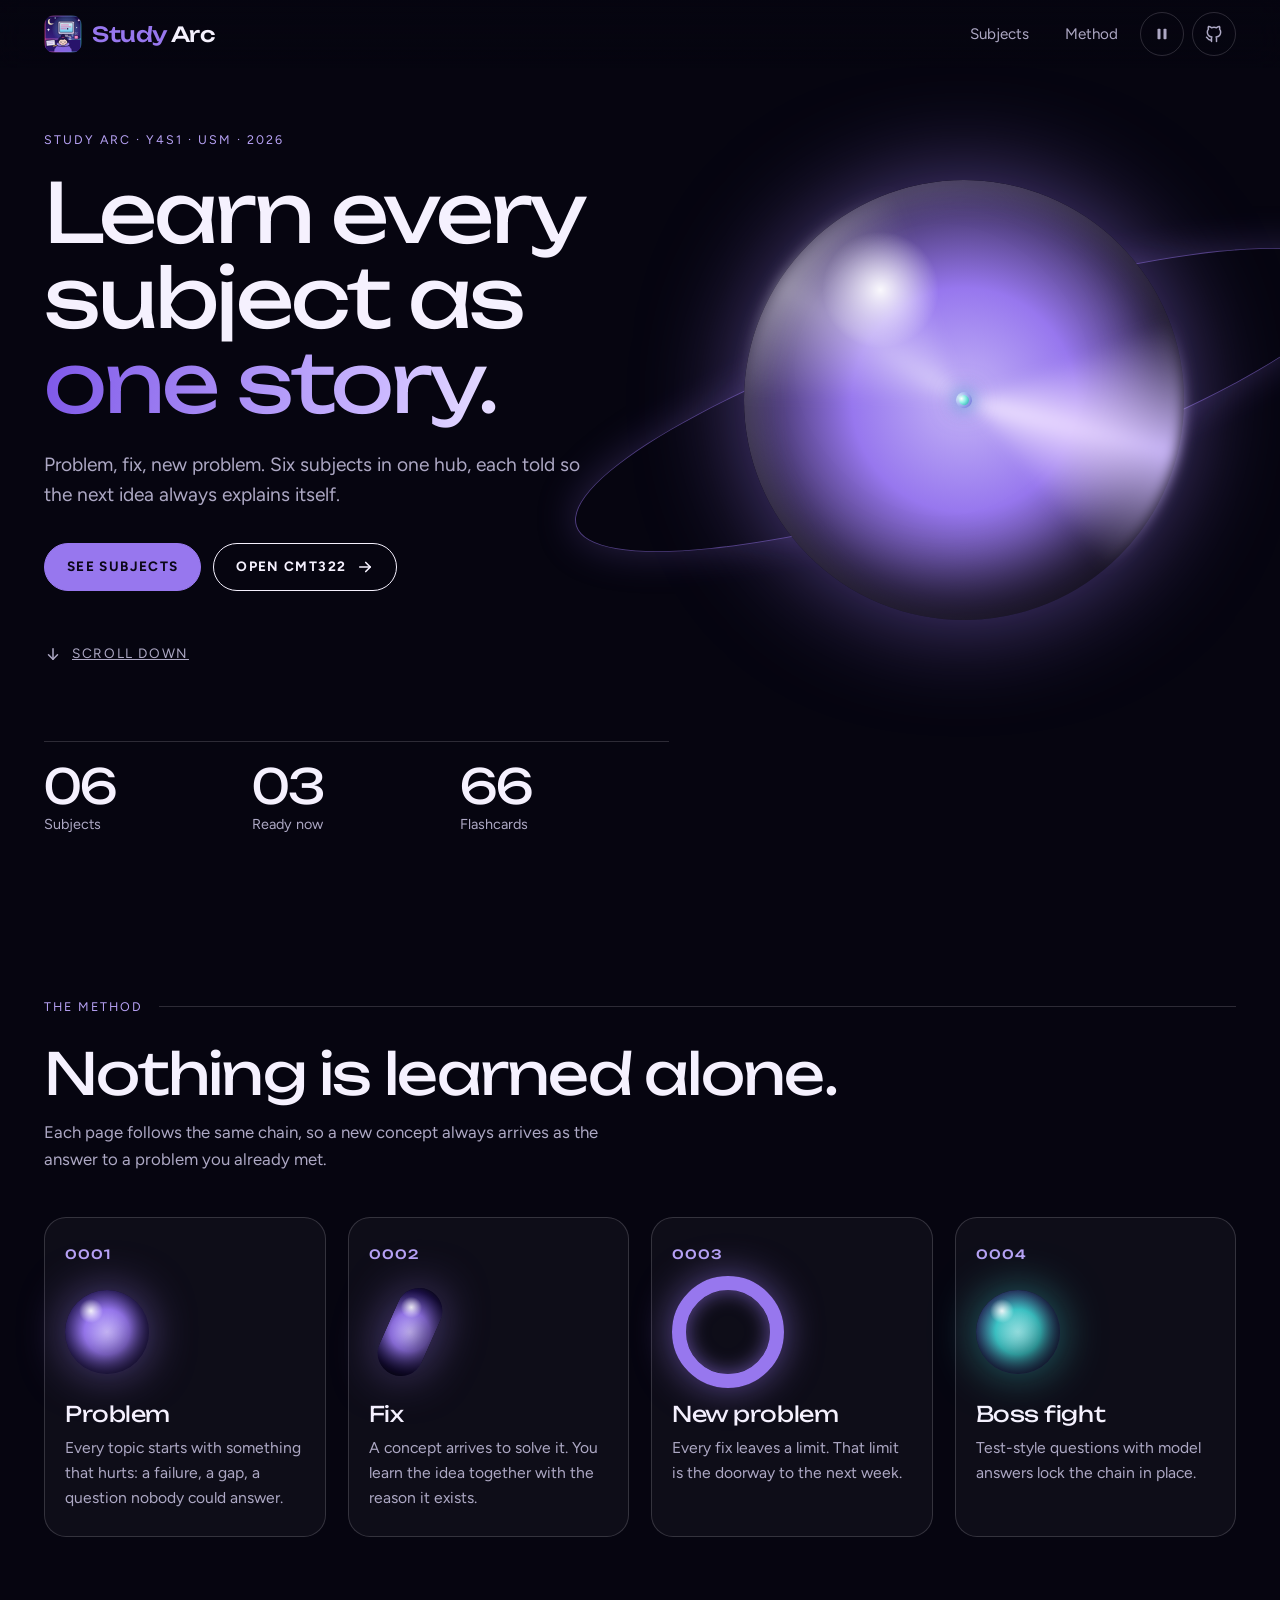
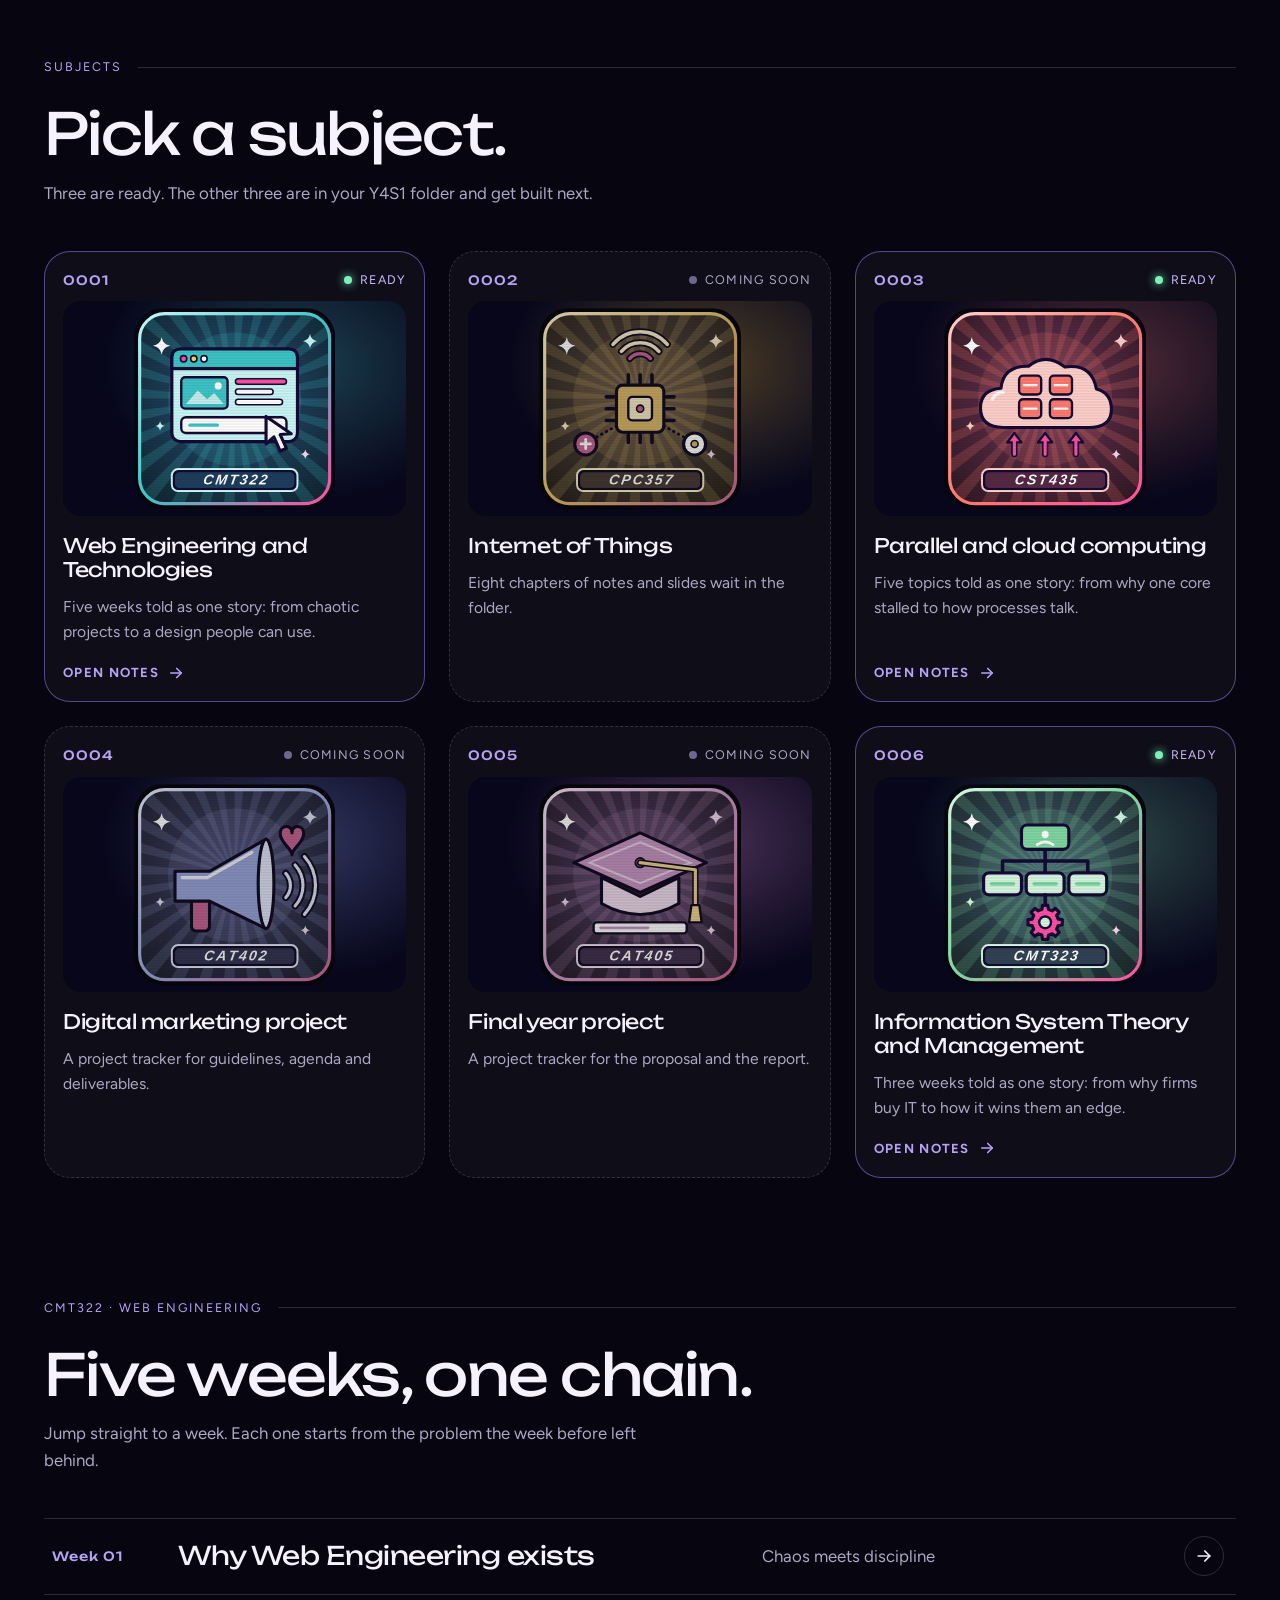
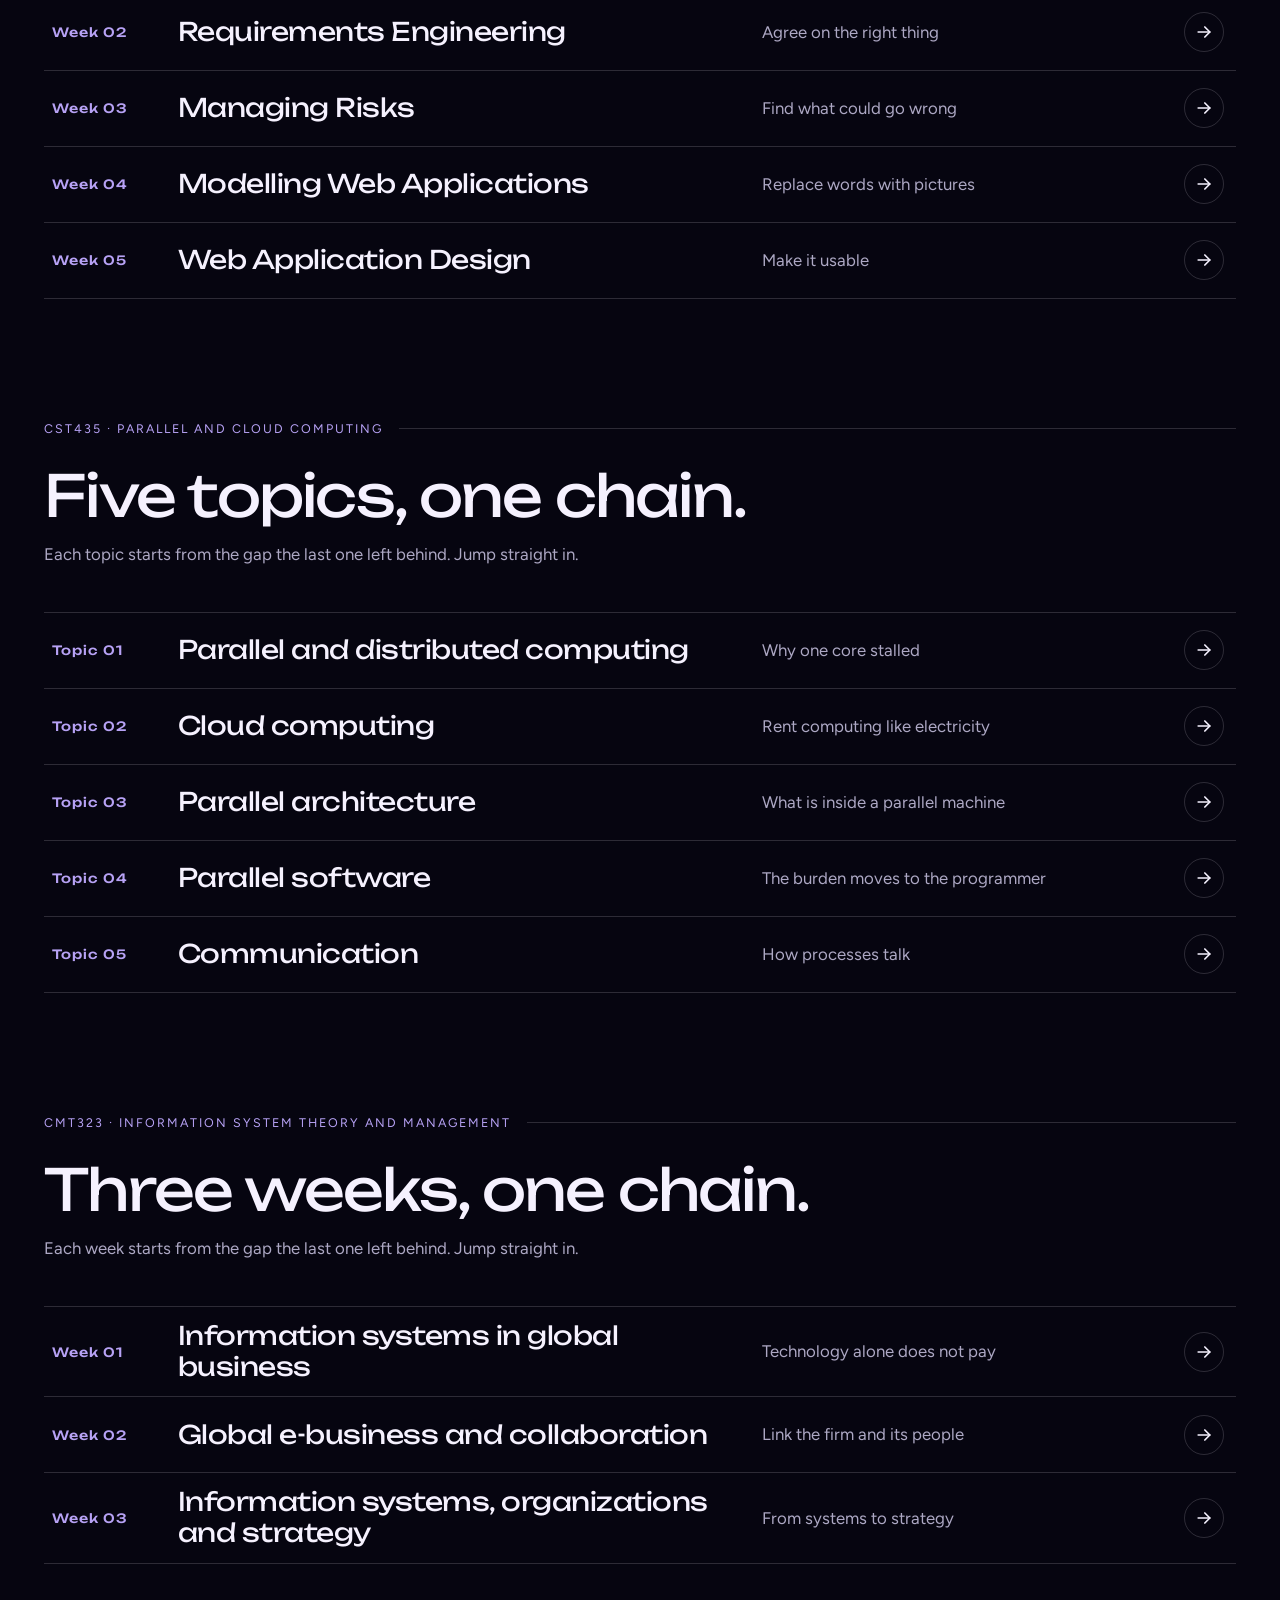
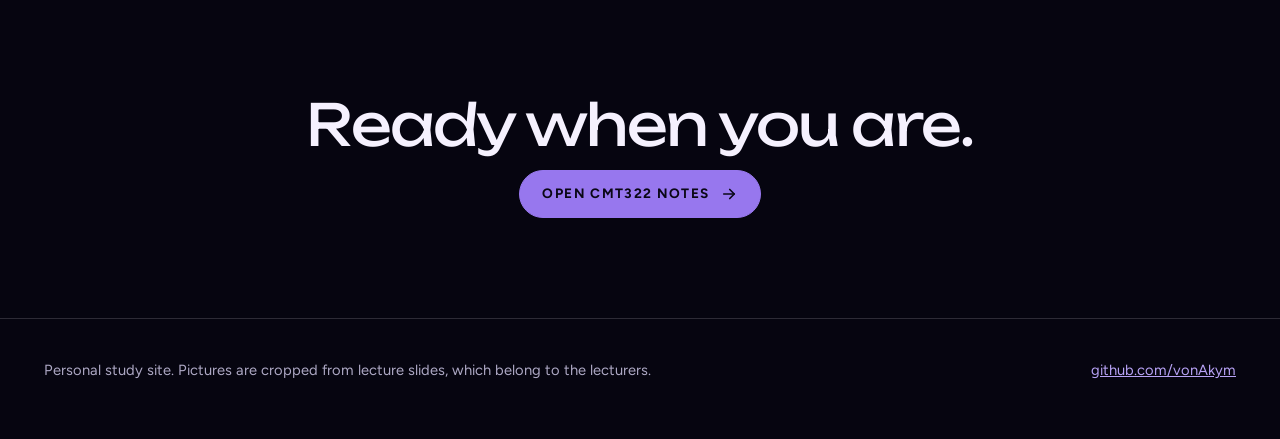
==== index.html @ d9f349c9 "Rename hub to Study Arc; add subject icons to hub cards and notes headers Six original subject icons" ====
<!DOCTYPE html>
<html lang="en">
<head>
<meta charset="utf-8">
<meta name="viewport" content="width=device-width, initial-scale=1, viewport-fit=cover">
<meta name="theme-color" content="#060510">
<title>Study Arc: Y4S1 notes told as one story</title>
<link rel="icon" href="favicon.svg" type="image/svg+xml">
<link rel="icon" href="favicon-32.png" type="image/png" sizes="32x32">
<link rel="apple-touch-icon" href="apple-touch-icon.png">
<link rel="preconnect" href="https://fonts.googleapis.com">
<link rel="preconnect" href="https://fonts.gstatic.com" crossorigin>
<link href="https://fonts.googleapis.com/css2?family=Figtree:wght@400;500;700&family=Unbounded:wght@300;400;500&display=swap" rel="stylesheet">
<style>
/* Look: dark cosmic. Near-black navy, off-white lavender text, one violet accent, glossy orbs,
   wide display type, numbered sections. Single dark theme by choice. */
:root {
  color-scheme: dark;
  --ease-out: cubic-bezier(0.23, 1, 0.32, 1); --ease-in-out: cubic-bezier(0.77, 0, 0.175, 1); --h: #9777EE; --bg: #060510; --bg2: #0D0B20; --ink: #F5F1FE; --muted: #ADA8C4; --violet: #9777EE; --violet-soft: #B7A2F5;
  --line: rgba(245, 241, 254, .16); --card: rgba(255, 255, 255, .035);
  --display: "Unbounded", "Arial Black", system-ui, sans-serif;
  --body: "Figtree", system-ui, -apple-system, "Segoe UI", Roboto, sans-serif;
}
* { box-sizing: border-box; }
html { scroll-behavior: smooth; background: var(--bg); overflow-x: clip; -webkit-tap-highlight-color: transparent; }
a, button { touch-action: manipulation; }
body { margin: 0; color: var(--ink); font: 400 1.05rem/1.6 var(--body); background: var(--bg); overflow-x: hidden; }
.stars.a { position: fixed; top: 0; left: 0; right: 0; height: calc(100% + 600px); z-index: -1; opacity: .7; pointer-events: none;
  background-image:
   radial-gradient(1.2px 1.2px at 8% 14%, #fff 50%, transparent 52%), radial-gradient(1px 1px at 22% 62%, #cfc6ff 50%, transparent 52%),
   radial-gradient(1.4px 1.4px at 37% 33%, #fff 50%, transparent 52%), radial-gradient(1px 1px at 51% 81%, #fff 50%, transparent 52%),
   radial-gradient(1.2px 1.2px at 66% 22%, #cfc6ff 50%, transparent 52%), radial-gradient(1px 1px at 79% 57%, #fff 50%, transparent 52%),
   radial-gradient(1.4px 1.4px at 91% 12%, #fff 50%, transparent 52%), radial-gradient(1px 1px at 94% 88%, #cfc6ff 50%, transparent 52%),
   radial-gradient(1px 1px at 14% 92%, #fff 50%, transparent 52%), radial-gradient(1.2px 1.2px at 58% 6%, #fff 50%, transparent 52%);
  background-size: 640px 640px; }
a { color: inherit; }
:focus-visible { outline: 3px solid var(--violet-soft); outline-offset: 4px; border-radius: 10px; }
.wrap { max-width: 1240px; margin-inline: auto; padding-left: max(24px, env(safe-area-inset-left, 0px)); padding-right: max(24px, env(safe-area-inset-right, 0px)); }
.ic { flex: none; }

/* top bar */
.bar { position: fixed; z-index: 20; inset: 0 0 auto 0; padding-top: env(safe-area-inset-top, 0px); backdrop-filter: blur(14px); -webkit-backdrop-filter: blur(14px); background: linear-gradient(180deg, rgba(6,5,16,.85), rgba(6,5,16,.35)); }
.bar .wrap { display: flex; align-items: center; justify-content: space-between; min-height: 68px; }
.logo { font: 500 1.3rem var(--display); text-decoration: none; letter-spacing: -.02em; }
.logo { display: inline-flex; align-items: center; gap: 10px; min-height: 44px; }
.logo img { display: block; border-radius: 11px; }
@media (max-width: 480px) { .logo span { position: absolute; width: 1px; height: 1px; overflow: hidden; clip-path: inset(50%); white-space: nowrap; } }
.logo b { color: var(--violet); font-weight: 500; }
.bar nav { display: flex; align-items: center; gap: 8px; }
.bar nav a { display: inline-flex; align-items: center; justify-content: center; min-height: 44px; min-width: 44px; padding: 0 14px; border-radius: 999px; text-decoration: none; font-size: .95rem; color: var(--muted); transition: color .2s, background-color .2s, scale .12s var(--ease-out); }
.bar nav a.icon { border: 1px solid var(--line); padding: 0; }

/* orbs and shapes */
.orb { position: relative; display: block; width: var(--s, 320px); aspect-ratio: 1; border-radius: 50%;
  background: radial-gradient(circle at 31% 25%, rgba(255,255,255,.95) 0, rgba(255,255,255,0) 13%),
              radial-gradient(circle at 50% 50%, color-mix(in srgb, var(--h) 55%, #fff) 0, var(--h) 36%, color-mix(in srgb, var(--h) 32%, #000) 72%, #04030c 100%);
  box-shadow: 0 0 110px -10px color-mix(in srgb, var(--h) 65%, transparent), inset -22px -30px 60px rgba(0,0,0,.6), inset 12px 12px 34px rgba(255,255,255,.2); }
.orb::after { content: ""; position: absolute; inset: 0; border-radius: 50%; mix-blend-mode: screen; filter: blur(7px);
  background: conic-gradient(from 205deg, transparent 0 18%, rgba(255,255,255,.4) 27%, transparent 38% 62%, color-mix(in srgb, var(--h) 60%, #fff) 72%, transparent 82%); }
.orb.big { --s: min(78vw, 440px); animation: float 9s ease-in-out infinite; }
.orb.sm { --s: 104px; animation: float 7s ease-in-out infinite; }
.halo { position: relative; display: grid; place-items: center; }
.halo::before { content: ""; position: absolute; width: 150%; height: 40%; border: 1.5px solid rgba(151,119,238,.5); border-radius: 50%; transform: rotate(-18deg); box-shadow: 0 0 40px rgba(151,119,238,.25); }
@keyframes float { 0%, 100% { transform: translateY(0); } 50% { transform: translateY(-14px); } }

/* hero */
.hero { position: relative; padding: 130px 0 70px; overflow-x: clip; }
.hero::before { content: ""; position: absolute; inset: -10% -10% auto 30%; height: 90%; z-index: -1; background: radial-gradient(50% 50% at 60% 40%, rgba(120,80,230,.35), transparent 70%); }
.hero .wrap { display: grid; grid-template-columns: minmax(0, 1.15fr) minmax(0, 1fr); align-items: center; gap: 24px; }
.eyebrow { margin: 0 0 20px; font-size: .78rem; letter-spacing: .16em; text-transform: uppercase; color: var(--violet-soft); }
h1 { margin: 0; font: 400 clamp(2.3rem, 6.4vw, 5.2rem)/1.04 var(--display); letter-spacing: -.035em; text-wrap: balance; }
h1 em { font-style: normal; color: var(--violet); }
.lead { max-width: 46ch; margin: 24px 0 32px; font-size: 1.2rem; color: var(--muted); }
.btns { display: flex; flex-wrap: wrap; gap: 12px; }
.btn { display: inline-flex; align-items: center; gap: 10px; min-height: 48px; padding: 0 22px; border: 1px solid var(--ink); border-radius: 999px; text-decoration: none; font-weight: 700; font-size: .85rem; letter-spacing: .1em; text-transform: uppercase; cursor: pointer; transition: background-color .2s, color .2s, border-color .2s, scale .12s var(--ease-out); }
.btn.solid { background: var(--violet); border-color: var(--violet); color: #0A0716; }
.scroll { display: inline-flex; align-items: center; gap: 10px; margin-top: 52px; color: var(--muted); font-size: .85rem; letter-spacing: .12em; text-transform: uppercase; }
.scroll .ic { animation: bob 2.4s ease-in-out infinite; }
@keyframes bob { 0%, 100% { transform: translateY(0); } 50% { transform: translateY(5px); } }
.stats { display: grid; grid-template-columns: repeat(3, 1fr); gap: 0; margin-top: 70px; border-top: 1px solid var(--line); }
.stats div { padding: 20px 0 0; }
.stats b { display: block; font: 400 clamp(1.8rem, 4vw, 3rem)/1 var(--display); letter-spacing: -.03em; }
.stats span { color: var(--muted); font-size: .9rem; }

/* sections */
section.s { padding: 90px 0 30px; }
.kicker { display: flex; align-items: center; gap: 16px; margin: 0 0 26px; font-size: .78rem; letter-spacing: .16em; text-transform: uppercase; color: var(--violet-soft); }
.kicker::after { content: ""; flex: 1; height: 1px; background: var(--line); }
h2 { margin: 0 0 14px; font: 400 clamp(1.9rem, 4.6vw, 3.6rem)/1.08 var(--display); letter-spacing: -.03em; text-wrap: balance; }
.sub { max-width: 54ch; margin: 0 0 44px; color: var(--muted); }
.num { font: 500 .8rem var(--display); letter-spacing: .08em; color: var(--violet-soft); }

/* method */
.pillars { list-style: none; margin: 0; padding: 0; display: grid; grid-template-columns: repeat(4, 1fr); gap: 22px; }
.pillars li { position: relative; padding: 22px 20px 26px; border: 1px solid var(--line); border-radius: 22px; background: var(--card); }
.pillars h3 { margin: 22px 0 8px; font: 400 1.35rem/1.15 var(--display); letter-spacing: -.02em; }
.pillars p { margin: 0; color: var(--muted); font-size: .98rem; }
.shape { display: block; height: 96px; margin-top: 18px; position: relative; }
.shape::before { content: ""; position: absolute; left: 0; top: 50%; transform: translateY(-50%); border-radius: 50%; width: 84px; height: 84px; --h: var(--violet);
  background: radial-gradient(circle at 31% 25%, rgba(255,255,255,.9) 0, rgba(255,255,255,0) 14%), radial-gradient(circle, color-mix(in srgb, var(--h) 55%, #fff) 0, var(--h) 38%, #1c1048 80%, #05040f 100%);
  box-shadow: 0 0 50px -6px rgba(151,119,238,.7), inset -10px -14px 26px rgba(0,0,0,.55); }
.shape.pill::before { width: 46px; height: 92px; border-radius: 999px; transform: translateY(-50%) rotate(24deg); left: 18px; }
.shape.ring::before { background: transparent; border: 14px solid var(--violet); box-shadow: 0 0 40px -4px rgba(151,119,238,.7), inset 0 0 20px rgba(151,119,238,.6); }
.shape.sphere2::before { --h: #3cc4c6; box-shadow: 0 0 50px -6px rgba(60,196,198,.7), inset -10px -14px 26px rgba(0,0,0,.55); }

/* subjects */
.projects { list-style: none; margin: 0; padding: 0; display: grid; grid-template-columns: repeat(3, 1fr); gap: 24px; }
.proj { display: flex; flex-direction: column; height: 100%; gap: 12px; padding: 18px; border: 1px solid var(--line); border-radius: 26px; background: var(--card); text-decoration: none; transition: border-color .2s, transform .15s var(--ease-out), translate .2s var(--ease-out), background-color .2s, scale .12s var(--ease-out); }
.proj.ready { cursor: pointer; border-color: rgba(151,119,238,.55); }
.proj.soon { border-style: dashed; cursor: not-allowed; }
.proj .row { display: flex; align-items: center; justify-content: space-between; }
.state { display: inline-flex; align-items: center; gap: 8px; font-size: .78rem; letter-spacing: .1em; text-transform: uppercase; color: var(--muted); }
.state i { width: 8px; height: 8px; border-radius: 50%; background: #6D6890; }
.state.on { color: #CBB9FA; } .state.on i { background: #7CF2B6; box-shadow: 0 0 10px #7CF2B6; }
.art { position: relative; display: grid; place-items: center; aspect-ratio: 16/10; overflow: hidden; border-radius: 18px;
  background: radial-gradient(80% 90% at 68% 30%, color-mix(in srgb, var(--h) 30%, #0b0a1e), #07061a 72%); }
.art .ico { position: absolute; left: 50%; top: 50%; translate: -50% -50%; display: block; height: 94%; width: auto; aspect-ratio: 1; max-width: 100%; }
.proj.soon .art .ico { filter: grayscale(.45) brightness(.85); }
.art .tag { position: absolute; left: 14px; bottom: 12px; font: 500 .72rem var(--display); letter-spacing: .1em; color: rgba(245,241,254,.85); }
.proj h3 { margin: 6px 0 0; font: 400 1.25rem/1.2 var(--display); letter-spacing: -.02em; }
.proj p { margin: 0; color: var(--muted); font-size: .98rem; }
.more { display: inline-flex; align-items: center; gap: 8px; margin-top: auto; padding-top: 6px; font-weight: 700; font-size: .82rem; letter-spacing: .1em; text-transform: uppercase; color: var(--violet-soft); }

/* weeks timeline */
.weeks { list-style: none; margin: 0; padding: 0; border-top: 1px solid var(--line); }
.weeks a { display: grid; grid-template-columns: 110px minmax(0, 1.4fr) minmax(0, 1fr) 44px; align-items: center; gap: 16px; min-height: 76px; padding: 14px 8px; border-bottom: 1px solid var(--line); text-decoration: none; transition: background-color .2s, scale .12s var(--ease-out); }
.wn { font: 500 .8rem var(--display); letter-spacing: .08em; color: var(--violet-soft); }
.wt { font: 400 clamp(1.05rem, 2.2vw, 1.6rem)/1.2 var(--display); letter-spacing: -.02em; }
.wd { color: var(--muted); }
.wa { display: grid; place-items: center; width: 40px; height: 40px; border: 1px solid var(--line); border-radius: 50%; }

/* closing */
.end { padding: 100px 0 40px; text-align: center; }
.end h2 { margin-inline: auto; max-width: 16ch; }
.end .btns { justify-content: center; }
.foot { padding: 40px 0 56px; margin-top: 60px; border-top: 1px solid var(--line); color: var(--muted); font-size: .92rem; }
.foot .wrap { display: flex; flex-wrap: wrap; justify-content: space-between; gap: 12px; }
.foot a { color: var(--violet-soft); }


/* ---- motion ---- */
.stars.b { position: fixed; top: 0; left: 0; right: 0; height: calc(100% + 600px); z-index: -1; pointer-events: none; background-size: 520px 520px; animation: twinkle 4.5s ease-in-out infinite alternate;
  background-image: radial-gradient(1.6px 1.6px at 18% 40%, #fff 50%, transparent 52%), radial-gradient(1.4px 1.4px at 44% 12%, #cfc6ff 50%, transparent 52%),
    radial-gradient(1.8px 1.8px at 73% 70%, #fff 50%, transparent 52%), radial-gradient(1.4px 1.4px at 88% 36%, #cfc6ff 50%, transparent 52%), radial-gradient(1.6px 1.6px at 30% 84%, #fff 50%, transparent 52%); }
@keyframes twinkle { from { opacity: .12; } to { opacity: .95; } }
.hero::before { animation: drift 14s ease-in-out infinite; }
@keyframes drift { 0%, 100% { transform: translate(0, 0) scale(1); } 50% { transform: translate(-40px, 30px) scale(1.12); } }
.cursor-glow { position: fixed; z-index: -1; top: 0; left: 0; width: 400px; height: 400px; border-radius: 50%; pointer-events: none; opacity: 0; transition: opacity .4s;
  background: radial-gradient(circle, rgba(151,119,238,.2), transparent 65%); }

/* satellites orbiting the hero orb */
.orbit { position: absolute; left: -25%; top: 30%; width: 150%; height: 40%; transform: rotate(-18deg); pointer-events: none; }
.sx, .sy { position: absolute; inset: 0; }
.sx { animation: ox 7s ease-in-out infinite alternate; }
.sy { animation: oy 7s ease-in-out infinite alternate; animation-delay: -3.5s; }
.orbit.two .sx { animation-duration: 11s; animation-delay: -4s; }
.orbit.two .sy { animation-duration: 11s; animation-delay: -9.5s; }
.dot { position: absolute; left: 50%; top: 50%; width: 16px; height: 16px; margin: -8px; border-radius: 50%;
  background: radial-gradient(circle at 30% 28%, #fff, #cbb8ff 40%, #6d4bd8); box-shadow: 0 0 22px 4px rgba(151,119,238,.8); }
.orbit.two .dot { width: 10px; height: 10px; margin: -5px; background: radial-gradient(circle at 30% 28%, #fff, #8ff0e6 40%, #1a9fa6); box-shadow: 0 0 18px 3px rgba(60,196,198,.8); }
@keyframes ox { from { transform: translateX(-50%); } to { transform: translateX(50%); } }
@keyframes oy { from { transform: translateY(-50%); } to { transform: translateY(50%); } }

/* hero entrance and headline shimmer */
@keyframes up { from { transform: translateY(22px); opacity: .2; } to { transform: none; opacity: 1; } }
.hero .eyebrow { animation: up .6s var(--ease-out) 0s both; }
.hero h1 { animation: up .6s var(--ease-out) .07s both; }
.hero .lead { animation: up .6s var(--ease-out) .14s both; }
.hero .btns { animation: up .6s var(--ease-out) .21s both; }
@supports ((-webkit-background-clip: text) or (background-clip: text)) {
  h1 em { background: linear-gradient(100deg, #7d56e8 0%, #c9b6ff 30%, #ffffff 50%, #c9b6ff 70%, #7d56e8 100%); background-size: 250% 100%; background-position: 0% 0;
    -webkit-background-clip: text; background-clip: text; -webkit-text-fill-color: transparent; animation: shine 2.4s var(--ease-in-out) .7s 1 both; }
}
@keyframes shine { from { background-position: 100% 0; } to { background-position: 0% 0; } }


/* method shapes and card orbs */
.shape.sphere::before, .shape.sphere2::before { animation: sbob 5s ease-in-out infinite; }
.shape.pill::before { animation: wob 6s ease-in-out infinite; }
.shape.ring::before { animation: ringp 4.5s ease-in-out infinite; }
@keyframes sbob { 0%, 100% { transform: translateY(-50%); } 50% { transform: translateY(calc(-50% - 10px)); } }
@keyframes wob { 0%, 100% { transform: translateY(-50%) rotate(24deg); } 50% { transform: translateY(-50%) rotate(-14deg); } }
@keyframes ringp { 0%, 100% { transform: translateY(-50%) scale(1); } 50% { transform: translateY(-50%) scale(1.12); } }
.projects li:nth-child(2) .orb { animation-delay: -1.5s; } .projects li:nth-child(3) .orb { animation-delay: -3s; }
.projects li:nth-child(4) .orb { animation-delay: -4.5s; } .projects li:nth-child(5) .orb { animation-delay: -6s; }
.wa { transition: transform .2s var(--ease-out), background-color .2s, border-color .2s; }
.wt, .wn { transition: translate .2s var(--ease-out); }

/* loops stop while off-screen */
[data-loop].off .orb, [data-loop].off .sx, [data-loop].off .sy, [data-loop].off .shape::before { animation-play-state: paused; }
/* user switch: stop all motion */
html[data-motion="off"] *, html[data-motion="off"] *::before, html[data-motion="off"] *::after { animation: none !important; }
html[data-motion="off"] .cursor-glow { display: none; }
.bar nav button.icon { display: inline-grid; place-items: center; width: 44px; height: 44px; padding: 0; border: 1px solid var(--line); border-radius: 50%; background: transparent; color: var(--muted); cursor: pointer; transition: color .2s, background-color .2s; }
.motion-btn .play { display: none; } .motion-btn[aria-pressed="true"] .play { display: block; } .motion-btn[aria-pressed="true"] .pause { display: none; }
.btn:active, .proj.ready:active, .weeks a:active, .bar nav a:active { scale: .97; }
@media (hover: hover) and (pointer: fine) {
  .bar nav a:hover, .bar nav button.icon:hover { color: var(--ink); background: rgba(255,255,255,.07); }
  .btn:hover { background: var(--ink); color: var(--bg); }
  .btn.solid:hover { background: var(--violet-soft); border-color: var(--violet-soft); }
  .proj.ready:hover { translate: 0 -4px; background: rgba(151,119,238,.09); border-color: var(--violet); }
  .weeks a:hover { background: rgba(151,119,238,.09); }
  .weeks a:hover .wt, .weeks a:hover .wn { translate: 10px 0; }
  .weeks a:hover .wa { background: var(--violet); border-color: var(--violet); color: #0A0716; transform: translateX(6px); }
}
/* long or unbreakable text must wrap, never push the page wider */
.proj h3, .proj p, .wt, .wd, .pillars h3, .pillars p { overflow-wrap: anywhere; }
.weeks a > * { min-width: 0; }
.stats b { font-variant-numeric: tabular-nums; }

/* rise in as they scroll into view; they start faded, never invisible */
@keyframes rise { from { opacity: .25; transform: translateY(46px); } to { opacity: 1; transform: none; } }
@supports (animation-timeline: view()) {
  .pillars li, .projects li, .weeks li, section.s h2, section.s .sub, .end h2, .stats > div { animation: rise linear both; animation-timeline: view(); animation-range: entry 0% entry 45%; }
}

@media (max-width: 1000px) {
  .pillars { grid-template-columns: repeat(2, 1fr); }
  .projects { grid-template-columns: repeat(2, 1fr); }
}
@media (max-width: 820px) {
  .hero { padding-top: 104px; }
  .hero .wrap { grid-template-columns: 1fr; }
  .halo { order: -1; margin-bottom: 20px; }
  .weeks a { grid-template-columns: 82px minmax(0, 1fr) 40px; }
  .wd { display: none; }
}
@media (max-width: 620px) {
  .wrap { padding-left: max(18px, env(safe-area-inset-left, 0px)); padding-right: max(18px, env(safe-area-inset-right, 0px)); }
  .pillars, .projects { grid-template-columns: 1fr; }
  .stats { margin-top: 44px; }
}
@media (prefers-reduced-motion: reduce) { html { scroll-behavior: auto; } *, *::before, *::after { animation: none !important; } .proj, .btn, .weeks a, .bar nav a { scale: none !important; } .proj.ready, .proj.ready:hover { transform: none !important; translate: none !important; } .weeks a:hover .wt, .weeks a:hover .wn { translate: none; } .weeks a:hover .wa { transform: none; } .cursor-glow, .bar nav button.motion-btn { display: none; } }
</style>
</head>
<body>
<div class="stars a" aria-hidden="true"></div><div class="stars b" aria-hidden="true"></div>
<header class="bar"><div class="wrap">
  <a class="logo" href="./" aria-label="Study Arc, home"><img src="favicon.svg" width="38" height="38" alt=""><span><b>Study</b> Arc</span></a>
  <nav aria-label="Main"><a href="#subjects">Subjects</a><a href="#method">Method</a>
  <button class="icon motion-btn" type="button" aria-pressed="false" aria-label="Pause animations"><svg class="ic pause" width="18" height="18" viewBox="0 0 24 24" fill="currentColor" aria-hidden="true"><rect x="6" y="5" width="4" height="14" rx="1"/><rect x="14" y="5" width="4" height="14" rx="1"/></svg><svg class="ic play" width="18" height="18" viewBox="0 0 24 24" fill="currentColor" aria-hidden="true"><path d="M7 5v14l12-7z"/></svg></button>
  <a class="icon" href="https://github.com/vonAkym" aria-label="GitHub profile"><svg class="ic" width="20" height="20" viewBox="0 0 24 24" fill="none" stroke="currentColor" stroke-width="1.8" stroke-linecap="round" stroke-linejoin="round" aria-hidden="true"><path d="M9 19c-4.3 1.4-4.3-2.5-6-3m12 5v-3.5c0-1 .1-1.4-.5-2 2.8-.3 5.5-1.4 5.5-6a4.6 4.6 0 0 0-1.3-3.2 4.2 4.2 0 0 0-.1-3.2s-1.1-.3-3.5 1.3a12.3 12.3 0 0 0-6.2 0C6.5 2.8 5.4 3.1 5.4 3.1a4.2 4.2 0 0 0-.1 3.2A4.6 4.6 0 0 0 4 9.5c0 4.6 2.700 5.700 5.500 6-.6.6-.6 1.200-.5 2V21"/></svg></a></nav>
</div></header>
<main>
<section class="hero"><div class="wrap">
  <div>
    <p class="eyebrow">Study Arc · Y4S1 · USM · 2026</p>
    <h1>Learn every subject as <em>one story.</em></h1>
    <p class="lead">Problem, fix, new problem. Six subjects in one hub, each told so the next idea always explains itself.</p>
    <div class="btns"><a class="btn solid" href="#subjects">See subjects</a><a class="btn" href="cmt322/">Open CMT322 <svg class="ic" width="18" height="18" viewBox="0 0 24 24" fill="none" stroke="currentColor" stroke-width="2.2" stroke-linecap="round" stroke-linejoin="round" aria-hidden="true"><path d="M5 12h14"/><path d="m13 6 6 6-6 6"/></svg></a></div>
    <a class="scroll" href="#method"><svg class="ic" width="18" height="18" viewBox="0 0 24 24" fill="none" stroke="currentColor" stroke-width="2" stroke-linecap="round" stroke-linejoin="round" aria-hidden="true"><path d="M12 5v14"/><path d="m6 13 6 6 6-6"/></svg> Scroll down</a>
  </div>
  <div class="halo" data-loop><span class="orb big" aria-hidden="true"></span><span class="orbit" aria-hidden="true"><span class="sx"><span class="sy"><i class="dot"></i></span></span></span><span class="orbit two" aria-hidden="true"><span class="sx"><span class="sy"><i class="dot"></i></span></span></span></div>
</div>
<div class="wrap"><div class="stats">
  <div><b>06</b><span>Subjects</span></div><div><b>03</b><span>Ready now</span></div><div><b>66</b><span>Flashcards</span></div>
</div></div></section>

<section class="s" id="method"><div class="wrap">
  <p class="kicker">The method</p>
  <h2>Nothing is learned alone.</h2>
  <p class="sub">Each page follows the same chain, so a new concept always arrives as the answer to a problem you already met.</p>
  <ul class="pillars"><li data-loop><span class="num" data-scramble>0001</span><span class="shape sphere" aria-hidden="true"></span><h3>Problem</h3><p>Every topic starts with something that hurts: a failure, a gap, a question nobody could answer.</p></li><li data-loop><span class="num" data-scramble>0002</span><span class="shape pill" aria-hidden="true"></span><h3>Fix</h3><p>A concept arrives to solve it. You learn the idea together with the reason it exists.</p></li><li data-loop><span class="num" data-scramble>0003</span><span class="shape ring" aria-hidden="true"></span><h3>New problem</h3><p>Every fix leaves a limit. That limit is the doorway to the next week.</p></li><li data-loop><span class="num" data-scramble>0004</span><span class="shape sphere2" aria-hidden="true"></span><h3>Boss fight</h3><p>Test-style questions with model answers lock the chain in place.</p></li></ul>
</div></section>

<section class="s" id="subjects"><div class="wrap">
  <p class="kicker">Subjects</p>
  <h2>Pick a subject.</h2>
  <p class="sub">Three are ready. The other three are in your Y4S1 folder and get built next.</p>
  <ul class="projects"><li data-loop><a class="proj ready" href="cmt322/"><div class="row"><span class="num" data-scramble>0001</span><span class="state on"><i></i>Ready</span></div><div class="art" style="--h:#3cc4c6"><img class="ico" src="assets/subjects/cmt322.svg" width="512" height="512" alt="" loading="lazy" decoding="async"></div><h3>Web Engineering and Technologies</h3><p>Five weeks told as one story: from chaotic projects to a design people can use.</p><span class="more">Open notes <svg class="ic" width="18" height="18" viewBox="0 0 24 24" fill="none" stroke="currentColor" stroke-width="2.2" stroke-linecap="round" stroke-linejoin="round" aria-hidden="true"><path d="M5 12h14"/><path d="m13 6 6 6-6 6"/></svg></span></a></li><li data-loop><div class="proj soon"><div class="row"><span class="num" data-scramble>0002</span><span class="state"><i></i>Coming soon</span></div><div class="art" style="--h:#f0b429"><img class="ico" src="assets/subjects/cpc357.svg" width="512" height="512" alt="" loading="lazy" decoding="async"></div><h3>Internet of Things</h3><p>Eight chapters of notes and slides wait in the folder.</p></div></li><li data-loop><a class="proj ready" href="cst435/"><div class="row"><span class="num" data-scramble>0003</span><span class="state on"><i></i>Ready</span></div><div class="art" style="--h:#ff7a6e"><img class="ico" src="assets/subjects/cst435.svg" width="512" height="512" alt="" loading="lazy" decoding="async"></div><h3>Parallel and cloud computing</h3><p>Five topics told as one story: from why one core stalled to how processes talk.</p><span class="more">Open notes <svg class="ic" width="18" height="18" viewBox="0 0 24 24" fill="none" stroke="currentColor" stroke-width="2.2" stroke-linecap="round" stroke-linejoin="round" aria-hidden="true"><path d="M5 12h14"/><path d="m13 6 6 6-6 6"/></svg></span></a></li><li data-loop><div class="proj soon"><div class="row"><span class="num" data-scramble>0004</span><span class="state"><i></i>Coming soon</span></div><div class="art" style="--h:#8da2ff"><img class="ico" src="assets/subjects/cat402.svg" width="512" height="512" alt="" loading="lazy" decoding="async"></div><h3>Digital marketing project</h3><p>A project tracker for guidelines, agenda and deliverables.</p></div></li><li data-loop><div class="proj soon"><div class="row"><span class="num" data-scramble>0005</span><span class="state"><i></i>Coming soon</span></div><div class="art" style="--h:#e08ada"><img class="ico" src="assets/subjects/cat405.svg" width="512" height="512" alt="" loading="lazy" decoding="async"></div><h3>Final year project</h3><p>A project tracker for the proposal and the report.</p></div></li><li data-loop><a class="proj ready" href="cmt323/"><div class="row"><span class="num" data-scramble>0006</span><span class="state on"><i></i>Ready</span></div><div class="art" style="--h:#7fd6a0"><img class="ico" src="assets/subjects/cmt323.svg" width="512" height="512" alt="" loading="lazy" decoding="async"></div><h3>Information System Theory and Management</h3><p>Three weeks told as one story: from why firms buy IT to how it wins them an edge.</p><span class="more">Open notes <svg class="ic" width="18" height="18" viewBox="0 0 24 24" fill="none" stroke="currentColor" stroke-width="2.2" stroke-linecap="round" stroke-linejoin="round" aria-hidden="true"><path d="M5 12h14"/><path d="m13 6 6 6-6 6"/></svg></span></a></li></ul>
</div></section>

<section class="s" id="weeks"><div class="wrap">
  <p class="kicker">CMT322 · Web Engineering</p>
  <h2>Five weeks, one chain.</h2>
  <p class="sub">Jump straight to a week. Each one starts from the problem the week before left behind.</p>
  <ul class="weeks"><li><a href="cmt322/#week-1"><span class="wn">Week 01</span><span class="wt">Why Web Engineering exists</span><span class="wd">Chaos meets discipline</span><span class="wa"><svg class="ic" width="20" height="20" viewBox="0 0 24 24" fill="none" stroke="currentColor" stroke-width="2" stroke-linecap="round" stroke-linejoin="round" aria-hidden="true"><path d="M5 12h14"/><path d="m13 6 6 6-6 6"/></svg></span></a></li><li><a href="cmt322/#week-2"><span class="wn">Week 02</span><span class="wt">Requirements Engineering</span><span class="wd">Agree on the right thing</span><span class="wa"><svg class="ic" width="20" height="20" viewBox="0 0 24 24" fill="none" stroke="currentColor" stroke-width="2" stroke-linecap="round" stroke-linejoin="round" aria-hidden="true"><path d="M5 12h14"/><path d="m13 6 6 6-6 6"/></svg></span></a></li><li><a href="cmt322/#week-3"><span class="wn">Week 03</span><span class="wt">Managing Risks</span><span class="wd">Find what could go wrong</span><span class="wa"><svg class="ic" width="20" height="20" viewBox="0 0 24 24" fill="none" stroke="currentColor" stroke-width="2" stroke-linecap="round" stroke-linejoin="round" aria-hidden="true"><path d="M5 12h14"/><path d="m13 6 6 6-6 6"/></svg></span></a></li><li><a href="cmt322/#week-4"><span class="wn">Week 04</span><span class="wt">Modelling Web Applications</span><span class="wd">Replace words with pictures</span><span class="wa"><svg class="ic" width="20" height="20" viewBox="0 0 24 24" fill="none" stroke="currentColor" stroke-width="2" stroke-linecap="round" stroke-linejoin="round" aria-hidden="true"><path d="M5 12h14"/><path d="m13 6 6 6-6 6"/></svg></span></a></li><li><a href="cmt322/#week-5"><span class="wn">Week 05</span><span class="wt">Web Application Design</span><span class="wd">Make it usable</span><span class="wa"><svg class="ic" width="20" height="20" viewBox="0 0 24 24" fill="none" stroke="currentColor" stroke-width="2" stroke-linecap="round" stroke-linejoin="round" aria-hidden="true"><path d="M5 12h14"/><path d="m13 6 6 6-6 6"/></svg></span></a></li></ul>
</div></section>

<section class="s" id="topics-cst435"><div class="wrap">
  <p class="kicker">CST435 · Parallel and cloud computing</p>
  <h2>Five topics, one chain.</h2>
  <p class="sub">Each topic starts from the gap the last one left behind. Jump straight in.</p>
  <ul class="weeks"><li><a href="cst435/#week-1"><span class="wn">Topic 01</span><span class="wt">Parallel and distributed computing</span><span class="wd">Why one core stalled</span><span class="wa"><svg class="ic" width="20" height="20" viewBox="0 0 24 24" fill="none" stroke="currentColor" stroke-width="2" stroke-linecap="round" stroke-linejoin="round" aria-hidden="true"><path d="M5 12h14"/><path d="m13 6 6 6-6 6"/></svg></span></a></li><li><a href="cst435/#week-2"><span class="wn">Topic 02</span><span class="wt">Cloud computing</span><span class="wd">Rent computing like electricity</span><span class="wa"><svg class="ic" width="20" height="20" viewBox="0 0 24 24" fill="none" stroke="currentColor" stroke-width="2" stroke-linecap="round" stroke-linejoin="round" aria-hidden="true"><path d="M5 12h14"/><path d="m13 6 6 6-6 6"/></svg></span></a></li><li><a href="cst435/#week-3"><span class="wn">Topic 03</span><span class="wt">Parallel architecture</span><span class="wd">What is inside a parallel machine</span><span class="wa"><svg class="ic" width="20" height="20" viewBox="0 0 24 24" fill="none" stroke="currentColor" stroke-width="2" stroke-linecap="round" stroke-linejoin="round" aria-hidden="true"><path d="M5 12h14"/><path d="m13 6 6 6-6 6"/></svg></span></a></li><li><a href="cst435/#week-4"><span class="wn">Topic 04</span><span class="wt">Parallel software</span><span class="wd">The burden moves to the programmer</span><span class="wa"><svg class="ic" width="20" height="20" viewBox="0 0 24 24" fill="none" stroke="currentColor" stroke-width="2" stroke-linecap="round" stroke-linejoin="round" aria-hidden="true"><path d="M5 12h14"/><path d="m13 6 6 6-6 6"/></svg></span></a></li><li><a href="cst435/#week-5"><span class="wn">Topic 05</span><span class="wt">Communication</span><span class="wd">How processes talk</span><span class="wa"><svg class="ic" width="20" height="20" viewBox="0 0 24 24" fill="none" stroke="currentColor" stroke-width="2" stroke-linecap="round" stroke-linejoin="round" aria-hidden="true"><path d="M5 12h14"/><path d="m13 6 6 6-6 6"/></svg></span></a></li></ul>
</div></section>

<section class="s" id="topics-cmt323"><div class="wrap">
  <p class="kicker">CMT323 · Information System Theory and Management</p>
  <h2>Three weeks, one chain.</h2>
  <p class="sub">Each week starts from the gap the last one left behind. Jump straight in.</p>
  <ul class="weeks"><li><a href="cmt323/#week-1"><span class="wn">Week 01</span><span class="wt">Information systems in global business</span><span class="wd">Technology alone does not pay</span><span class="wa"><svg class="ic" width="20" height="20" viewBox="0 0 24 24" fill="none" stroke="currentColor" stroke-width="2" stroke-linecap="round" stroke-linejoin="round" aria-hidden="true"><path d="M5 12h14"/><path d="m13 6 6 6-6 6"/></svg></span></a></li><li><a href="cmt323/#week-2"><span class="wn">Week 02</span><span class="wt">Global e-business and collaboration</span><span class="wd">Link the firm and its people</span><span class="wa"><svg class="ic" width="20" height="20" viewBox="0 0 24 24" fill="none" stroke="currentColor" stroke-width="2" stroke-linecap="round" stroke-linejoin="round" aria-hidden="true"><path d="M5 12h14"/><path d="m13 6 6 6-6 6"/></svg></span></a></li><li><a href="cmt323/#week-3"><span class="wn">Week 03</span><span class="wt">Information systems, organizations and strategy</span><span class="wd">From systems to strategy</span><span class="wa"><svg class="ic" width="20" height="20" viewBox="0 0 24 24" fill="none" stroke="currentColor" stroke-width="2" stroke-linecap="round" stroke-linejoin="round" aria-hidden="true"><path d="M5 12h14"/><path d="m13 6 6 6-6 6"/></svg></span></a></li></ul>
</div></section>

<section class="end"><div class="wrap">
  <h2>Ready when you are.</h2>
  <div class="btns"><a class="btn solid" href="cmt322/">Open CMT322 notes <svg class="ic" width="18" height="18" viewBox="0 0 24 24" fill="none" stroke="currentColor" stroke-width="2.2" stroke-linecap="round" stroke-linejoin="round" aria-hidden="true"><path d="M5 12h14"/><path d="m13 6 6 6-6 6"/></svg></a></div>
</div></section>
</main>
<footer class="foot"><div class="wrap"><span>Personal study site. Pictures are cropped from lecture slides, which belong to the lecturers.</span><a href="https://github.com/vonAkym">github.com/vonAkym</a></div></footer>
<div class="cursor-glow" aria-hidden="true"></div>
<script>
(function () {
  var root = document.documentElement;
  try {
    var btn = document.querySelector('.motion-btn');
    function setOff(off) {
      if (off) { root.setAttribute('data-motion', 'off'); } else { root.removeAttribute('data-motion'); }
      if (off) { var o = document.querySelector('.orb.big'); if (o) { o.style.translate = ''; } var c = document.querySelector('.proj.ready'); if (c) { c.style.transform = ''; } }
      if (btn) { btn.setAttribute('aria-pressed', off ? 'true' : 'false'); btn.setAttribute('aria-label', off ? 'Play animations' : 'Pause animations'); }
    }
    var saved = null; try { saved = localStorage.getItem('hub-motion'); } catch (e) {}
    if (saved === 'off') { setOff(true); }
    if (btn) { btn.addEventListener('click', function () { var off = root.getAttribute('data-motion') !== 'off'; setOff(off); try { localStorage.setItem('hub-motion', off ? 'off' : 'on'); } catch (e) {} }); }
  } catch (e) {}
  try {
    if (window.matchMedia('(prefers-reduced-motion: reduce)').matches) { return; }
    var chars = '0123456789#%&';
    [].forEach.call(document.querySelectorAll('[data-scramble]'), function (el) {
      var final = el.textContent, t0 = null, dur = 700;
      function step(t) {
        if (t0 === null) { t0 = t; }
        var p = Math.min(1, (t - t0) / dur), out = '';
        for (var i = 0; i < final.length; i++) { out += (i < Math.floor(p * final.length)) ? final[i] : chars[Math.floor(Math.random() * chars.length)]; }
        el.textContent = out;
        if (p < 1) { requestAnimationFrame(step); } else { el.textContent = final; }
      }
      requestAnimationFrame(step);
    });
    if ('IntersectionObserver' in window) {
      var io = new IntersectionObserver(function (entries) {
        entries.forEach(function (en) { en.target.classList.toggle('off', !en.isIntersecting); });
      }, { rootMargin: '120px' });
      [].forEach.call(document.querySelectorAll('[data-loop]'), function (el) { io.observe(el); });
    }
    var a = document.querySelector('.stars.a'), b = document.querySelector('.stars.b'), ticking = false;
    window.addEventListener('scroll', function () {
      if (ticking) { return; }
      ticking = true;
      requestAnimationFrame(function () {
        var y = window.scrollY;
        if (root.getAttribute('data-motion') !== 'off') {
          a.style.transform = 'translate3d(0,' + (-y * 0.05) + 'px,0)'; b.style.transform = 'translate3d(0,' + (-y * 0.1) + 'px,0)';
        }
        ticking = false;
      });
    }, { passive: true });
    if (window.matchMedia('(hover: hover) and (pointer: fine)').matches) {
      var orb = document.querySelector('.orb.big'), glow = document.querySelector('.cursor-glow');
      var tx = 0, ty = 0, cx = 0, cy = 0, tgx = -400, tgy = -400, gx = -400, gy = -400, raf = 0;
      function loop() {
        if (root.getAttribute('data-motion') === 'off') { raf = 0; return; }
        cx += (tx - cx) * 0.12; cy += (ty - cy) * 0.12; gx += (tgx - gx) * 0.18; gy += (tgy - gy) * 0.18;
        if (orb) { orb.style.translate = (cx * 22) + 'px ' + (cy * 16) + 'px'; }
        if (glow) { glow.style.transform = 'translate(' + (gx - 200) + 'px,' + (gy - 200) + 'px)'; }
        var moving = Math.abs(tx - cx) > 0.001 || Math.abs(ty - cy) > 0.001 || Math.abs(tgx - gx) > 0.5 || Math.abs(tgy - gy) > 0.5;
        raf = moving ? requestAnimationFrame(loop) : 0;
      }
      window.addEventListener('pointermove', function (e) {
        if (root.getAttribute('data-motion') === 'off') { return; }
        tgx = e.clientX; tgy = e.clientY; tx = (e.clientX / window.innerWidth - 0.5) * 2; ty = (e.clientY / window.innerHeight - 0.5) * 2;
        if (glow) { glow.style.opacity = '1'; }
        if (!raf) { raf = requestAnimationFrame(loop); }
      }, { passive: true });
      [].forEach.call(document.querySelectorAll('.proj.ready'), function (c) {
        c.addEventListener('pointermove', function (e) {
          if (root.getAttribute('data-motion') === 'off') { return; }
          var r = c.getBoundingClientRect(), px = (e.clientX - r.left) / r.width - 0.5, py = (e.clientY - r.top) / r.height - 0.5;
          c.style.transform = 'perspective(900px) rotateX(' + (-py * 10) + 'deg) rotateY(' + (px * 10) + 'deg)';
        });
        c.addEventListener('pointerleave', function () { c.style.transform = ''; });
      });
    }
  } catch (e) {}
})();
</script>
</body>
</html>
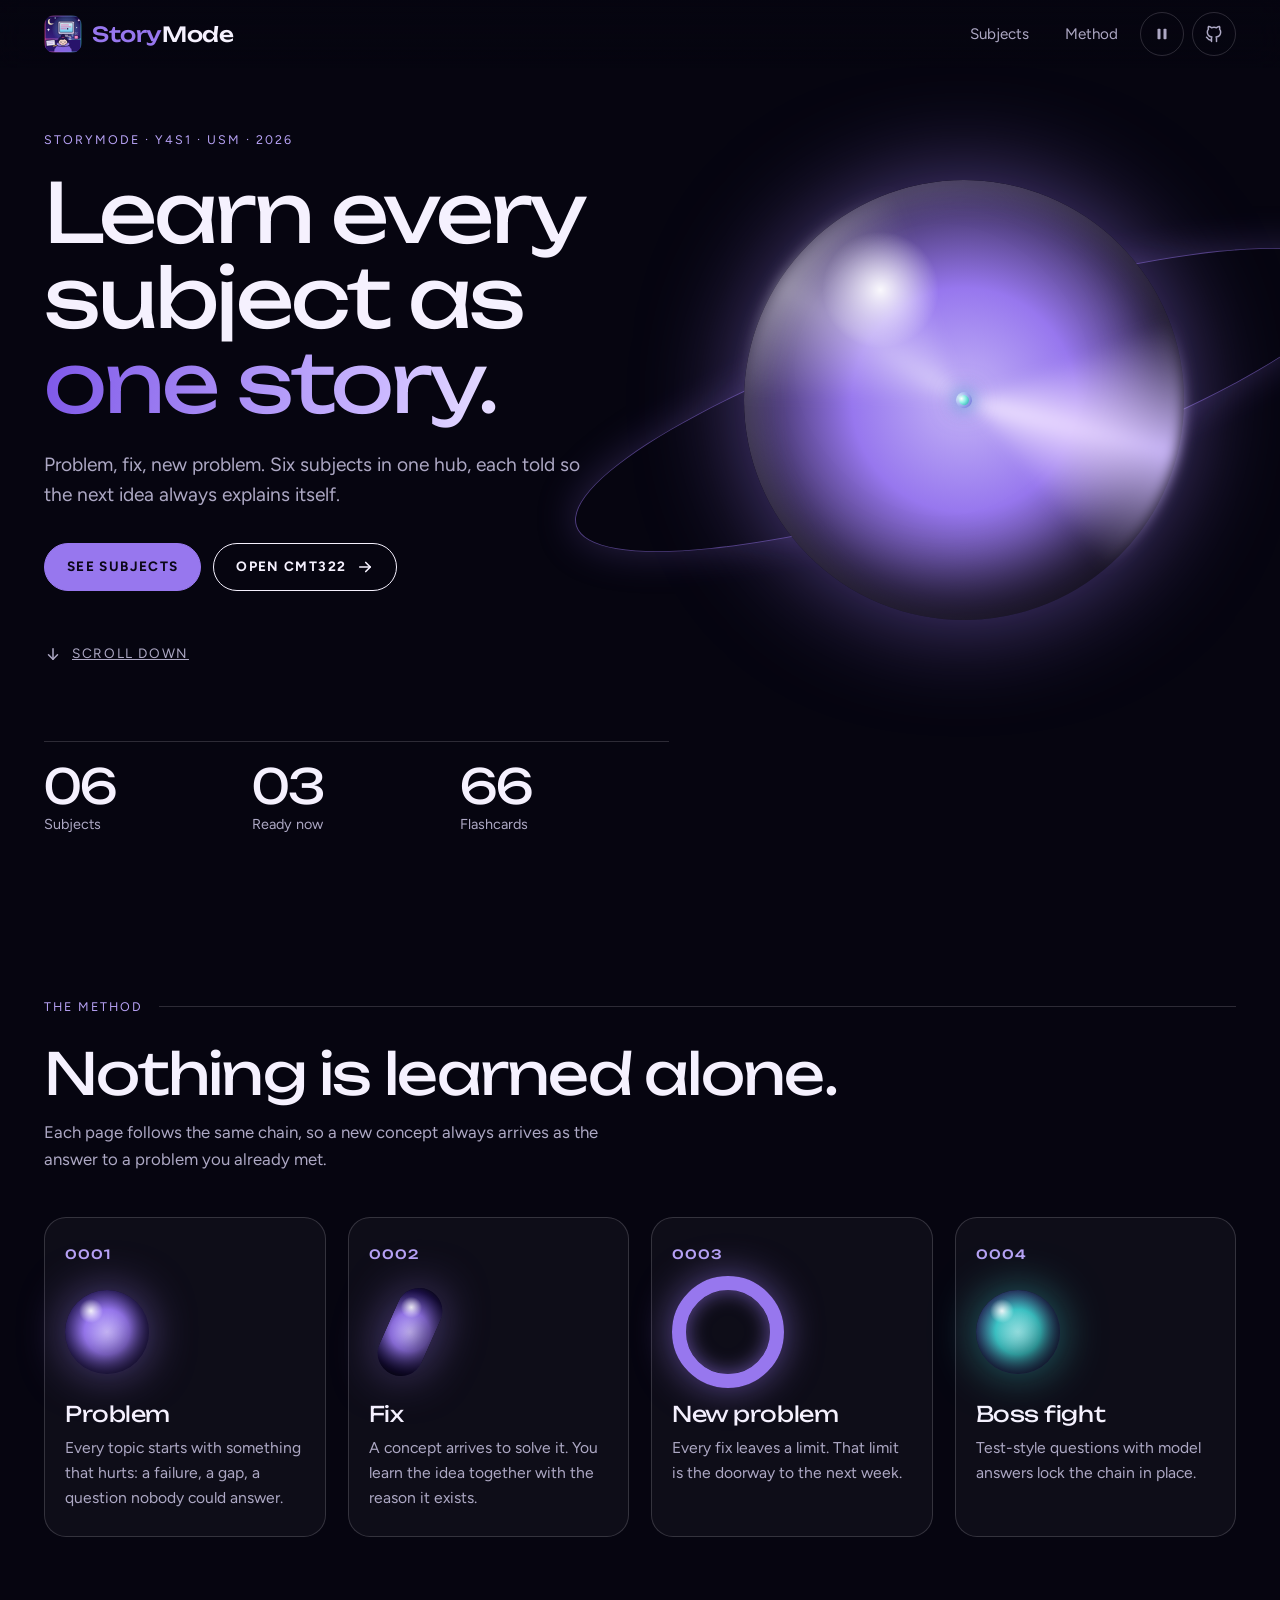
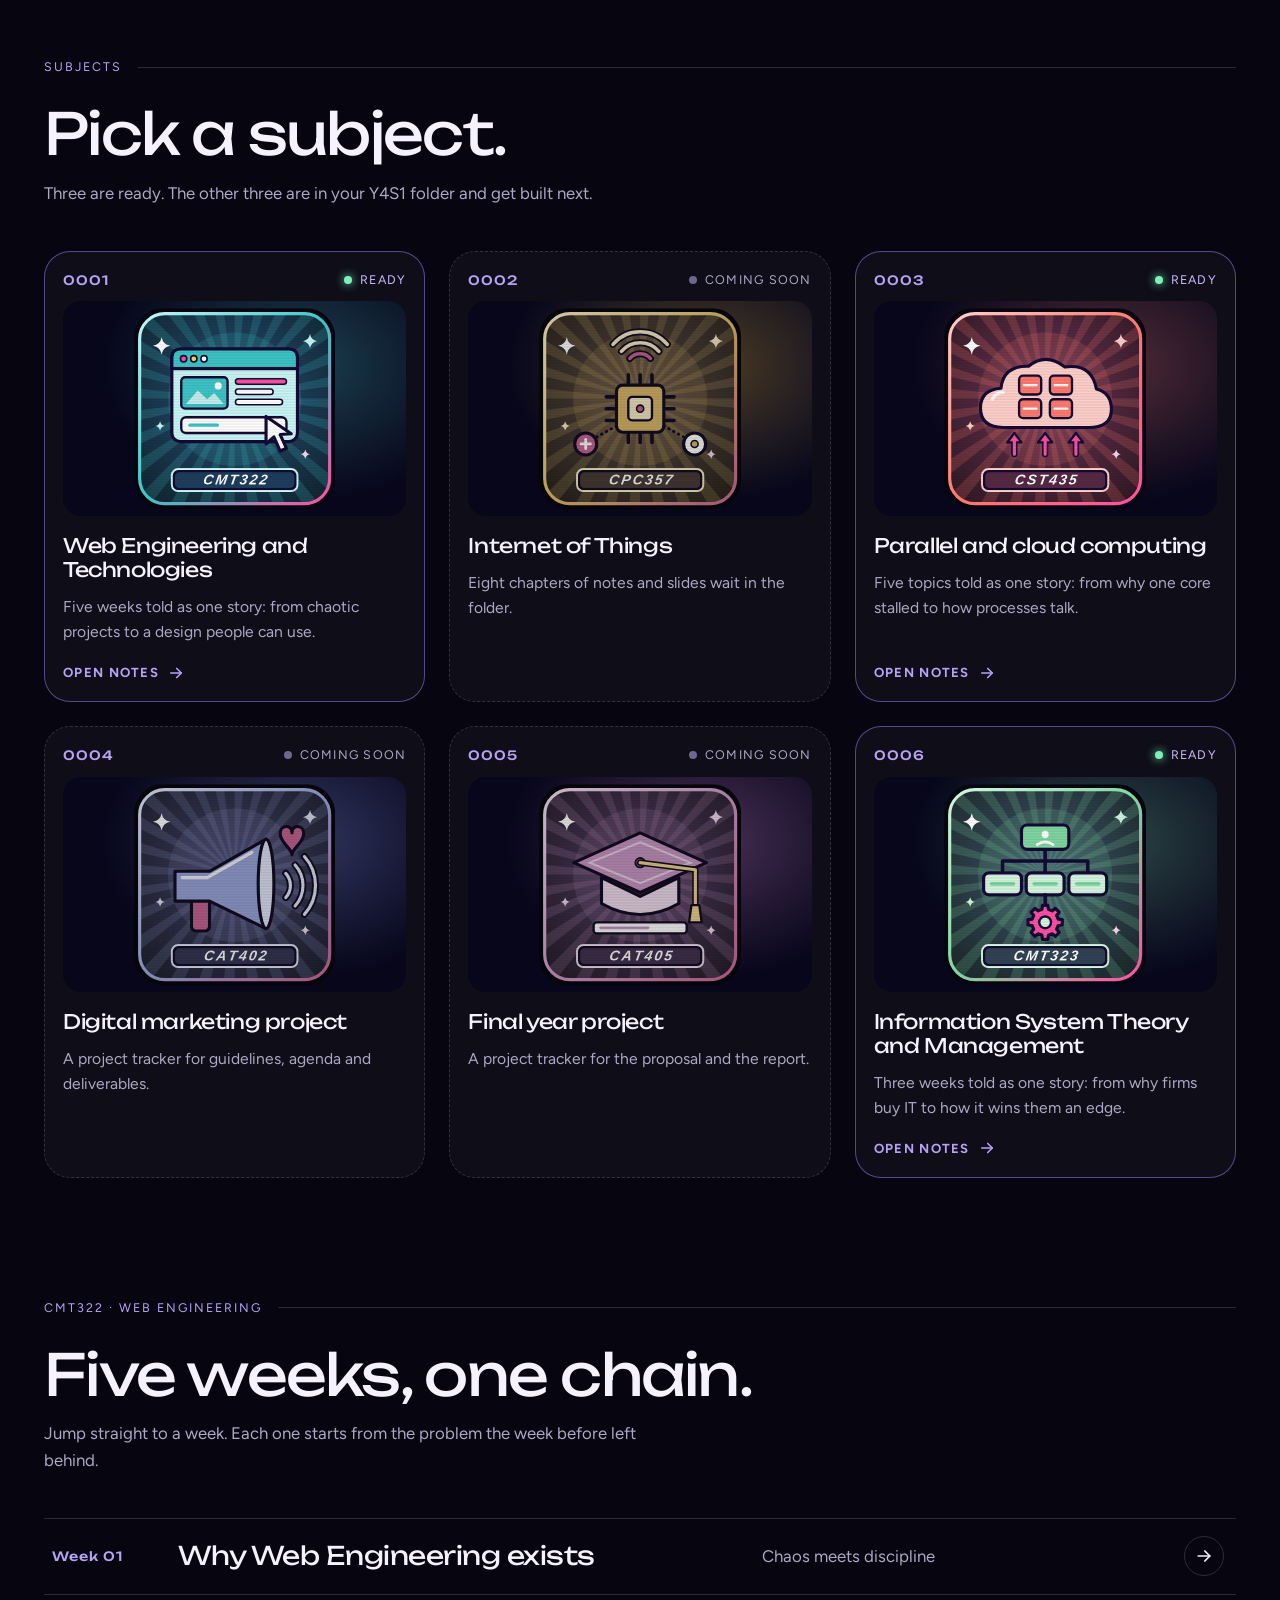
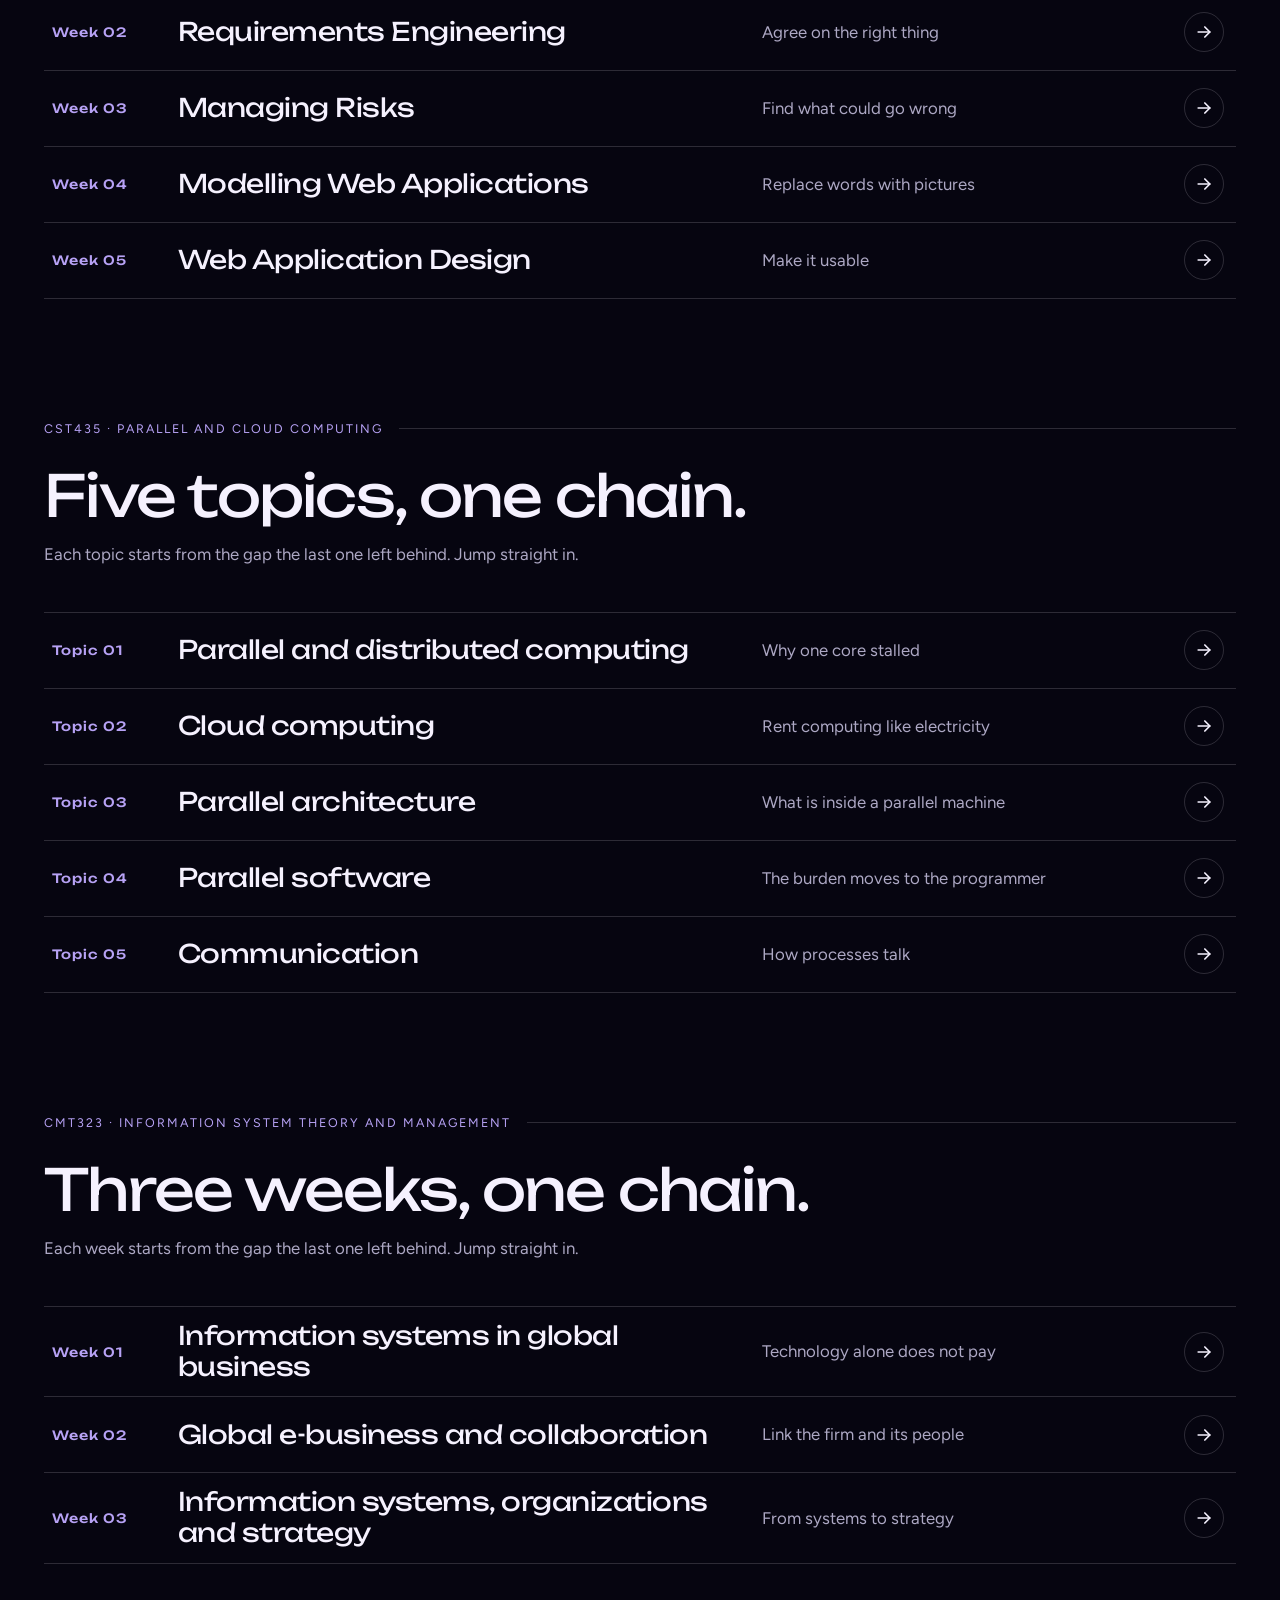
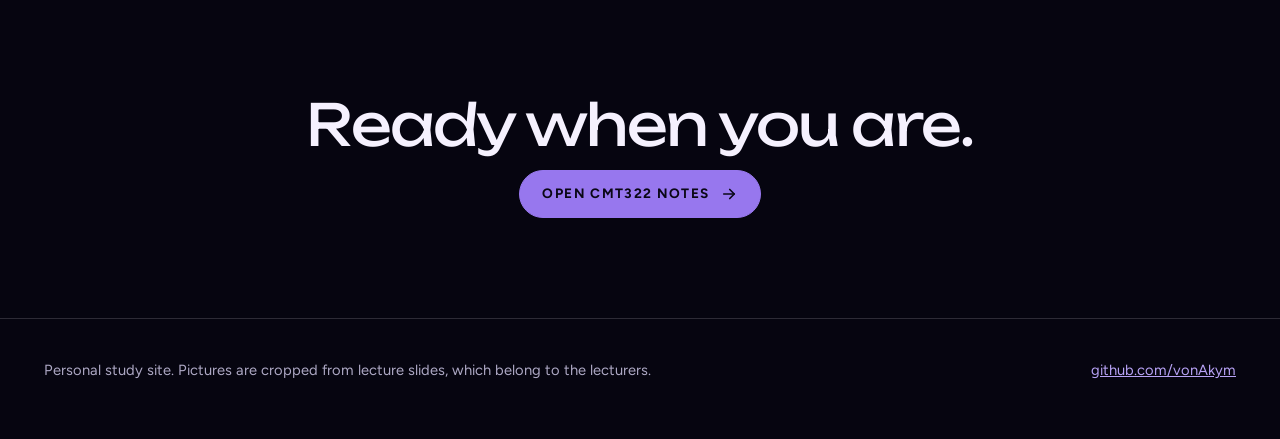
==== commit 29c811e3: "Rename hub to StoryMode Co-Authored-By: Claude Sonnet 5.5 <noreply@anthropic.com> Claude-Session: ht" ====
--- a/index.html
+++ b/index.html
@@ -4,7 +4,7 @@
 <meta charset="utf-8">
 <meta name="viewport" content="width=device-width, initial-scale=1, viewport-fit=cover">
 <meta name="theme-color" content="#060510">
-<title>Study Arc: Y4S1 notes told as one story</title>
+<title>StoryMode: Y4S1 notes told as one story</title>
 <link rel="icon" href="favicon.svg" type="image/svg+xml">
 <link rel="icon" href="favicon-32.png" type="image/png" sizes="32x32">
 <link rel="apple-touch-icon" href="apple-touch-icon.png">
@@ -236,7 +236,7 @@
 <body>
 <div class="stars a" aria-hidden="true"></div><div class="stars b" aria-hidden="true"></div>
 <header class="bar"><div class="wrap">
-  <a class="logo" href="./" aria-label="Study Arc, home"><img src="favicon.svg" width="38" height="38" alt=""><span><b>Study</b> Arc</span></a>
+  <a class="logo" href="./" aria-label="StoryMode, home"><img src="favicon.svg" width="38" height="38" alt=""><span><b>Story</b>Mode</span></a>
   <nav aria-label="Main"><a href="#subjects">Subjects</a><a href="#method">Method</a>
   <button class="icon motion-btn" type="button" aria-pressed="false" aria-label="Pause animations"><svg class="ic pause" width="18" height="18" viewBox="0 0 24 24" fill="currentColor" aria-hidden="true"><rect x="6" y="5" width="4" height="14" rx="1"/><rect x="14" y="5" width="4" height="14" rx="1"/></svg><svg class="ic play" width="18" height="18" viewBox="0 0 24 24" fill="currentColor" aria-hidden="true"><path d="M7 5v14l12-7z"/></svg></button>
   <a class="icon" href="https://github.com/vonAkym" aria-label="GitHub profile"><svg class="ic" width="20" height="20" viewBox="0 0 24 24" fill="none" stroke="currentColor" stroke-width="1.8" stroke-linecap="round" stroke-linejoin="round" aria-hidden="true"><path d="M9 19c-4.3 1.4-4.3-2.5-6-3m12 5v-3.5c0-1 .1-1.4-.5-2 2.8-.3 5.5-1.4 5.5-6a4.6 4.6 0 0 0-1.3-3.2 4.2 4.2 0 0 0-.1-3.2s-1.1-.3-3.5 1.3a12.3 12.3 0 0 0-6.2 0C6.5 2.8 5.4 3.1 5.4 3.1a4.2 4.2 0 0 0-.1 3.2A4.6 4.6 0 0 0 4 9.5c0 4.6 2.700 5.700 5.500 6-.6.6-.6 1.200-.5 2V21"/></svg></a></nav>
@@ -244,7 +244,7 @@
 <main>
 <section class="hero"><div class="wrap">
   <div>
-    <p class="eyebrow">Study Arc · Y4S1 · USM · 2026</p>
+    <p class="eyebrow">StoryMode · Y4S1 · USM · 2026</p>
     <h1>Learn every subject as <em>one story.</em></h1>
     <p class="lead">Problem, fix, new problem. Six subjects in one hub, each told so the next idea always explains itself.</p>
     <div class="btns"><a class="btn solid" href="#subjects">See subjects</a><a class="btn" href="cmt322/">Open CMT322 <svg class="ic" width="18" height="18" viewBox="0 0 24 24" fill="none" stroke="currentColor" stroke-width="2.2" stroke-linecap="round" stroke-linejoin="round" aria-hidden="true"><path d="M5 12h14"/><path d="m13 6 6 6-6 6"/></svg></a></div>
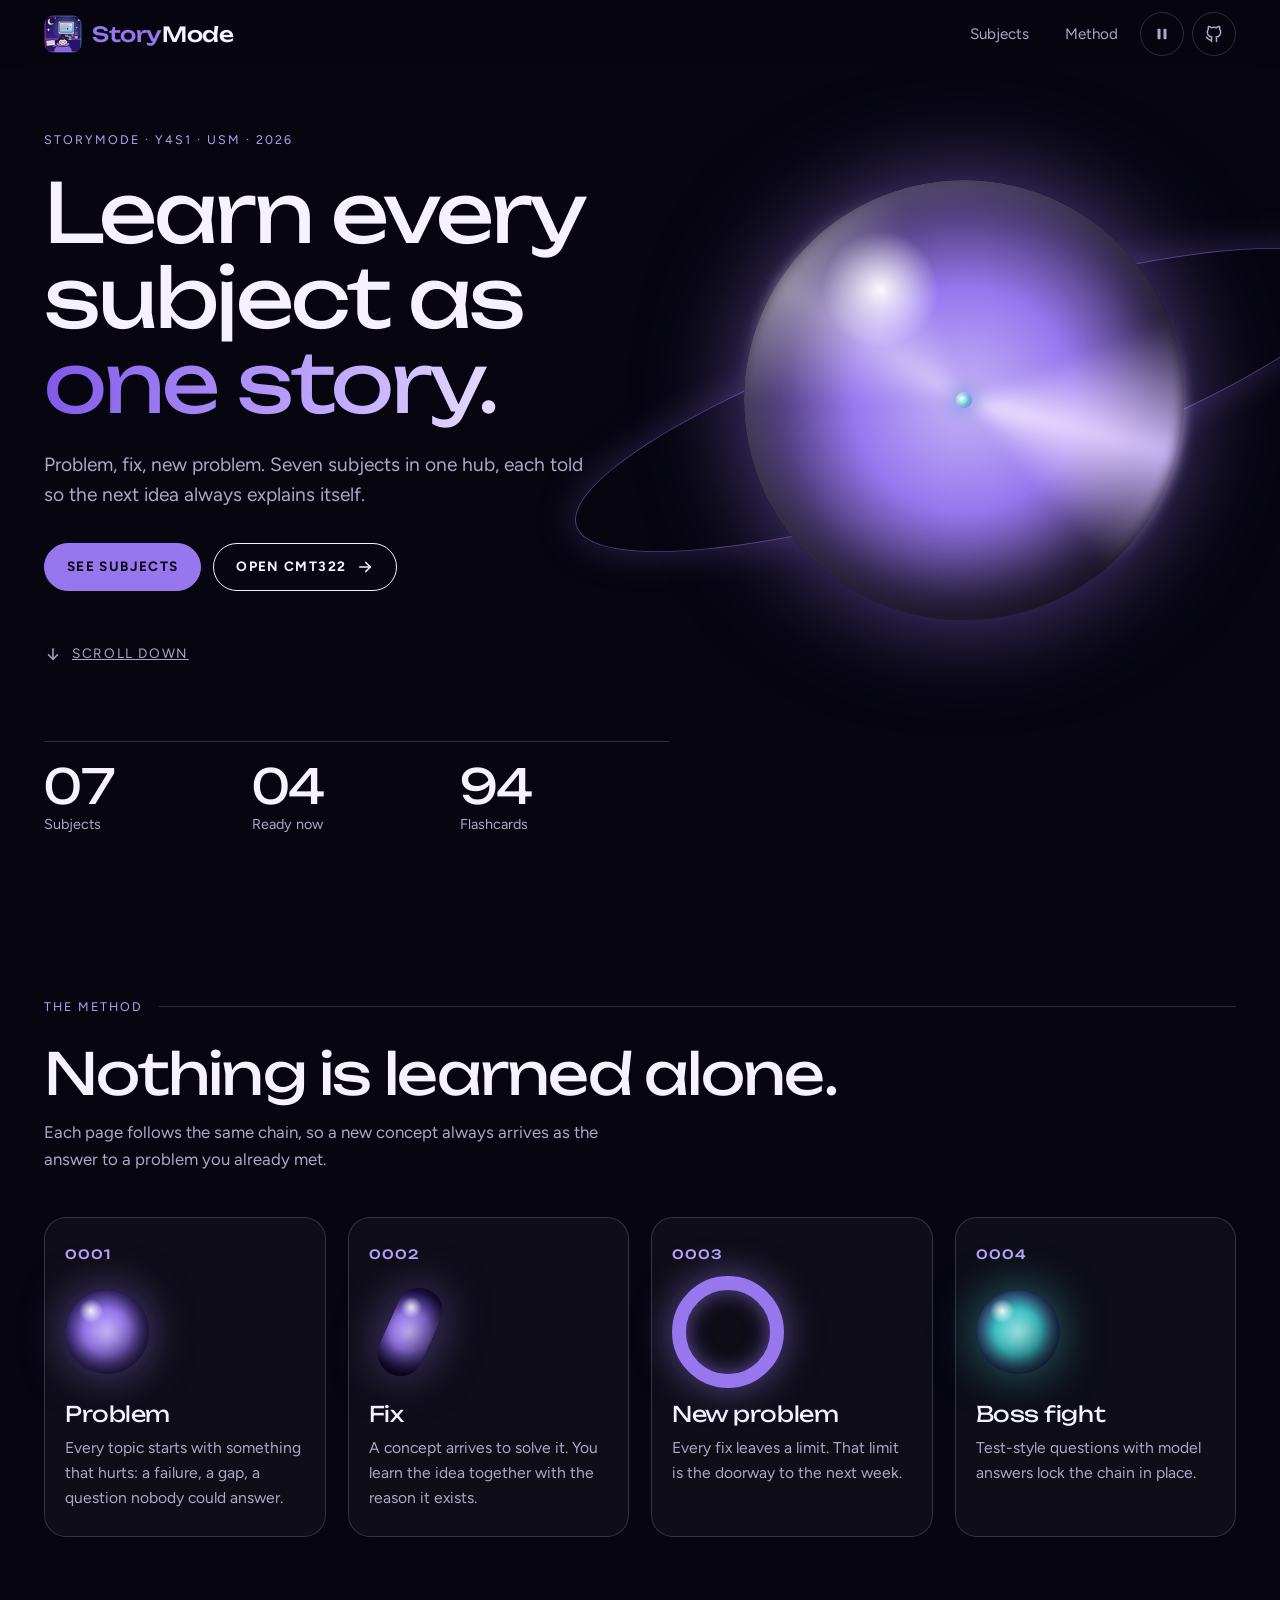
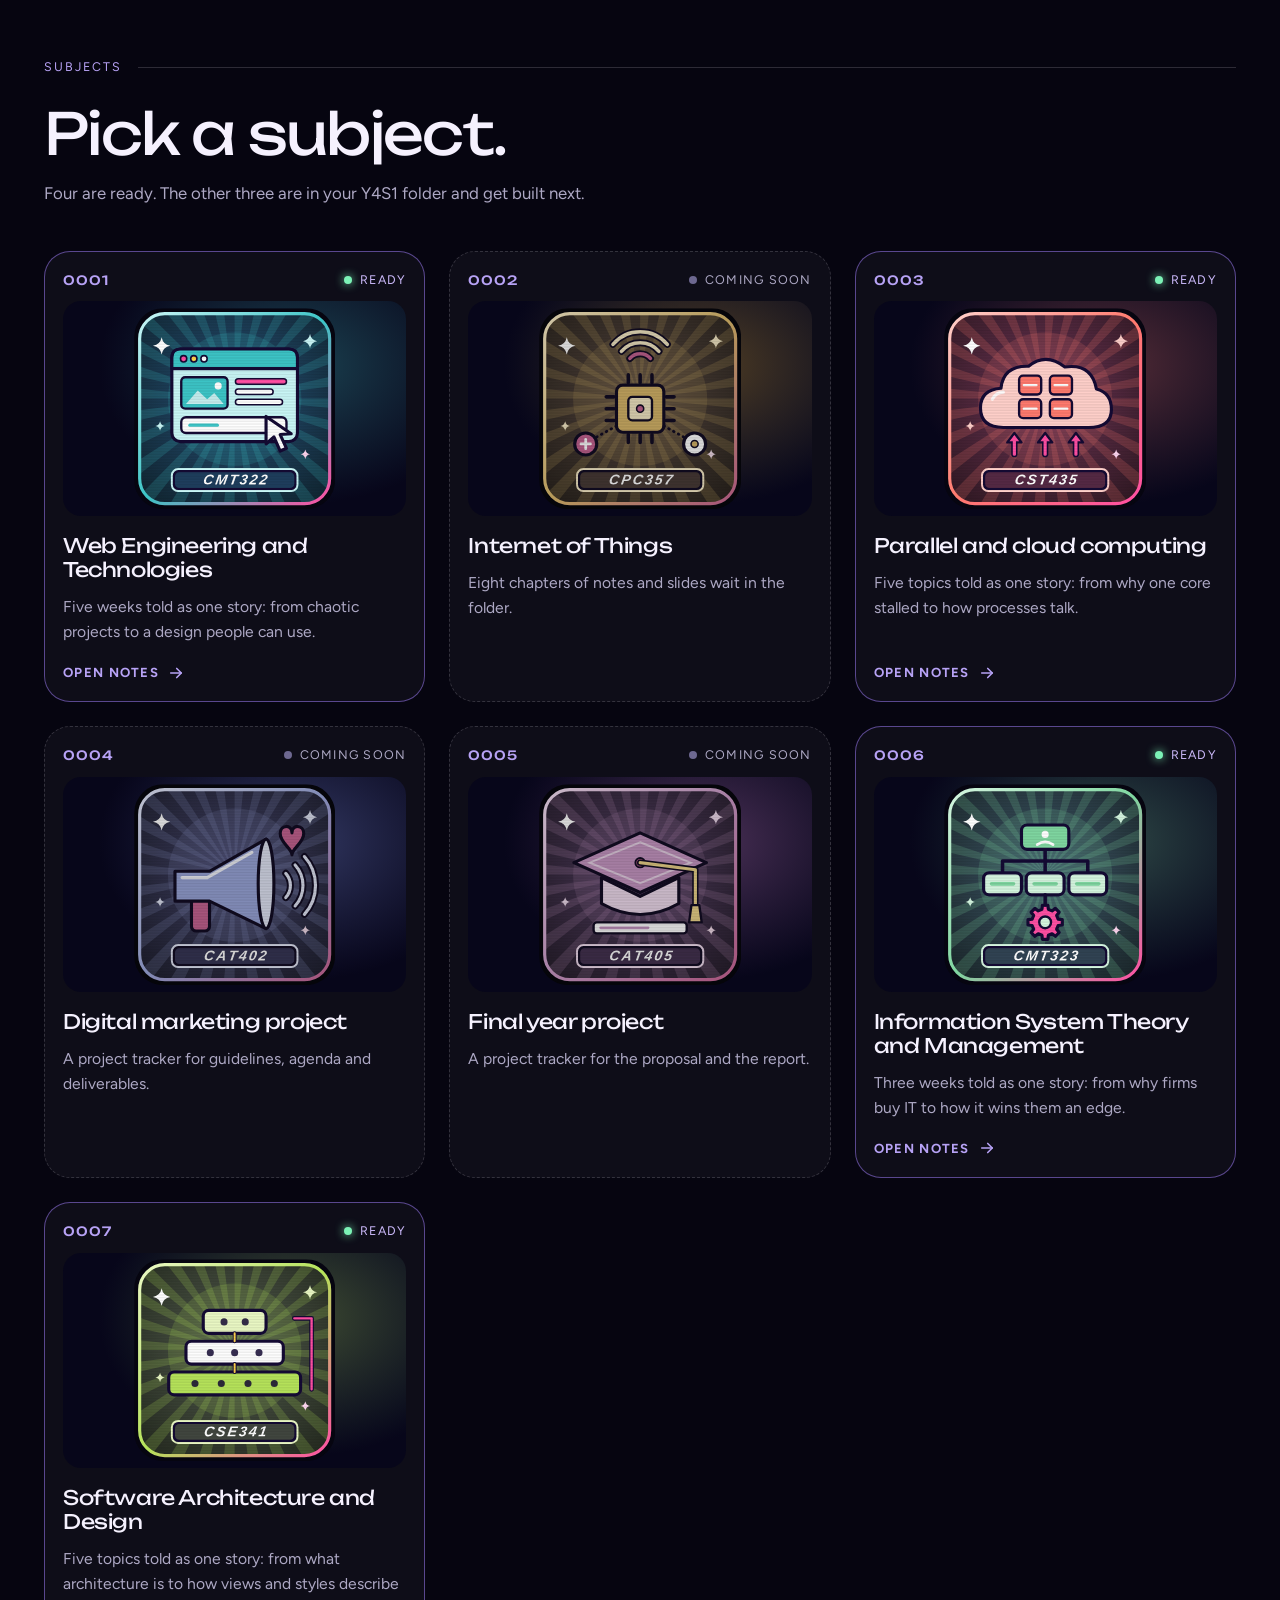
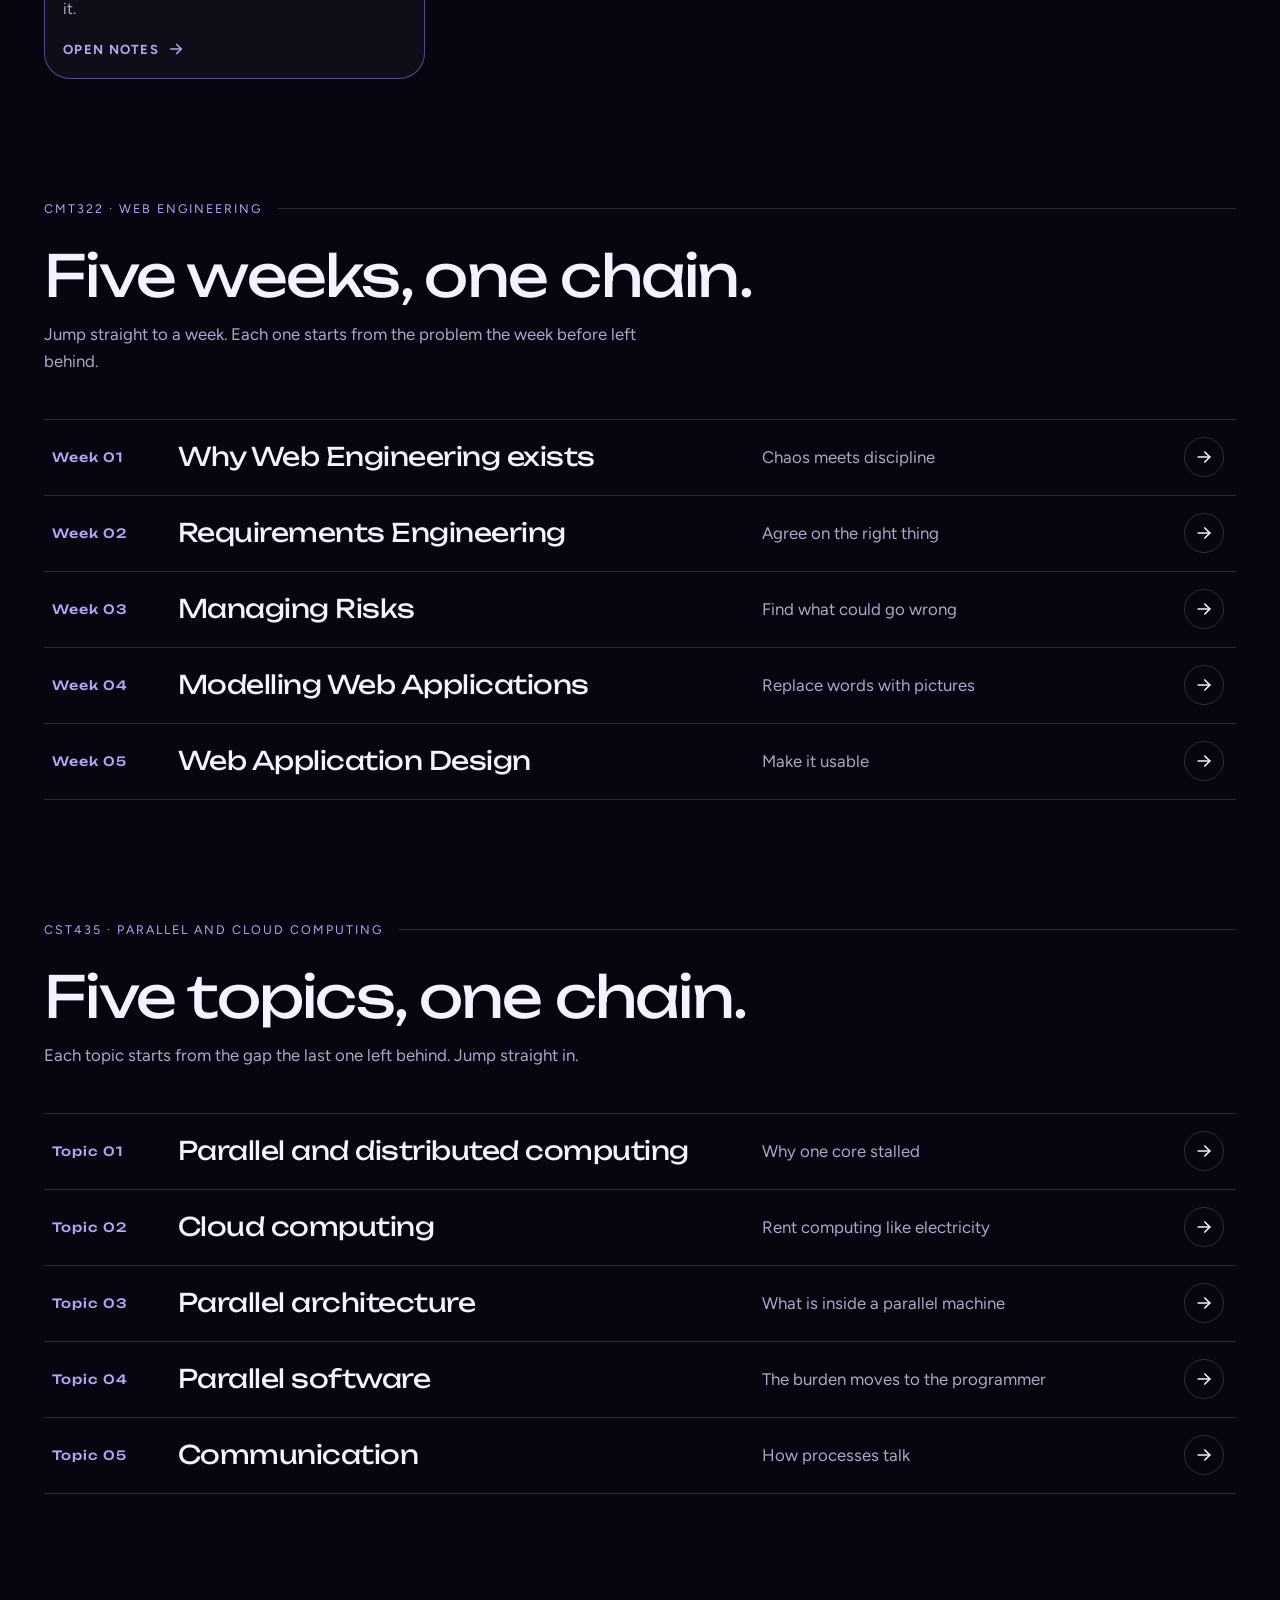
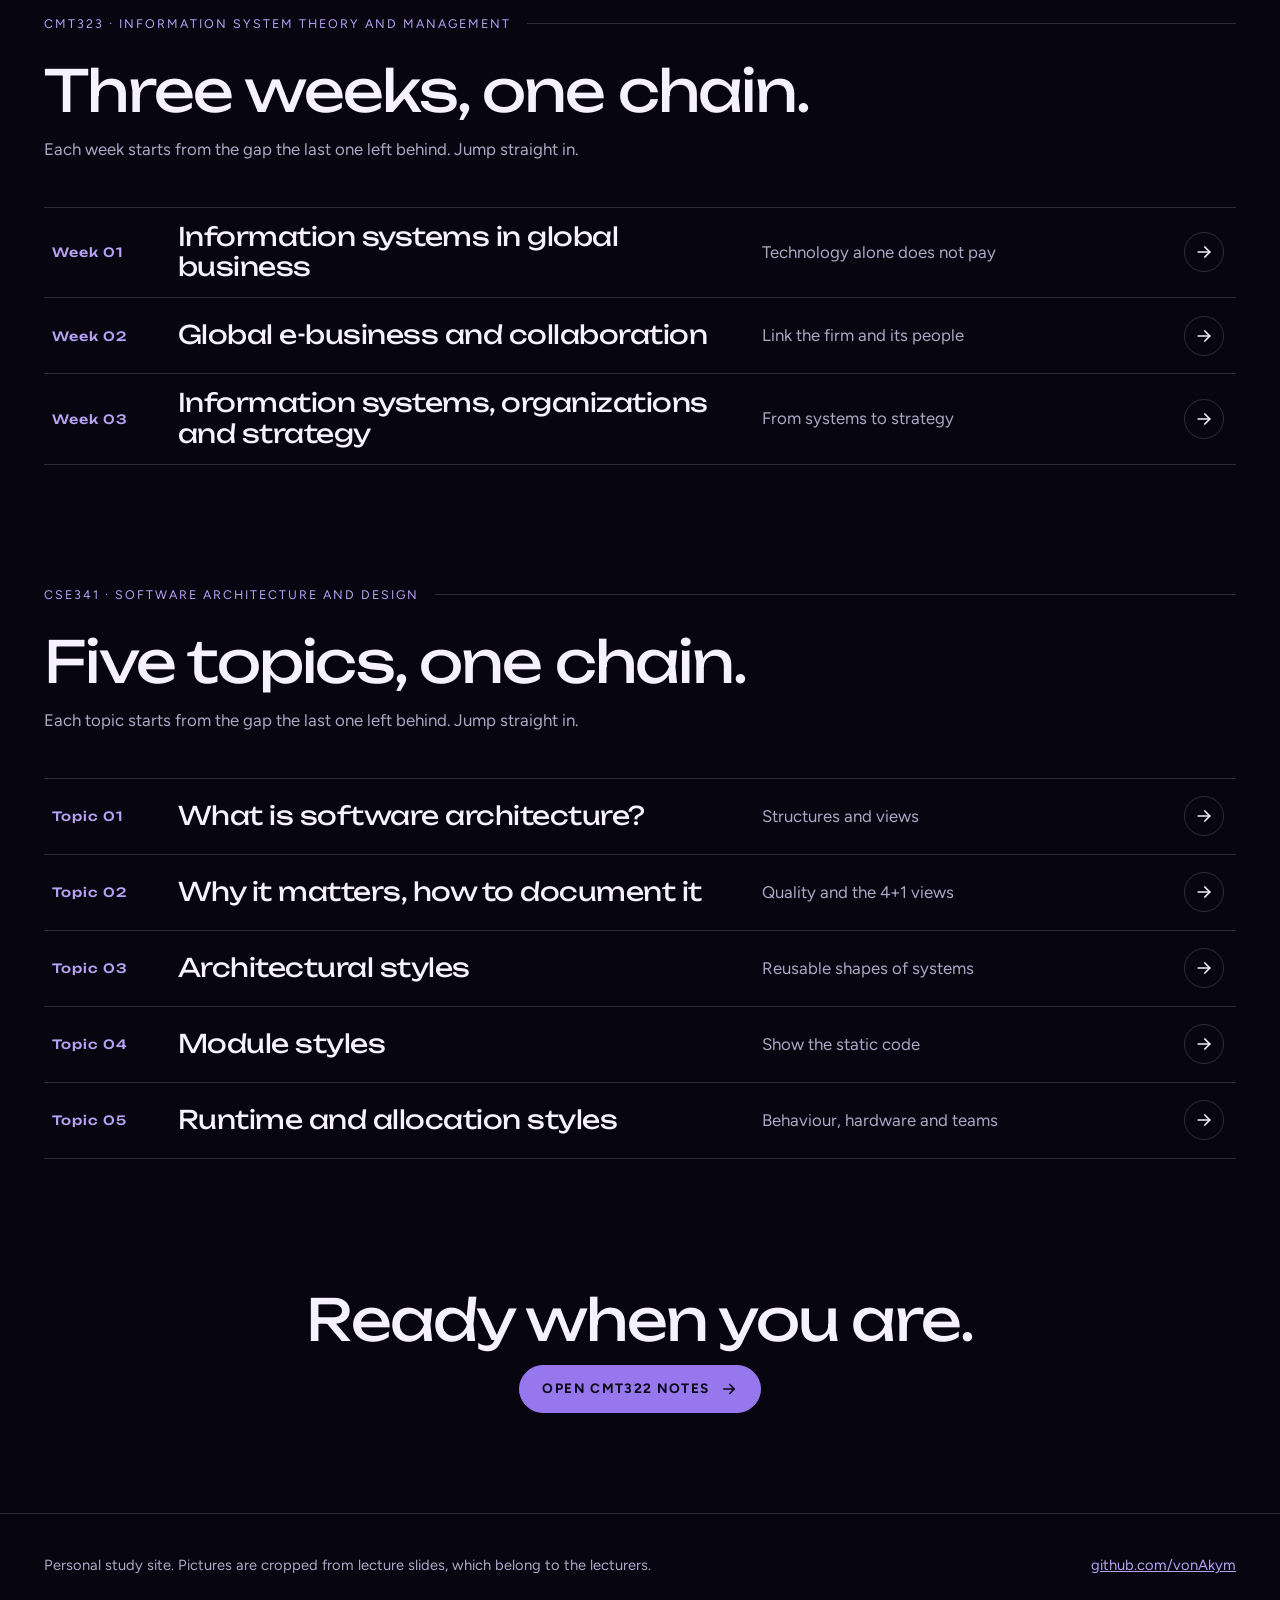
==== commit 1da2d09c: "Add CSE341 Software Architecture and Design notes page Five topics (Lectures 1 to 6 plus the supplem" ====
--- a/index.html
+++ b/index.html
@@ -246,14 +246,14 @@
   <div>
     <p class="eyebrow">StoryMode · Y4S1 · USM · 2026</p>
     <h1>Learn every subject as <em>one story.</em></h1>
-    <p class="lead">Problem, fix, new problem. Six subjects in one hub, each told so the next idea always explains itself.</p>
+    <p class="lead">Problem, fix, new problem. Seven subjects in one hub, each told so the next idea always explains itself.</p>
     <div class="btns"><a class="btn solid" href="#subjects">See subjects</a><a class="btn" href="cmt322/">Open CMT322 <svg class="ic" width="18" height="18" viewBox="0 0 24 24" fill="none" stroke="currentColor" stroke-width="2.2" stroke-linecap="round" stroke-linejoin="round" aria-hidden="true"><path d="M5 12h14"/><path d="m13 6 6 6-6 6"/></svg></a></div>
     <a class="scroll" href="#method"><svg class="ic" width="18" height="18" viewBox="0 0 24 24" fill="none" stroke="currentColor" stroke-width="2" stroke-linecap="round" stroke-linejoin="round" aria-hidden="true"><path d="M12 5v14"/><path d="m6 13 6 6 6-6"/></svg> Scroll down</a>
   </div>
   <div class="halo" data-loop><span class="orb big" aria-hidden="true"></span><span class="orbit" aria-hidden="true"><span class="sx"><span class="sy"><i class="dot"></i></span></span></span><span class="orbit two" aria-hidden="true"><span class="sx"><span class="sy"><i class="dot"></i></span></span></span></div>
 </div>
 <div class="wrap"><div class="stats">
-  <div><b>06</b><span>Subjects</span></div><div><b>03</b><span>Ready now</span></div><div><b>66</b><span>Flashcards</span></div>
+  <div><b>07</b><span>Subjects</span></div><div><b>04</b><span>Ready now</span></div><div><b>94</b><span>Flashcards</span></div>
 </div></div></section>
 
 <section class="s" id="method"><div class="wrap">
@@ -266,8 +266,8 @@
 <section class="s" id="subjects"><div class="wrap">
   <p class="kicker">Subjects</p>
   <h2>Pick a subject.</h2>
-  <p class="sub">Three are ready. The other three are in your Y4S1 folder and get built next.</p>
-  <ul class="projects"><li data-loop><a class="proj ready" href="cmt322/"><div class="row"><span class="num" data-scramble>0001</span><span class="state on"><i></i>Ready</span></div><div class="art" style="--h:#3cc4c6"><img class="ico" src="assets/subjects/cmt322.svg" width="512" height="512" alt="" loading="lazy" decoding="async"></div><h3>Web Engineering and Technologies</h3><p>Five weeks told as one story: from chaotic projects to a design people can use.</p><span class="more">Open notes <svg class="ic" width="18" height="18" viewBox="0 0 24 24" fill="none" stroke="currentColor" stroke-width="2.2" stroke-linecap="round" stroke-linejoin="round" aria-hidden="true"><path d="M5 12h14"/><path d="m13 6 6 6-6 6"/></svg></span></a></li><li data-loop><div class="proj soon"><div class="row"><span class="num" data-scramble>0002</span><span class="state"><i></i>Coming soon</span></div><div class="art" style="--h:#f0b429"><img class="ico" src="assets/subjects/cpc357.svg" width="512" height="512" alt="" loading="lazy" decoding="async"></div><h3>Internet of Things</h3><p>Eight chapters of notes and slides wait in the folder.</p></div></li><li data-loop><a class="proj ready" href="cst435/"><div class="row"><span class="num" data-scramble>0003</span><span class="state on"><i></i>Ready</span></div><div class="art" style="--h:#ff7a6e"><img class="ico" src="assets/subjects/cst435.svg" width="512" height="512" alt="" loading="lazy" decoding="async"></div><h3>Parallel and cloud computing</h3><p>Five topics told as one story: from why one core stalled to how processes talk.</p><span class="more">Open notes <svg class="ic" width="18" height="18" viewBox="0 0 24 24" fill="none" stroke="currentColor" stroke-width="2.2" stroke-linecap="round" stroke-linejoin="round" aria-hidden="true"><path d="M5 12h14"/><path d="m13 6 6 6-6 6"/></svg></span></a></li><li data-loop><div class="proj soon"><div class="row"><span class="num" data-scramble>0004</span><span class="state"><i></i>Coming soon</span></div><div class="art" style="--h:#8da2ff"><img class="ico" src="assets/subjects/cat402.svg" width="512" height="512" alt="" loading="lazy" decoding="async"></div><h3>Digital marketing project</h3><p>A project tracker for guidelines, agenda and deliverables.</p></div></li><li data-loop><div class="proj soon"><div class="row"><span class="num" data-scramble>0005</span><span class="state"><i></i>Coming soon</span></div><div class="art" style="--h:#e08ada"><img class="ico" src="assets/subjects/cat405.svg" width="512" height="512" alt="" loading="lazy" decoding="async"></div><h3>Final year project</h3><p>A project tracker for the proposal and the report.</p></div></li><li data-loop><a class="proj ready" href="cmt323/"><div class="row"><span class="num" data-scramble>0006</span><span class="state on"><i></i>Ready</span></div><div class="art" style="--h:#7fd6a0"><img class="ico" src="assets/subjects/cmt323.svg" width="512" height="512" alt="" loading="lazy" decoding="async"></div><h3>Information System Theory and Management</h3><p>Three weeks told as one story: from why firms buy IT to how it wins them an edge.</p><span class="more">Open notes <svg class="ic" width="18" height="18" viewBox="0 0 24 24" fill="none" stroke="currentColor" stroke-width="2.2" stroke-linecap="round" stroke-linejoin="round" aria-hidden="true"><path d="M5 12h14"/><path d="m13 6 6 6-6 6"/></svg></span></a></li></ul>
+  <p class="sub">Four are ready. The other three are in your Y4S1 folder and get built next.</p>
+  <ul class="projects"><li data-loop><a class="proj ready" href="cmt322/"><div class="row"><span class="num" data-scramble>0001</span><span class="state on"><i></i>Ready</span></div><div class="art" style="--h:#3cc4c6"><img class="ico" src="assets/subjects/cmt322.svg" width="512" height="512" alt="" loading="lazy" decoding="async"></div><h3>Web Engineering and Technologies</h3><p>Five weeks told as one story: from chaotic projects to a design people can use.</p><span class="more">Open notes <svg class="ic" width="18" height="18" viewBox="0 0 24 24" fill="none" stroke="currentColor" stroke-width="2.2" stroke-linecap="round" stroke-linejoin="round" aria-hidden="true"><path d="M5 12h14"/><path d="m13 6 6 6-6 6"/></svg></span></a></li><li data-loop><div class="proj soon"><div class="row"><span class="num" data-scramble>0002</span><span class="state"><i></i>Coming soon</span></div><div class="art" style="--h:#f0b429"><img class="ico" src="assets/subjects/cpc357.svg" width="512" height="512" alt="" loading="lazy" decoding="async"></div><h3>Internet of Things</h3><p>Eight chapters of notes and slides wait in the folder.</p></div></li><li data-loop><a class="proj ready" href="cst435/"><div class="row"><span class="num" data-scramble>0003</span><span class="state on"><i></i>Ready</span></div><div class="art" style="--h:#ff7a6e"><img class="ico" src="assets/subjects/cst435.svg" width="512" height="512" alt="" loading="lazy" decoding="async"></div><h3>Parallel and cloud computing</h3><p>Five topics told as one story: from why one core stalled to how processes talk.</p><span class="more">Open notes <svg class="ic" width="18" height="18" viewBox="0 0 24 24" fill="none" stroke="currentColor" stroke-width="2.2" stroke-linecap="round" stroke-linejoin="round" aria-hidden="true"><path d="M5 12h14"/><path d="m13 6 6 6-6 6"/></svg></span></a></li><li data-loop><div class="proj soon"><div class="row"><span class="num" data-scramble>0004</span><span class="state"><i></i>Coming soon</span></div><div class="art" style="--h:#8da2ff"><img class="ico" src="assets/subjects/cat402.svg" width="512" height="512" alt="" loading="lazy" decoding="async"></div><h3>Digital marketing project</h3><p>A project tracker for guidelines, agenda and deliverables.</p></div></li><li data-loop><div class="proj soon"><div class="row"><span class="num" data-scramble>0005</span><span class="state"><i></i>Coming soon</span></div><div class="art" style="--h:#e08ada"><img class="ico" src="assets/subjects/cat405.svg" width="512" height="512" alt="" loading="lazy" decoding="async"></div><h3>Final year project</h3><p>A project tracker for the proposal and the report.</p></div></li><li data-loop><a class="proj ready" href="cmt323/"><div class="row"><span class="num" data-scramble>0006</span><span class="state on"><i></i>Ready</span></div><div class="art" style="--h:#7fd6a0"><img class="ico" src="assets/subjects/cmt323.svg" width="512" height="512" alt="" loading="lazy" decoding="async"></div><h3>Information System Theory and Management</h3><p>Three weeks told as one story: from why firms buy IT to how it wins them an edge.</p><span class="more">Open notes <svg class="ic" width="18" height="18" viewBox="0 0 24 24" fill="none" stroke="currentColor" stroke-width="2.2" stroke-linecap="round" stroke-linejoin="round" aria-hidden="true"><path d="M5 12h14"/><path d="m13 6 6 6-6 6"/></svg></span></a></li><li data-loop><a class="proj ready" href="cse341/"><div class="row"><span class="num" data-scramble>0007</span><span class="state on"><i></i>Ready</span></div><div class="art" style="--h:#b6e35a"><img class="ico" src="assets/subjects/cse341.svg" width="512" height="512" alt="" loading="lazy" decoding="async"></div><h3>Software Architecture and Design</h3><p>Five topics told as one story: from what architecture is to how views and styles describe it.</p><span class="more">Open notes <svg class="ic" width="18" height="18" viewBox="0 0 24 24" fill="none" stroke="currentColor" stroke-width="2.2" stroke-linecap="round" stroke-linejoin="round" aria-hidden="true"><path d="M5 12h14"/><path d="m13 6 6 6-6 6"/></svg></span></a></li></ul>
 </div></section>
 
 <section class="s" id="weeks"><div class="wrap">
@@ -289,6 +289,13 @@
   <h2>Three weeks, one chain.</h2>
   <p class="sub">Each week starts from the gap the last one left behind. Jump straight in.</p>
   <ul class="weeks"><li><a href="cmt323/#week-1"><span class="wn">Week 01</span><span class="wt">Information systems in global business</span><span class="wd">Technology alone does not pay</span><span class="wa"><svg class="ic" width="20" height="20" viewBox="0 0 24 24" fill="none" stroke="currentColor" stroke-width="2" stroke-linecap="round" stroke-linejoin="round" aria-hidden="true"><path d="M5 12h14"/><path d="m13 6 6 6-6 6"/></svg></span></a></li><li><a href="cmt323/#week-2"><span class="wn">Week 02</span><span class="wt">Global e-business and collaboration</span><span class="wd">Link the firm and its people</span><span class="wa"><svg class="ic" width="20" height="20" viewBox="0 0 24 24" fill="none" stroke="currentColor" stroke-width="2" stroke-linecap="round" stroke-linejoin="round" aria-hidden="true"><path d="M5 12h14"/><path d="m13 6 6 6-6 6"/></svg></span></a></li><li><a href="cmt323/#week-3"><span class="wn">Week 03</span><span class="wt">Information systems, organizations and strategy</span><span class="wd">From systems to strategy</span><span class="wa"><svg class="ic" width="20" height="20" viewBox="0 0 24 24" fill="none" stroke="currentColor" stroke-width="2" stroke-linecap="round" stroke-linejoin="round" aria-hidden="true"><path d="M5 12h14"/><path d="m13 6 6 6-6 6"/></svg></span></a></li></ul>
+</div></section>
+
+<section class="s" id="topics-cse341"><div class="wrap">
+  <p class="kicker">CSE341 · Software Architecture and Design</p>
+  <h2>Five topics, one chain.</h2>
+  <p class="sub">Each topic starts from the gap the last one left behind. Jump straight in.</p>
+  <ul class="weeks"><li><a href="cse341/#week-1"><span class="wn">Topic 01</span><span class="wt">What is software architecture?</span><span class="wd">Structures and views</span><span class="wa"><svg class="ic" width="20" height="20" viewBox="0 0 24 24" fill="none" stroke="currentColor" stroke-width="2" stroke-linecap="round" stroke-linejoin="round" aria-hidden="true"><path d="M5 12h14"/><path d="m13 6 6 6-6 6"/></svg></span></a></li><li><a href="cse341/#week-2"><span class="wn">Topic 02</span><span class="wt">Why it matters, how to document it</span><span class="wd">Quality and the 4+1 views</span><span class="wa"><svg class="ic" width="20" height="20" viewBox="0 0 24 24" fill="none" stroke="currentColor" stroke-width="2" stroke-linecap="round" stroke-linejoin="round" aria-hidden="true"><path d="M5 12h14"/><path d="m13 6 6 6-6 6"/></svg></span></a></li><li><a href="cse341/#week-3"><span class="wn">Topic 03</span><span class="wt">Architectural styles</span><span class="wd">Reusable shapes of systems</span><span class="wa"><svg class="ic" width="20" height="20" viewBox="0 0 24 24" fill="none" stroke="currentColor" stroke-width="2" stroke-linecap="round" stroke-linejoin="round" aria-hidden="true"><path d="M5 12h14"/><path d="m13 6 6 6-6 6"/></svg></span></a></li><li><a href="cse341/#week-4"><span class="wn">Topic 04</span><span class="wt">Module styles</span><span class="wd">Show the static code</span><span class="wa"><svg class="ic" width="20" height="20" viewBox="0 0 24 24" fill="none" stroke="currentColor" stroke-width="2" stroke-linecap="round" stroke-linejoin="round" aria-hidden="true"><path d="M5 12h14"/><path d="m13 6 6 6-6 6"/></svg></span></a></li><li><a href="cse341/#week-5"><span class="wn">Topic 05</span><span class="wt">Runtime and allocation styles</span><span class="wd">Behaviour, hardware and teams</span><span class="wa"><svg class="ic" width="20" height="20" viewBox="0 0 24 24" fill="none" stroke="currentColor" stroke-width="2" stroke-linecap="round" stroke-linejoin="round" aria-hidden="true"><path d="M5 12h14"/><path d="m13 6 6 6-6 6"/></svg></span></a></li></ul>
 </div></section>
 
 <section class="end"><div class="wrap">
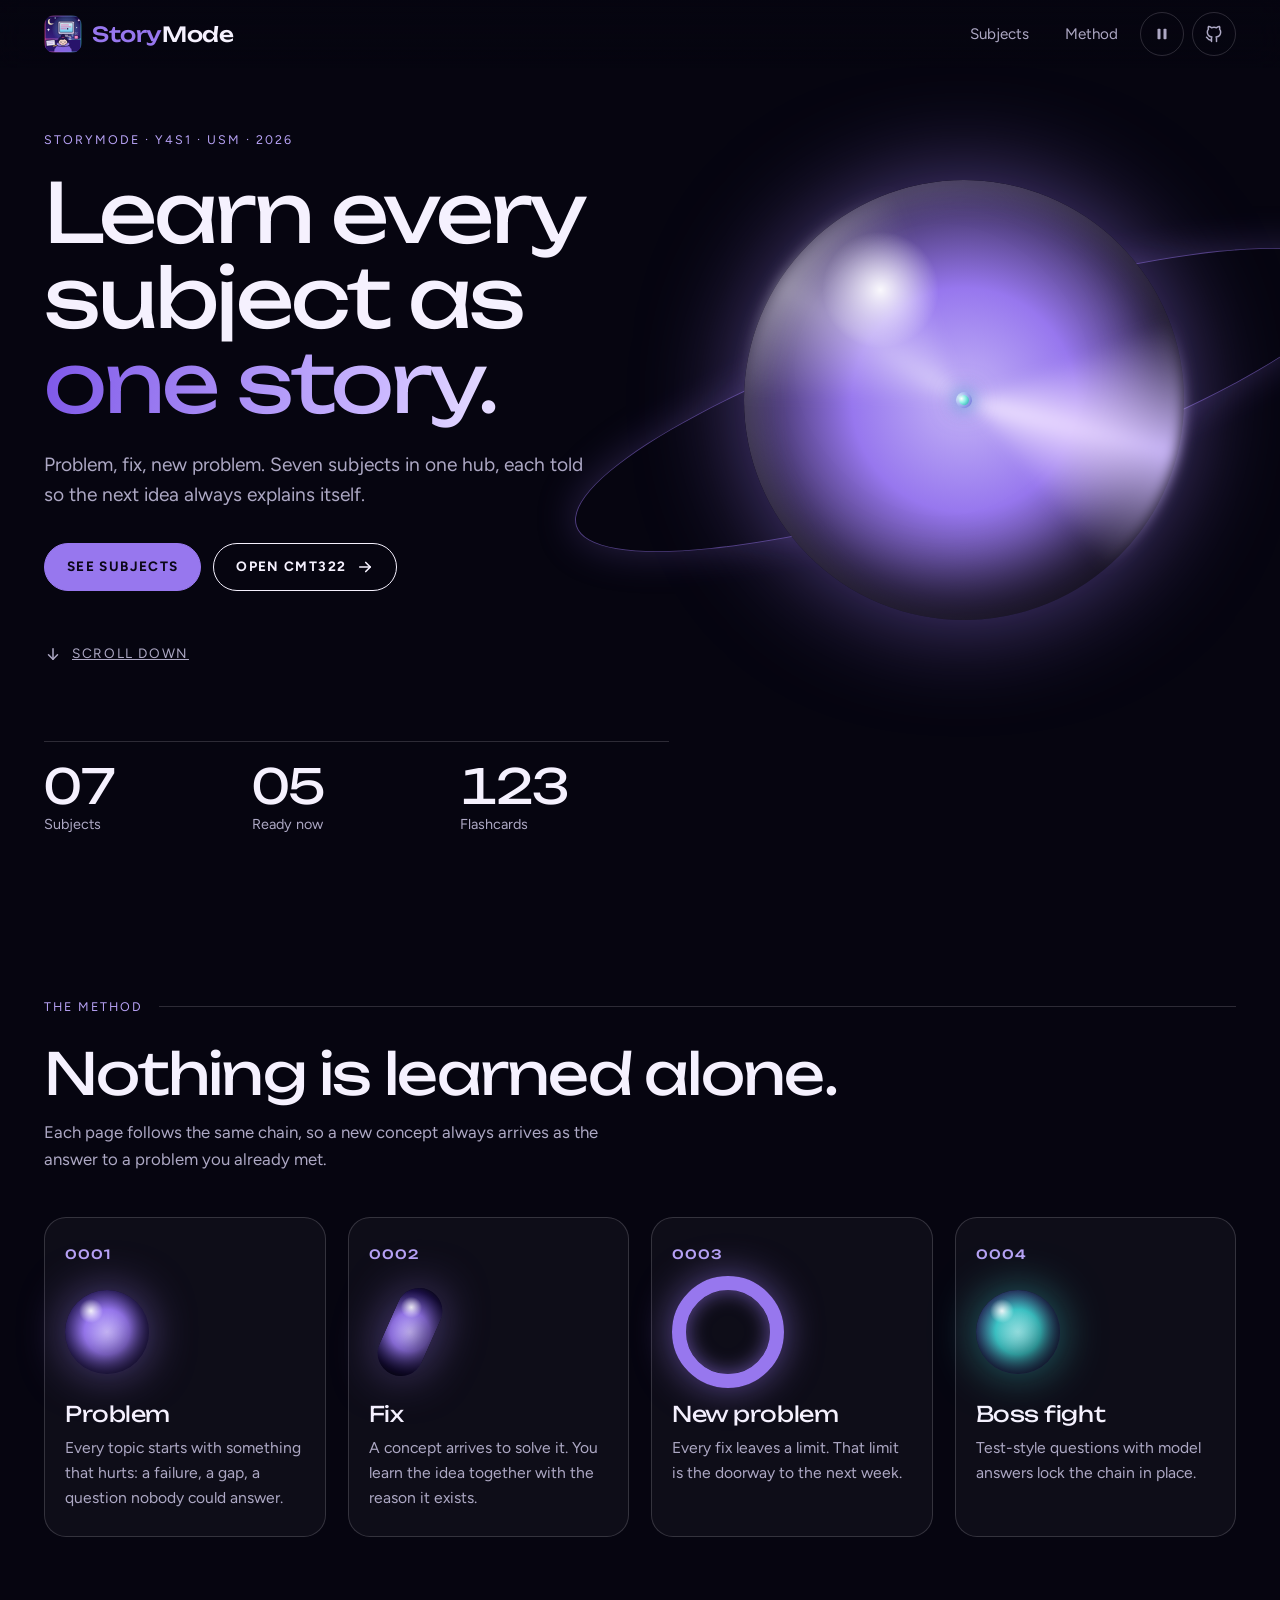
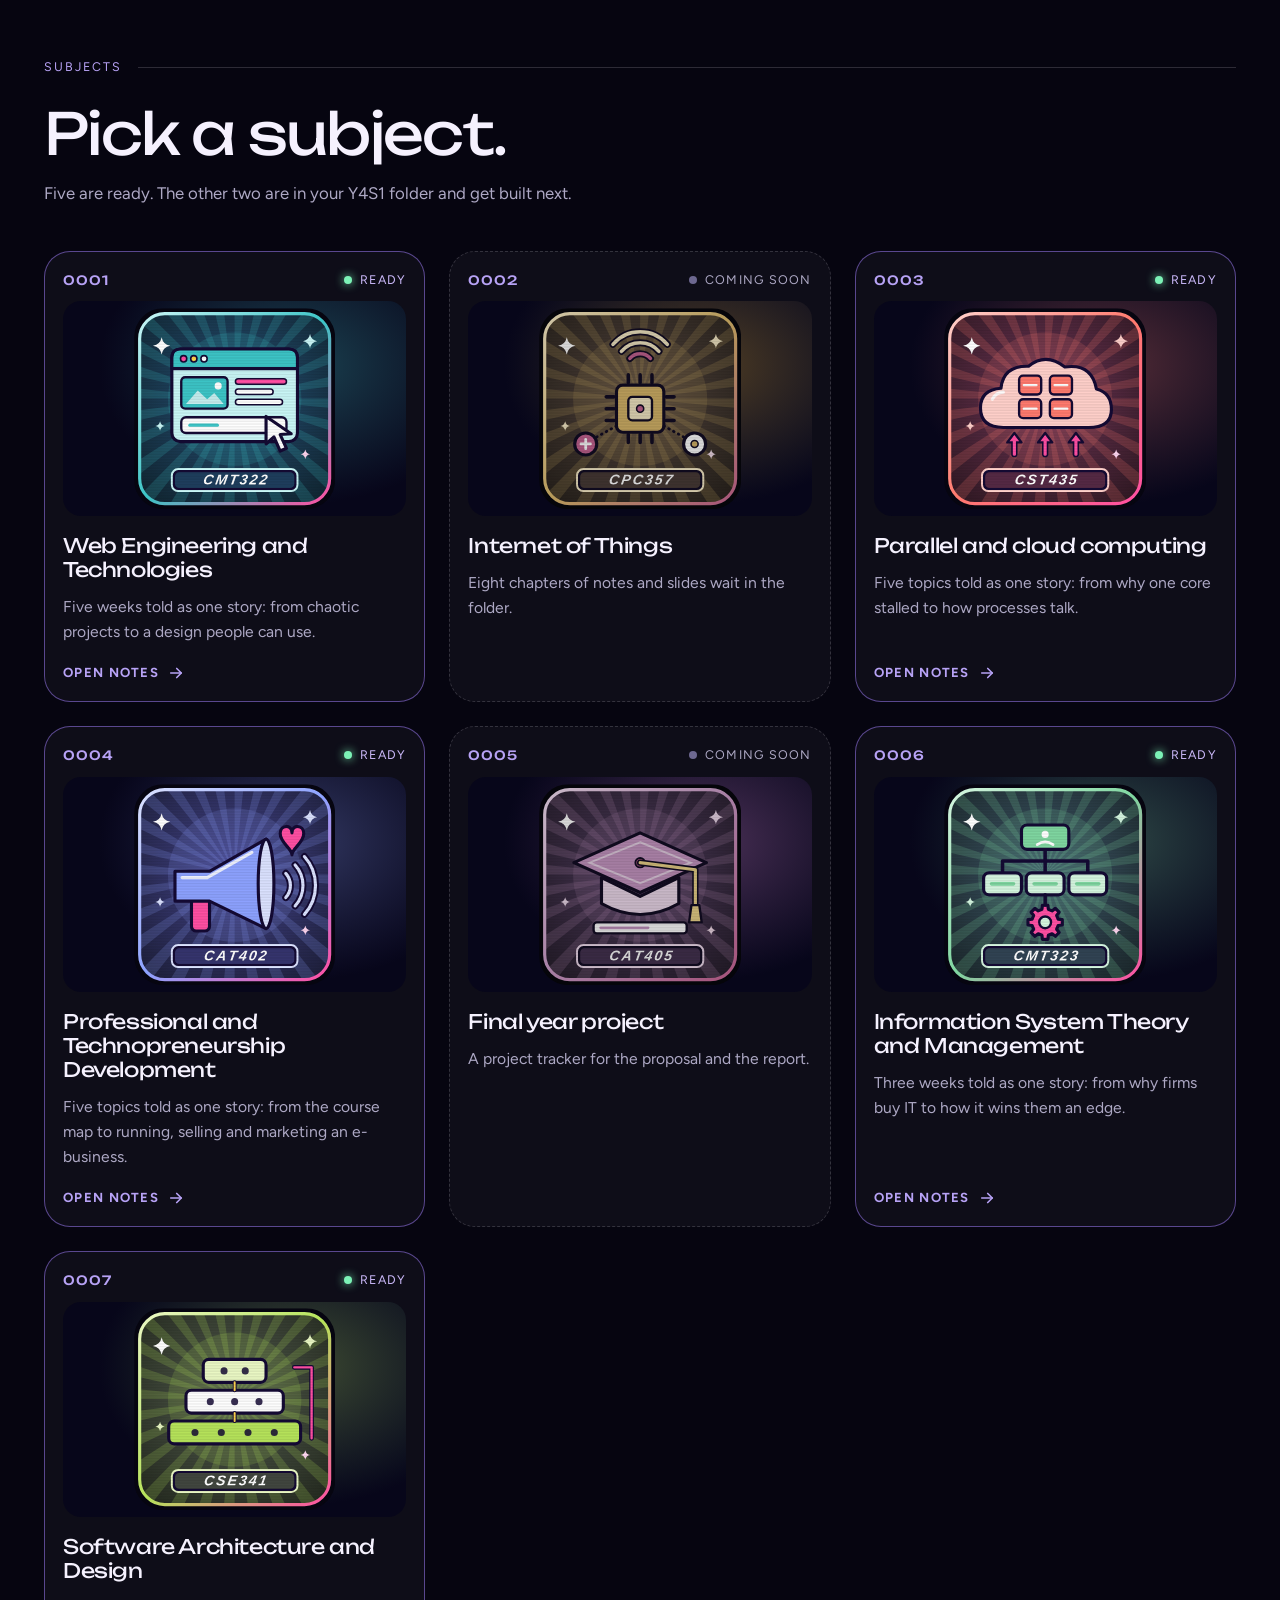
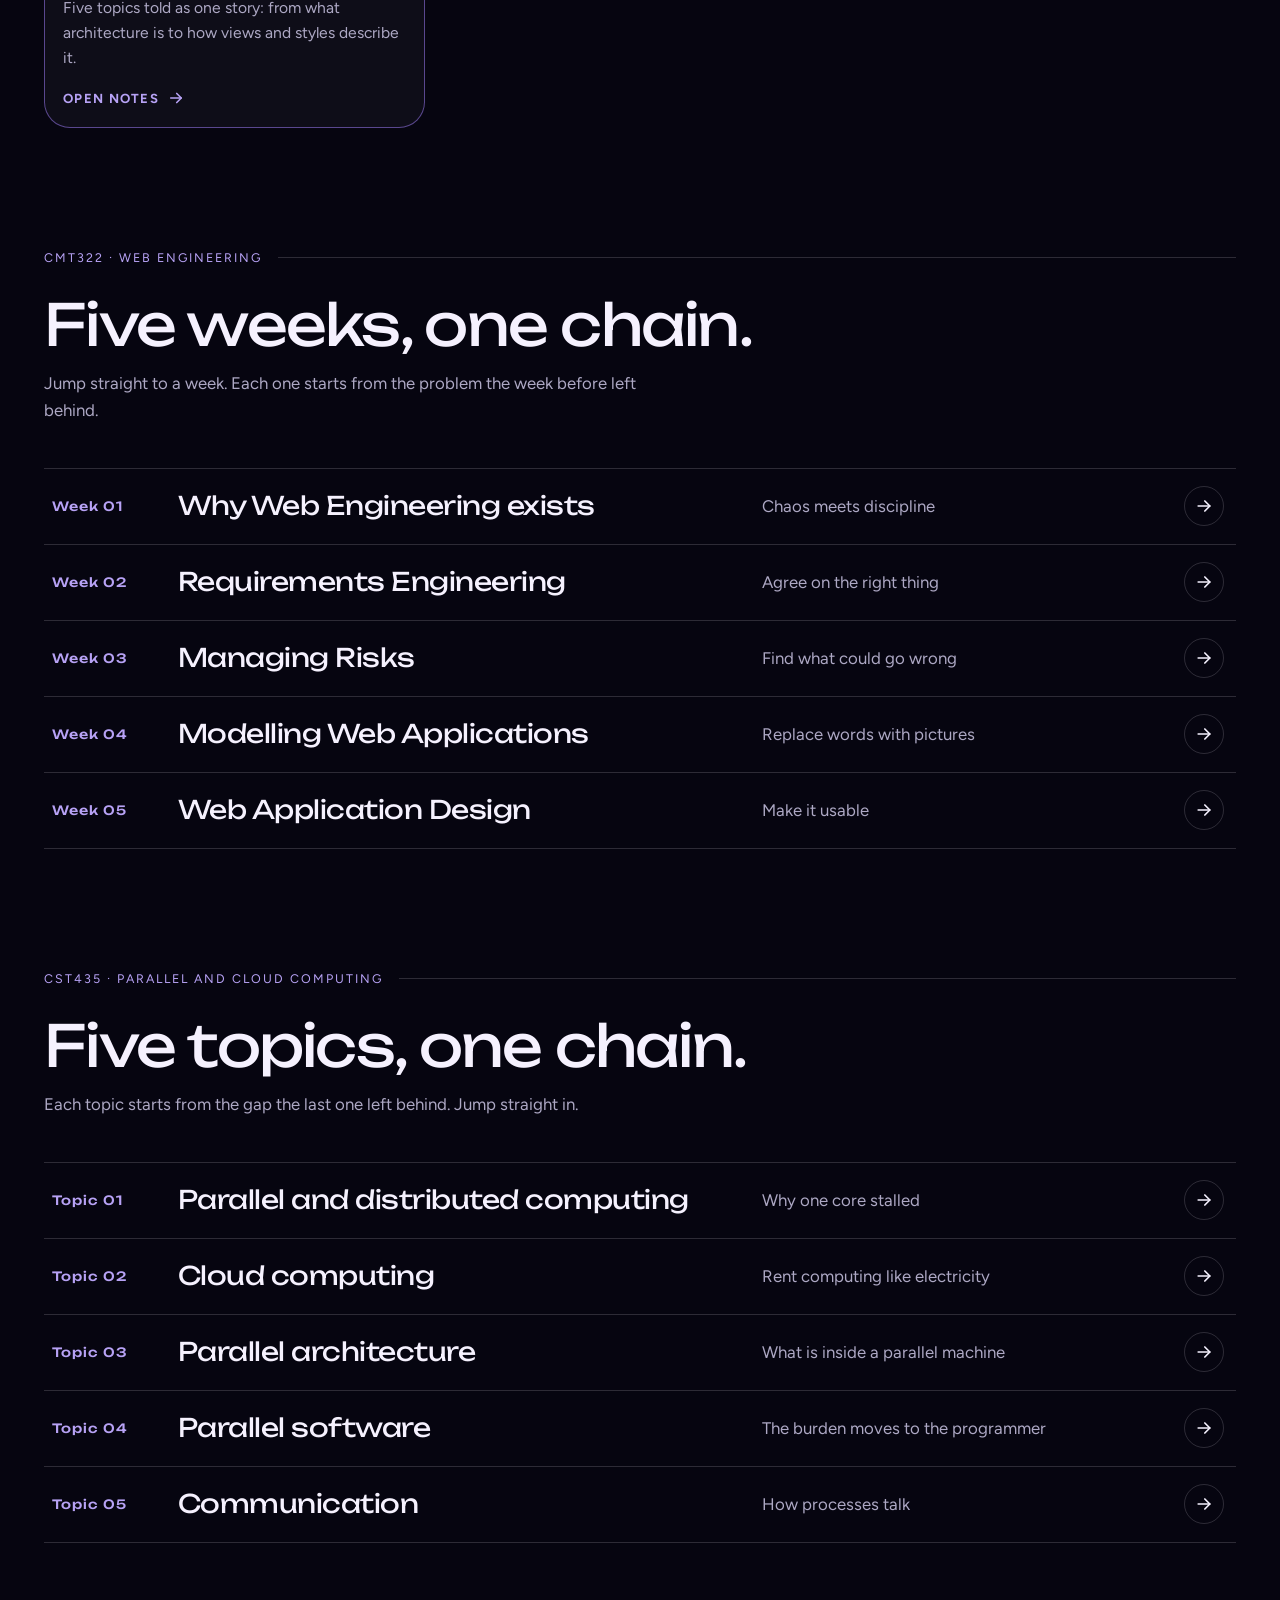
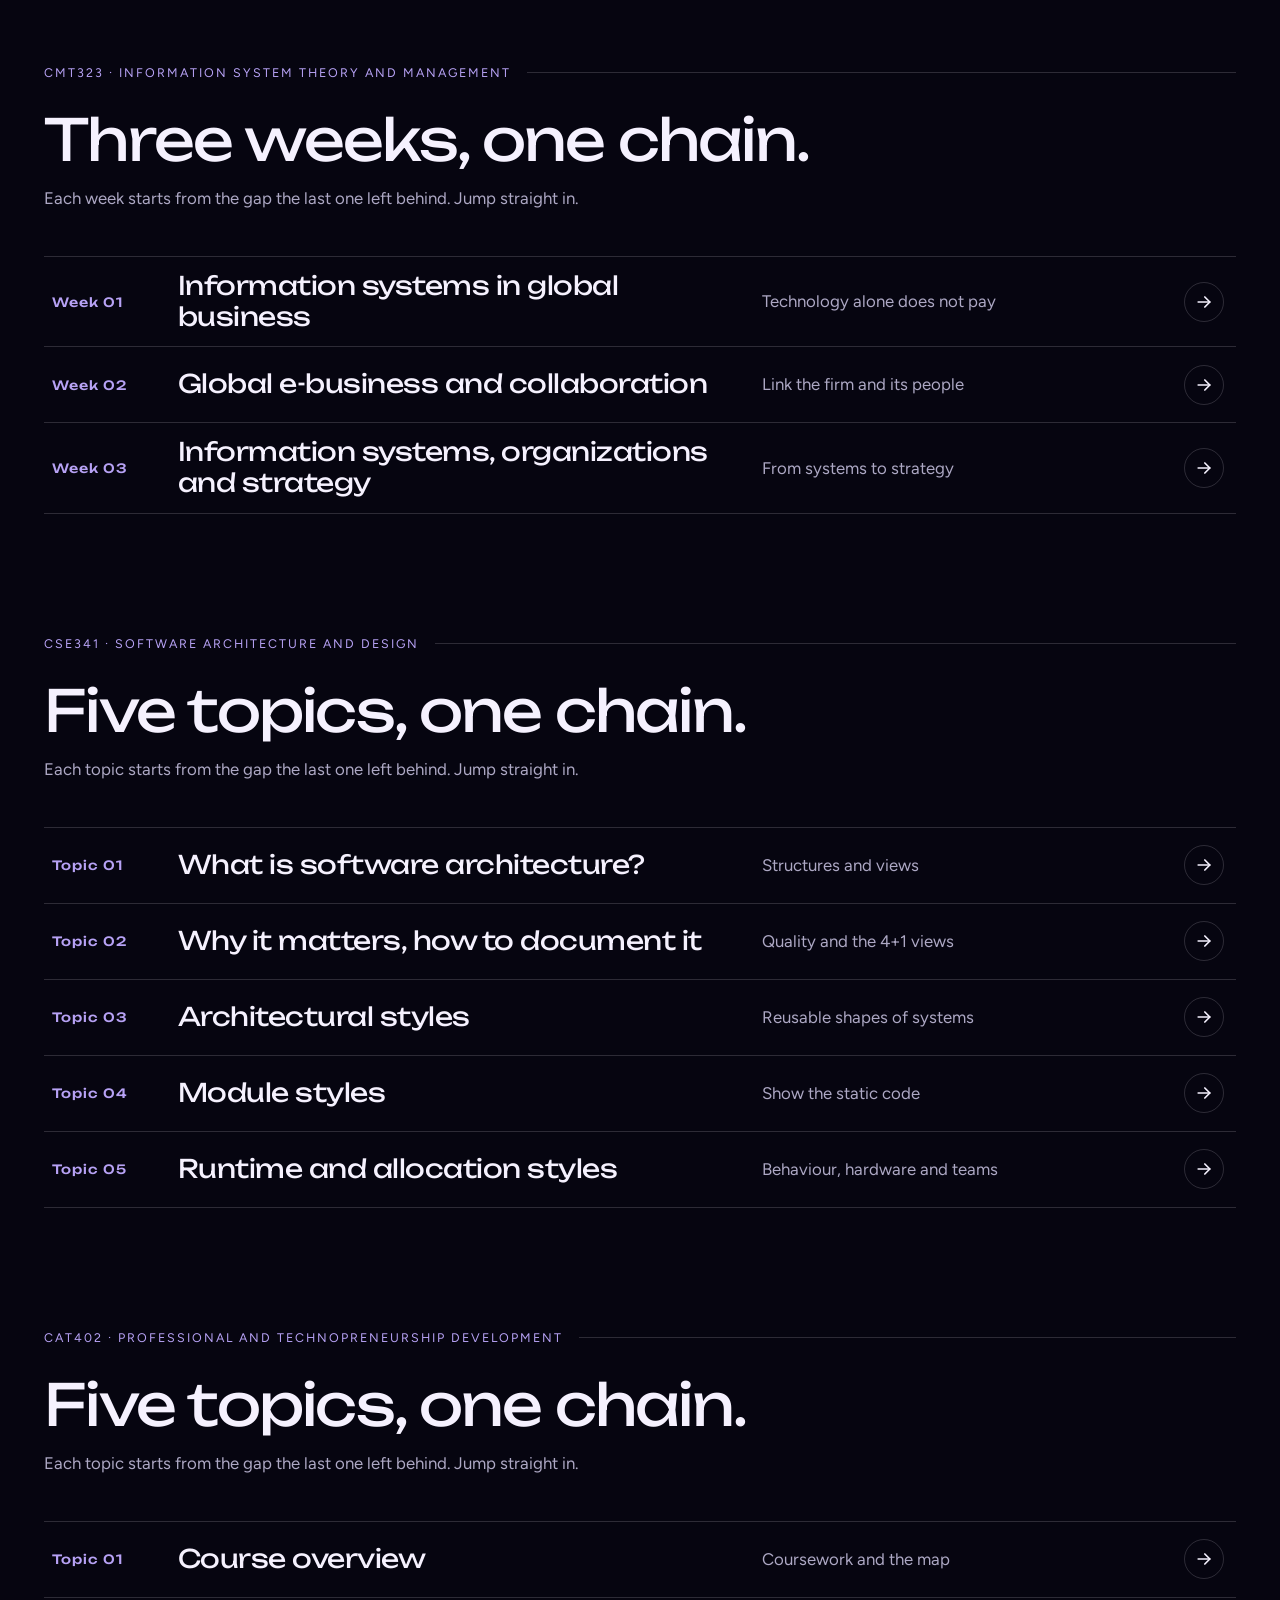
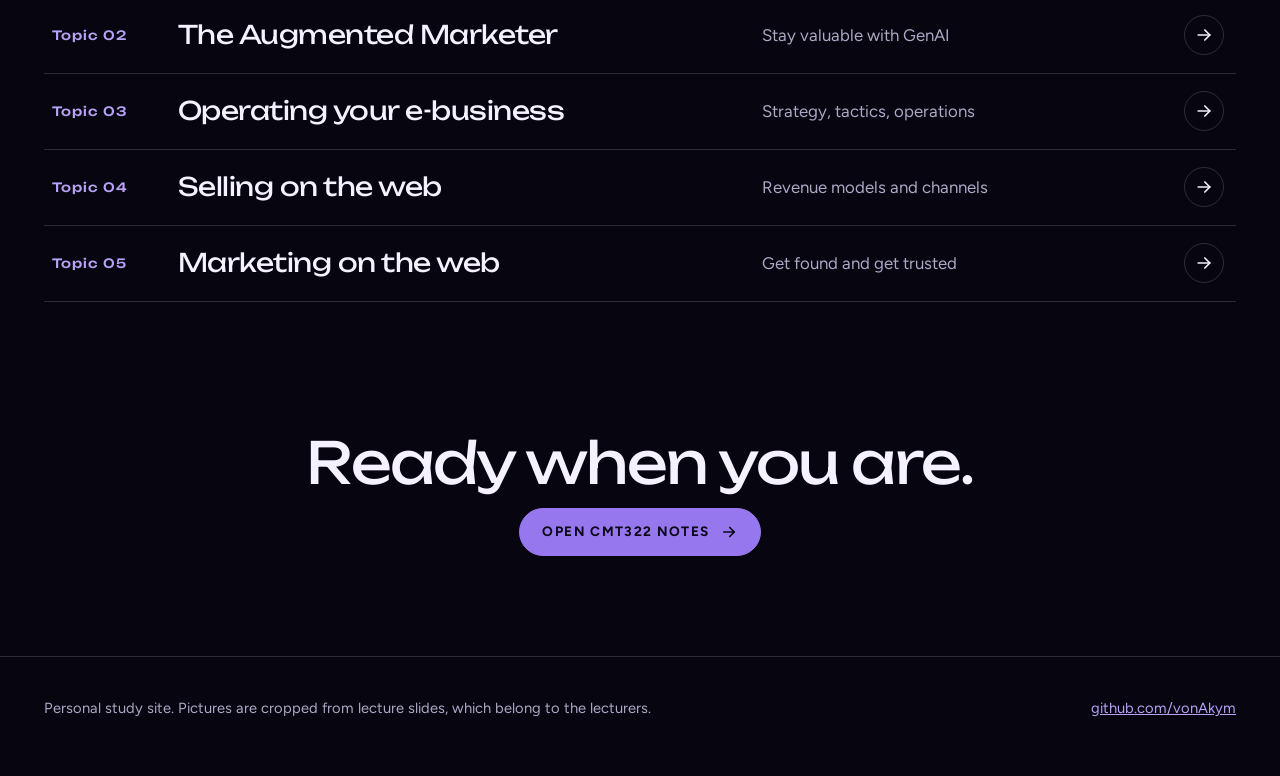
==== commit 55579cd2: "Add CAT402 notes page (Topics 1-5, mini project, Exclusive Tips) and hub card Co-Authored-By: Claude" ====
--- a/index.html
+++ b/index.html
@@ -253,7 +253,7 @@
   <div class="halo" data-loop><span class="orb big" aria-hidden="true"></span><span class="orbit" aria-hidden="true"><span class="sx"><span class="sy"><i class="dot"></i></span></span></span><span class="orbit two" aria-hidden="true"><span class="sx"><span class="sy"><i class="dot"></i></span></span></span></div>
 </div>
 <div class="wrap"><div class="stats">
-  <div><b>07</b><span>Subjects</span></div><div><b>04</b><span>Ready now</span></div><div><b>94</b><span>Flashcards</span></div>
+  <div><b>07</b><span>Subjects</span></div><div><b>05</b><span>Ready now</span></div><div><b>123</b><span>Flashcards</span></div>
 </div></div></section>
 
 <section class="s" id="method"><div class="wrap">
@@ -266,8 +266,8 @@
 <section class="s" id="subjects"><div class="wrap">
   <p class="kicker">Subjects</p>
   <h2>Pick a subject.</h2>
-  <p class="sub">Four are ready. The other three are in your Y4S1 folder and get built next.</p>
-  <ul class="projects"><li data-loop><a class="proj ready" href="cmt322/"><div class="row"><span class="num" data-scramble>0001</span><span class="state on"><i></i>Ready</span></div><div class="art" style="--h:#3cc4c6"><img class="ico" src="assets/subjects/cmt322.svg" width="512" height="512" alt="" loading="lazy" decoding="async"></div><h3>Web Engineering and Technologies</h3><p>Five weeks told as one story: from chaotic projects to a design people can use.</p><span class="more">Open notes <svg class="ic" width="18" height="18" viewBox="0 0 24 24" fill="none" stroke="currentColor" stroke-width="2.2" stroke-linecap="round" stroke-linejoin="round" aria-hidden="true"><path d="M5 12h14"/><path d="m13 6 6 6-6 6"/></svg></span></a></li><li data-loop><div class="proj soon"><div class="row"><span class="num" data-scramble>0002</span><span class="state"><i></i>Coming soon</span></div><div class="art" style="--h:#f0b429"><img class="ico" src="assets/subjects/cpc357.svg" width="512" height="512" alt="" loading="lazy" decoding="async"></div><h3>Internet of Things</h3><p>Eight chapters of notes and slides wait in the folder.</p></div></li><li data-loop><a class="proj ready" href="cst435/"><div class="row"><span class="num" data-scramble>0003</span><span class="state on"><i></i>Ready</span></div><div class="art" style="--h:#ff7a6e"><img class="ico" src="assets/subjects/cst435.svg" width="512" height="512" alt="" loading="lazy" decoding="async"></div><h3>Parallel and cloud computing</h3><p>Five topics told as one story: from why one core stalled to how processes talk.</p><span class="more">Open notes <svg class="ic" width="18" height="18" viewBox="0 0 24 24" fill="none" stroke="currentColor" stroke-width="2.2" stroke-linecap="round" stroke-linejoin="round" aria-hidden="true"><path d="M5 12h14"/><path d="m13 6 6 6-6 6"/></svg></span></a></li><li data-loop><div class="proj soon"><div class="row"><span class="num" data-scramble>0004</span><span class="state"><i></i>Coming soon</span></div><div class="art" style="--h:#8da2ff"><img class="ico" src="assets/subjects/cat402.svg" width="512" height="512" alt="" loading="lazy" decoding="async"></div><h3>Digital marketing project</h3><p>A project tracker for guidelines, agenda and deliverables.</p></div></li><li data-loop><div class="proj soon"><div class="row"><span class="num" data-scramble>0005</span><span class="state"><i></i>Coming soon</span></div><div class="art" style="--h:#e08ada"><img class="ico" src="assets/subjects/cat405.svg" width="512" height="512" alt="" loading="lazy" decoding="async"></div><h3>Final year project</h3><p>A project tracker for the proposal and the report.</p></div></li><li data-loop><a class="proj ready" href="cmt323/"><div class="row"><span class="num" data-scramble>0006</span><span class="state on"><i></i>Ready</span></div><div class="art" style="--h:#7fd6a0"><img class="ico" src="assets/subjects/cmt323.svg" width="512" height="512" alt="" loading="lazy" decoding="async"></div><h3>Information System Theory and Management</h3><p>Three weeks told as one story: from why firms buy IT to how it wins them an edge.</p><span class="more">Open notes <svg class="ic" width="18" height="18" viewBox="0 0 24 24" fill="none" stroke="currentColor" stroke-width="2.2" stroke-linecap="round" stroke-linejoin="round" aria-hidden="true"><path d="M5 12h14"/><path d="m13 6 6 6-6 6"/></svg></span></a></li><li data-loop><a class="proj ready" href="cse341/"><div class="row"><span class="num" data-scramble>0007</span><span class="state on"><i></i>Ready</span></div><div class="art" style="--h:#b6e35a"><img class="ico" src="assets/subjects/cse341.svg" width="512" height="512" alt="" loading="lazy" decoding="async"></div><h3>Software Architecture and Design</h3><p>Five topics told as one story: from what architecture is to how views and styles describe it.</p><span class="more">Open notes <svg class="ic" width="18" height="18" viewBox="0 0 24 24" fill="none" stroke="currentColor" stroke-width="2.2" stroke-linecap="round" stroke-linejoin="round" aria-hidden="true"><path d="M5 12h14"/><path d="m13 6 6 6-6 6"/></svg></span></a></li></ul>
+  <p class="sub">Five are ready. The other two are in your Y4S1 folder and get built next.</p>
+  <ul class="projects"><li data-loop><a class="proj ready" href="cmt322/"><div class="row"><span class="num" data-scramble>0001</span><span class="state on"><i></i>Ready</span></div><div class="art" style="--h:#3cc4c6"><img class="ico" src="assets/subjects/cmt322.svg" width="512" height="512" alt="" loading="lazy" decoding="async"></div><h3>Web Engineering and Technologies</h3><p>Five weeks told as one story: from chaotic projects to a design people can use.</p><span class="more">Open notes <svg class="ic" width="18" height="18" viewBox="0 0 24 24" fill="none" stroke="currentColor" stroke-width="2.2" stroke-linecap="round" stroke-linejoin="round" aria-hidden="true"><path d="M5 12h14"/><path d="m13 6 6 6-6 6"/></svg></span></a></li><li data-loop><div class="proj soon"><div class="row"><span class="num" data-scramble>0002</span><span class="state"><i></i>Coming soon</span></div><div class="art" style="--h:#f0b429"><img class="ico" src="assets/subjects/cpc357.svg" width="512" height="512" alt="" loading="lazy" decoding="async"></div><h3>Internet of Things</h3><p>Eight chapters of notes and slides wait in the folder.</p></div></li><li data-loop><a class="proj ready" href="cst435/"><div class="row"><span class="num" data-scramble>0003</span><span class="state on"><i></i>Ready</span></div><div class="art" style="--h:#ff7a6e"><img class="ico" src="assets/subjects/cst435.svg" width="512" height="512" alt="" loading="lazy" decoding="async"></div><h3>Parallel and cloud computing</h3><p>Five topics told as one story: from why one core stalled to how processes talk.</p><span class="more">Open notes <svg class="ic" width="18" height="18" viewBox="0 0 24 24" fill="none" stroke="currentColor" stroke-width="2.2" stroke-linecap="round" stroke-linejoin="round" aria-hidden="true"><path d="M5 12h14"/><path d="m13 6 6 6-6 6"/></svg></span></a></li><li data-loop><a class="proj ready" href="cat402/"><div class="row"><span class="num" data-scramble>0004</span><span class="state on"><i></i>Ready</span></div><div class="art" style="--h:#8da2ff"><img class="ico" src="assets/subjects/cat402.svg" width="512" height="512" alt="" loading="lazy" decoding="async"></div><h3>Professional and Technopreneurship Development</h3><p>Five topics told as one story: from the course map to running, selling and marketing an e-business.</p><span class="more">Open notes <svg class="ic" width="18" height="18" viewBox="0 0 24 24" fill="none" stroke="currentColor" stroke-width="2.2" stroke-linecap="round" stroke-linejoin="round" aria-hidden="true"><path d="M5 12h14"/><path d="m13 6 6 6-6 6"/></svg></span></a></li><li data-loop><div class="proj soon"><div class="row"><span class="num" data-scramble>0005</span><span class="state"><i></i>Coming soon</span></div><div class="art" style="--h:#e08ada"><img class="ico" src="assets/subjects/cat405.svg" width="512" height="512" alt="" loading="lazy" decoding="async"></div><h3>Final year project</h3><p>A project tracker for the proposal and the report.</p></div></li><li data-loop><a class="proj ready" href="cmt323/"><div class="row"><span class="num" data-scramble>0006</span><span class="state on"><i></i>Ready</span></div><div class="art" style="--h:#7fd6a0"><img class="ico" src="assets/subjects/cmt323.svg" width="512" height="512" alt="" loading="lazy" decoding="async"></div><h3>Information System Theory and Management</h3><p>Three weeks told as one story: from why firms buy IT to how it wins them an edge.</p><span class="more">Open notes <svg class="ic" width="18" height="18" viewBox="0 0 24 24" fill="none" stroke="currentColor" stroke-width="2.2" stroke-linecap="round" stroke-linejoin="round" aria-hidden="true"><path d="M5 12h14"/><path d="m13 6 6 6-6 6"/></svg></span></a></li><li data-loop><a class="proj ready" href="cse341/"><div class="row"><span class="num" data-scramble>0007</span><span class="state on"><i></i>Ready</span></div><div class="art" style="--h:#b6e35a"><img class="ico" src="assets/subjects/cse341.svg" width="512" height="512" alt="" loading="lazy" decoding="async"></div><h3>Software Architecture and Design</h3><p>Five topics told as one story: from what architecture is to how views and styles describe it.</p><span class="more">Open notes <svg class="ic" width="18" height="18" viewBox="0 0 24 24" fill="none" stroke="currentColor" stroke-width="2.2" stroke-linecap="round" stroke-linejoin="round" aria-hidden="true"><path d="M5 12h14"/><path d="m13 6 6 6-6 6"/></svg></span></a></li></ul>
 </div></section>
 
 <section class="s" id="weeks"><div class="wrap">
@@ -296,6 +296,13 @@
   <h2>Five topics, one chain.</h2>
   <p class="sub">Each topic starts from the gap the last one left behind. Jump straight in.</p>
   <ul class="weeks"><li><a href="cse341/#week-1"><span class="wn">Topic 01</span><span class="wt">What is software architecture?</span><span class="wd">Structures and views</span><span class="wa"><svg class="ic" width="20" height="20" viewBox="0 0 24 24" fill="none" stroke="currentColor" stroke-width="2" stroke-linecap="round" stroke-linejoin="round" aria-hidden="true"><path d="M5 12h14"/><path d="m13 6 6 6-6 6"/></svg></span></a></li><li><a href="cse341/#week-2"><span class="wn">Topic 02</span><span class="wt">Why it matters, how to document it</span><span class="wd">Quality and the 4+1 views</span><span class="wa"><svg class="ic" width="20" height="20" viewBox="0 0 24 24" fill="none" stroke="currentColor" stroke-width="2" stroke-linecap="round" stroke-linejoin="round" aria-hidden="true"><path d="M5 12h14"/><path d="m13 6 6 6-6 6"/></svg></span></a></li><li><a href="cse341/#week-3"><span class="wn">Topic 03</span><span class="wt">Architectural styles</span><span class="wd">Reusable shapes of systems</span><span class="wa"><svg class="ic" width="20" height="20" viewBox="0 0 24 24" fill="none" stroke="currentColor" stroke-width="2" stroke-linecap="round" stroke-linejoin="round" aria-hidden="true"><path d="M5 12h14"/><path d="m13 6 6 6-6 6"/></svg></span></a></li><li><a href="cse341/#week-4"><span class="wn">Topic 04</span><span class="wt">Module styles</span><span class="wd">Show the static code</span><span class="wa"><svg class="ic" width="20" height="20" viewBox="0 0 24 24" fill="none" stroke="currentColor" stroke-width="2" stroke-linecap="round" stroke-linejoin="round" aria-hidden="true"><path d="M5 12h14"/><path d="m13 6 6 6-6 6"/></svg></span></a></li><li><a href="cse341/#week-5"><span class="wn">Topic 05</span><span class="wt">Runtime and allocation styles</span><span class="wd">Behaviour, hardware and teams</span><span class="wa"><svg class="ic" width="20" height="20" viewBox="0 0 24 24" fill="none" stroke="currentColor" stroke-width="2" stroke-linecap="round" stroke-linejoin="round" aria-hidden="true"><path d="M5 12h14"/><path d="m13 6 6 6-6 6"/></svg></span></a></li></ul>
+</div></section>
+
+<section class="s" id="topics-cat402"><div class="wrap">
+  <p class="kicker">CAT402 · Professional and Technopreneurship Development</p>
+  <h2>Five topics, one chain.</h2>
+  <p class="sub">Each topic starts from the gap the last one left behind. Jump straight in.</p>
+  <ul class="weeks"><li><a href="cat402/#week-1"><span class="wn">Topic 01</span><span class="wt">Course overview</span><span class="wd">Coursework and the map</span><span class="wa"><svg class="ic" width="20" height="20" viewBox="0 0 24 24" fill="none" stroke="currentColor" stroke-width="2" stroke-linecap="round" stroke-linejoin="round" aria-hidden="true"><path d="M5 12h14"/><path d="m13 6 6 6-6 6"/></svg></span></a></li><li><a href="cat402/#week-2"><span class="wn">Topic 02</span><span class="wt">The Augmented Marketer</span><span class="wd">Stay valuable with GenAI</span><span class="wa"><svg class="ic" width="20" height="20" viewBox="0 0 24 24" fill="none" stroke="currentColor" stroke-width="2" stroke-linecap="round" stroke-linejoin="round" aria-hidden="true"><path d="M5 12h14"/><path d="m13 6 6 6-6 6"/></svg></span></a></li><li><a href="cat402/#week-3"><span class="wn">Topic 03</span><span class="wt">Operating your e-business</span><span class="wd">Strategy, tactics, operations</span><span class="wa"><svg class="ic" width="20" height="20" viewBox="0 0 24 24" fill="none" stroke="currentColor" stroke-width="2" stroke-linecap="round" stroke-linejoin="round" aria-hidden="true"><path d="M5 12h14"/><path d="m13 6 6 6-6 6"/></svg></span></a></li><li><a href="cat402/#week-4"><span class="wn">Topic 04</span><span class="wt">Selling on the web</span><span class="wd">Revenue models and channels</span><span class="wa"><svg class="ic" width="20" height="20" viewBox="0 0 24 24" fill="none" stroke="currentColor" stroke-width="2" stroke-linecap="round" stroke-linejoin="round" aria-hidden="true"><path d="M5 12h14"/><path d="m13 6 6 6-6 6"/></svg></span></a></li><li><a href="cat402/#week-5"><span class="wn">Topic 05</span><span class="wt">Marketing on the web</span><span class="wd">Get found and get trusted</span><span class="wa"><svg class="ic" width="20" height="20" viewBox="0 0 24 24" fill="none" stroke="currentColor" stroke-width="2" stroke-linecap="round" stroke-linejoin="round" aria-hidden="true"><path d="M5 12h14"/><path d="m13 6 6 6-6 6"/></svg></span></a></li></ul>
 </div></section>
 
 <section class="end"><div class="wrap">
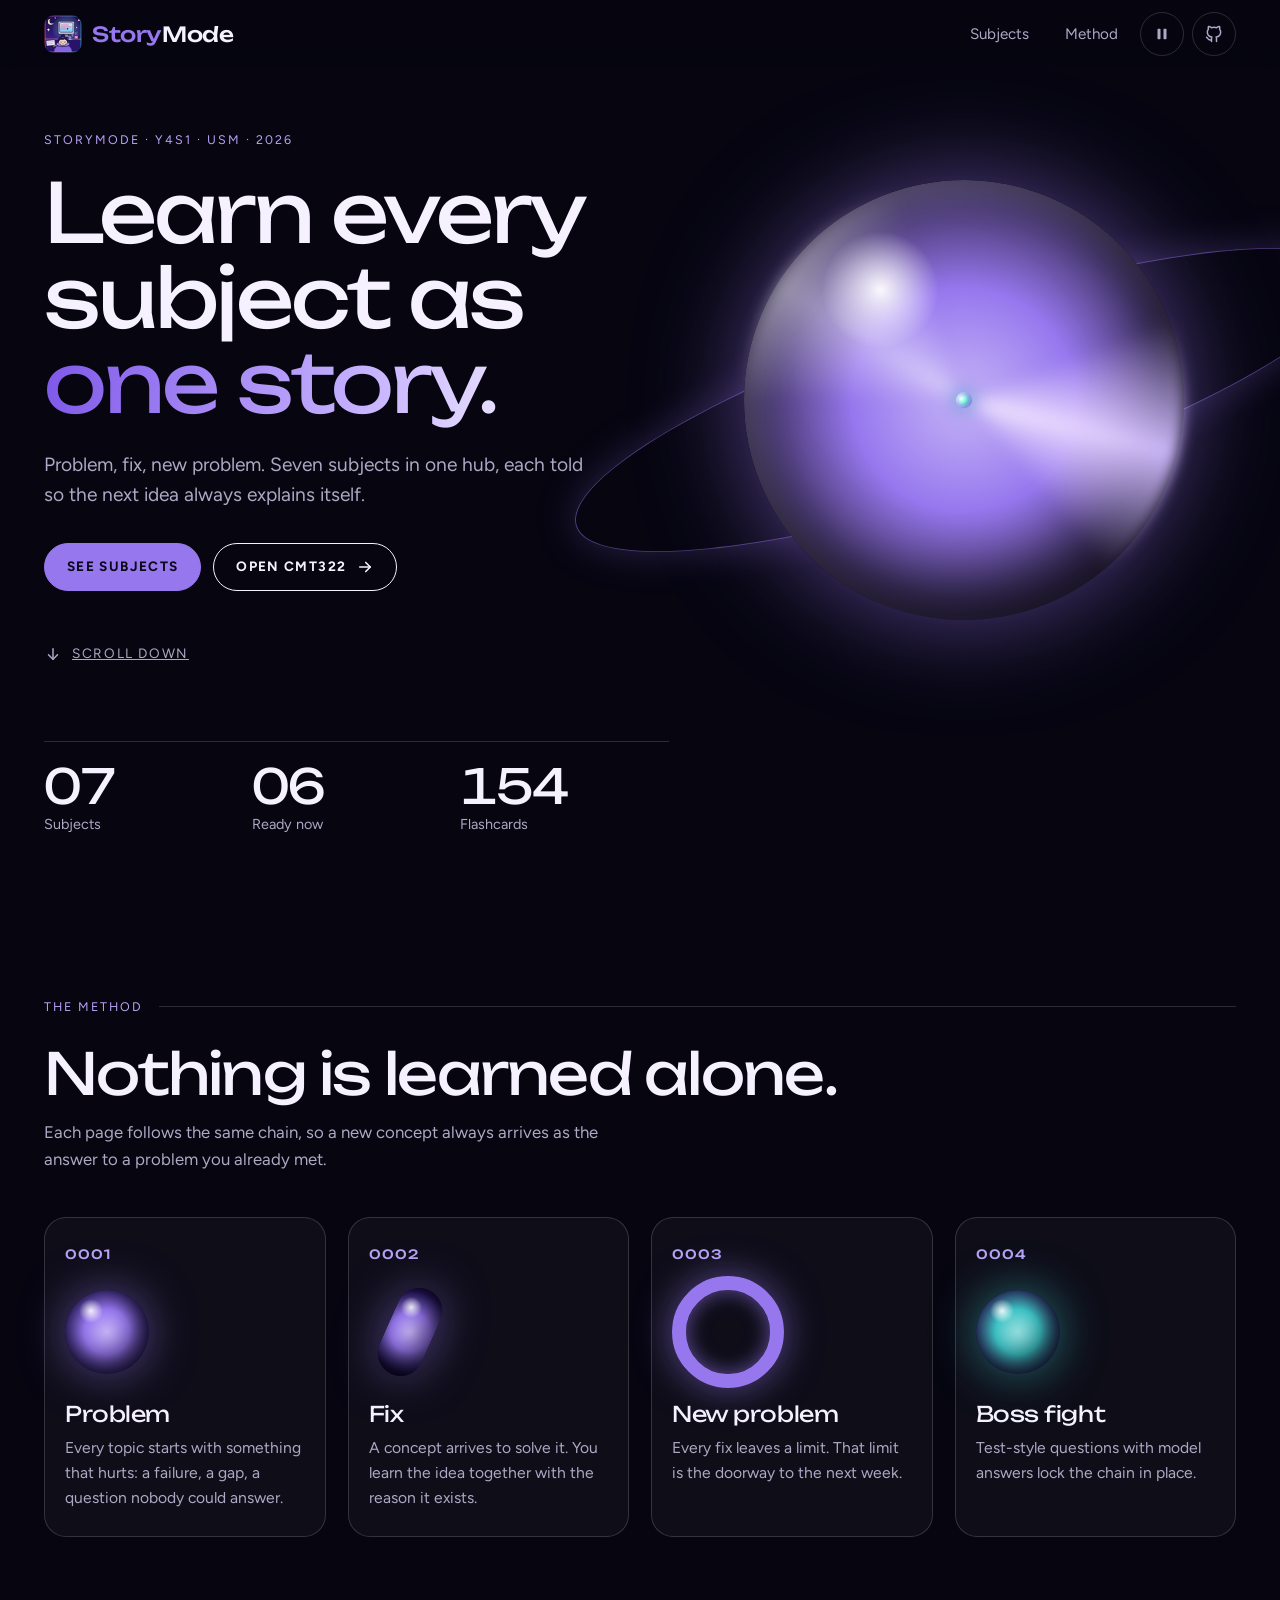
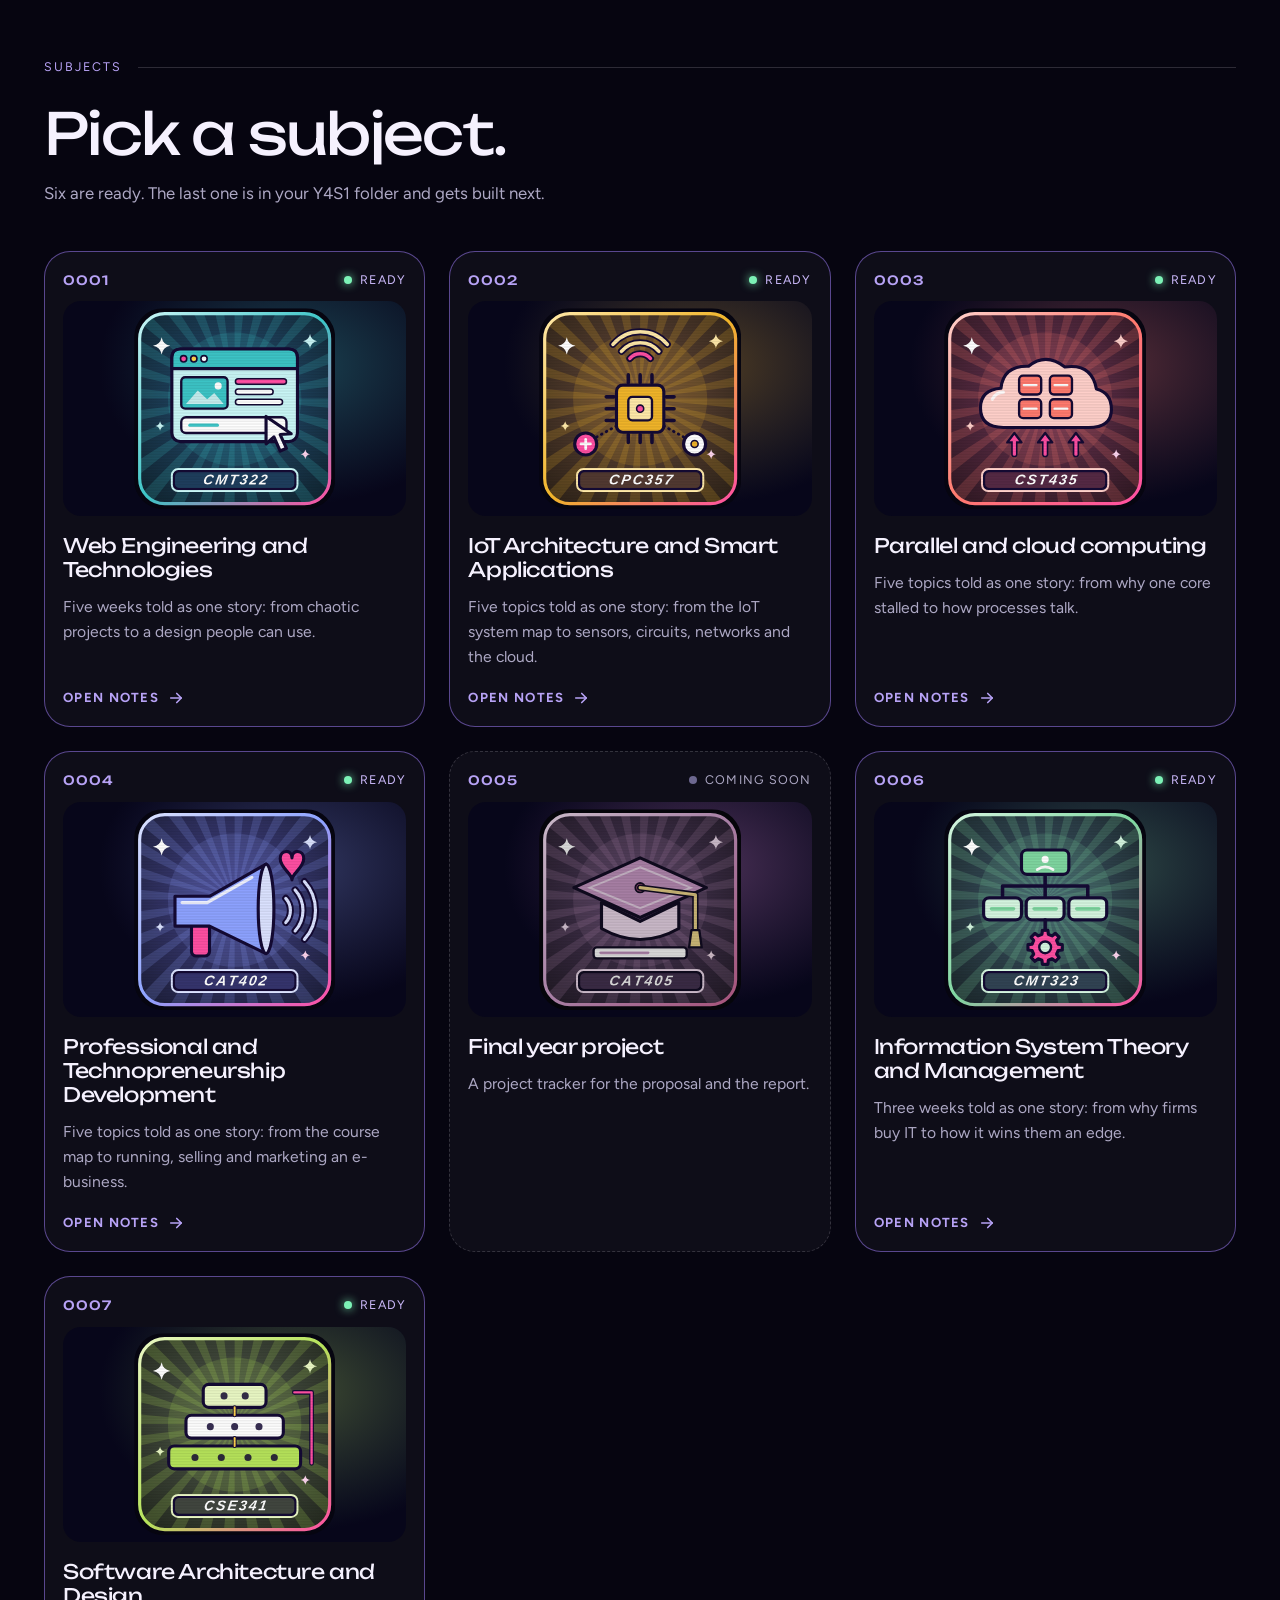
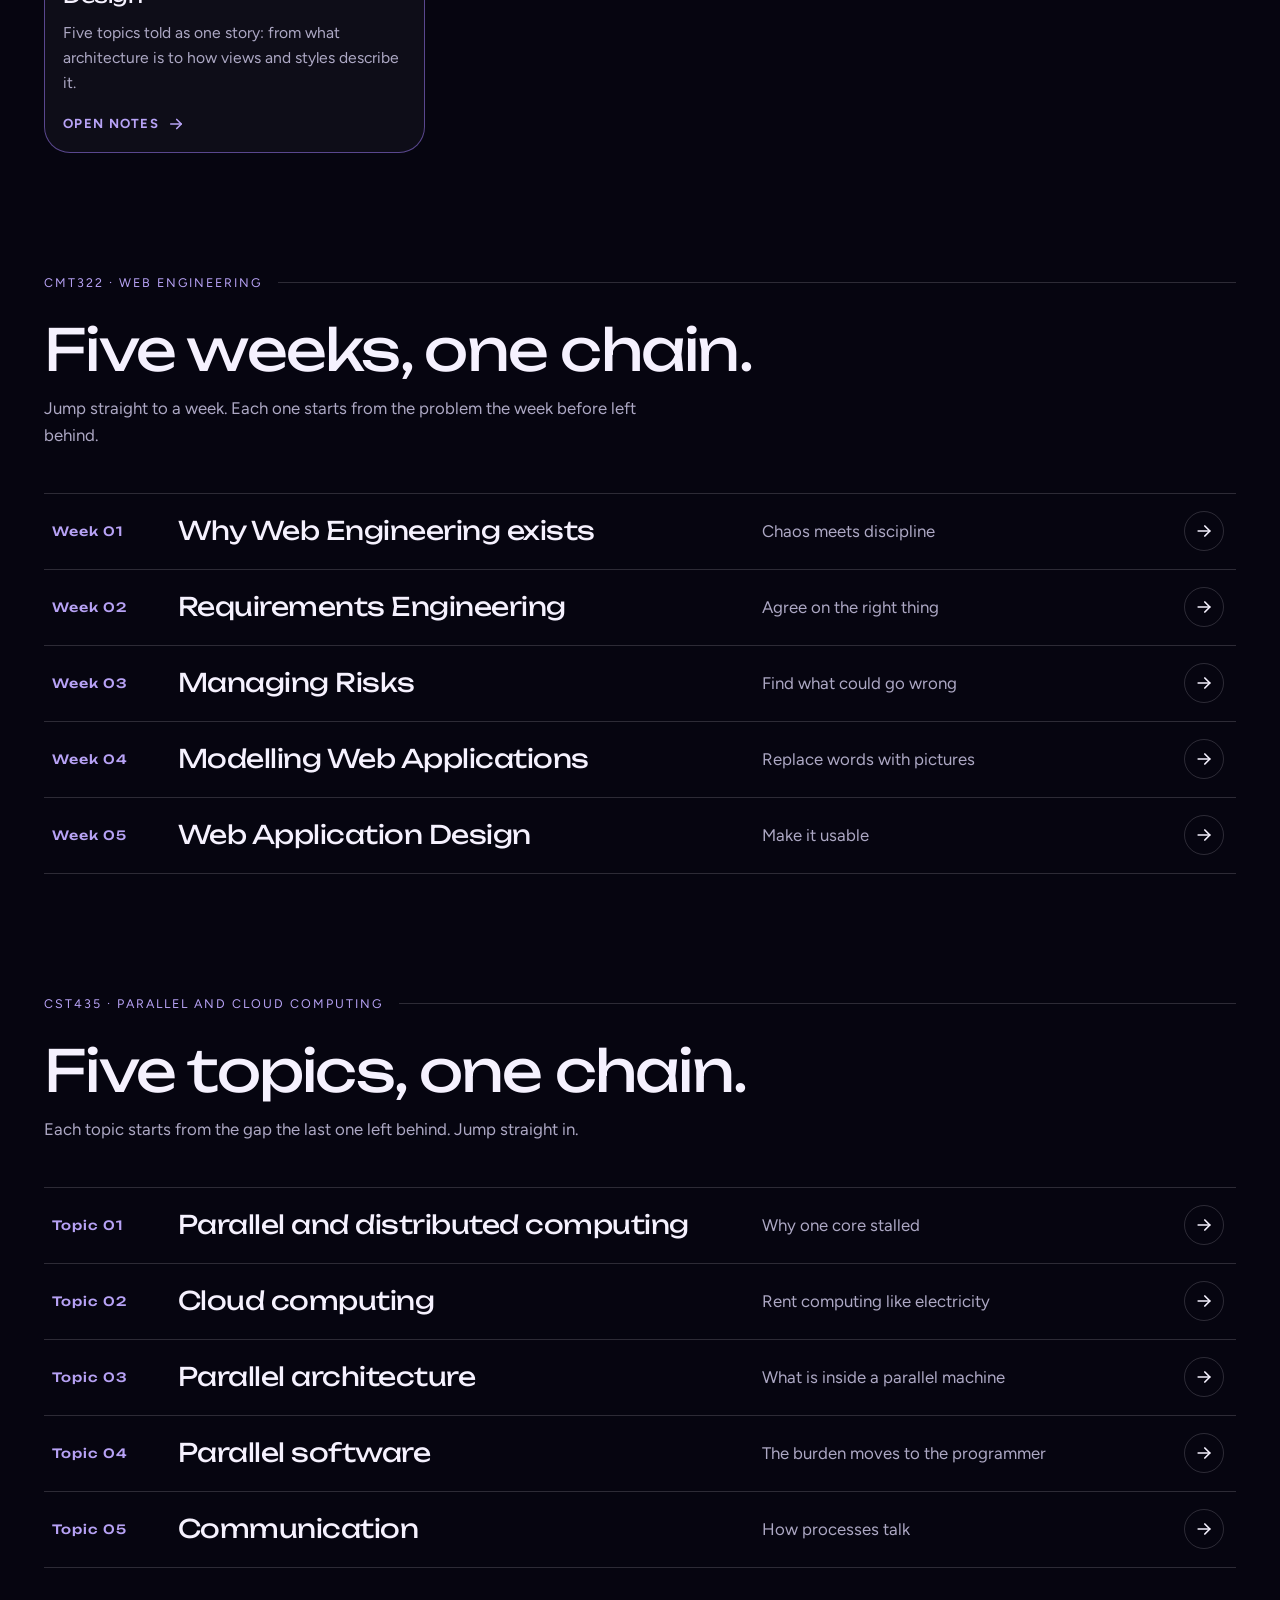
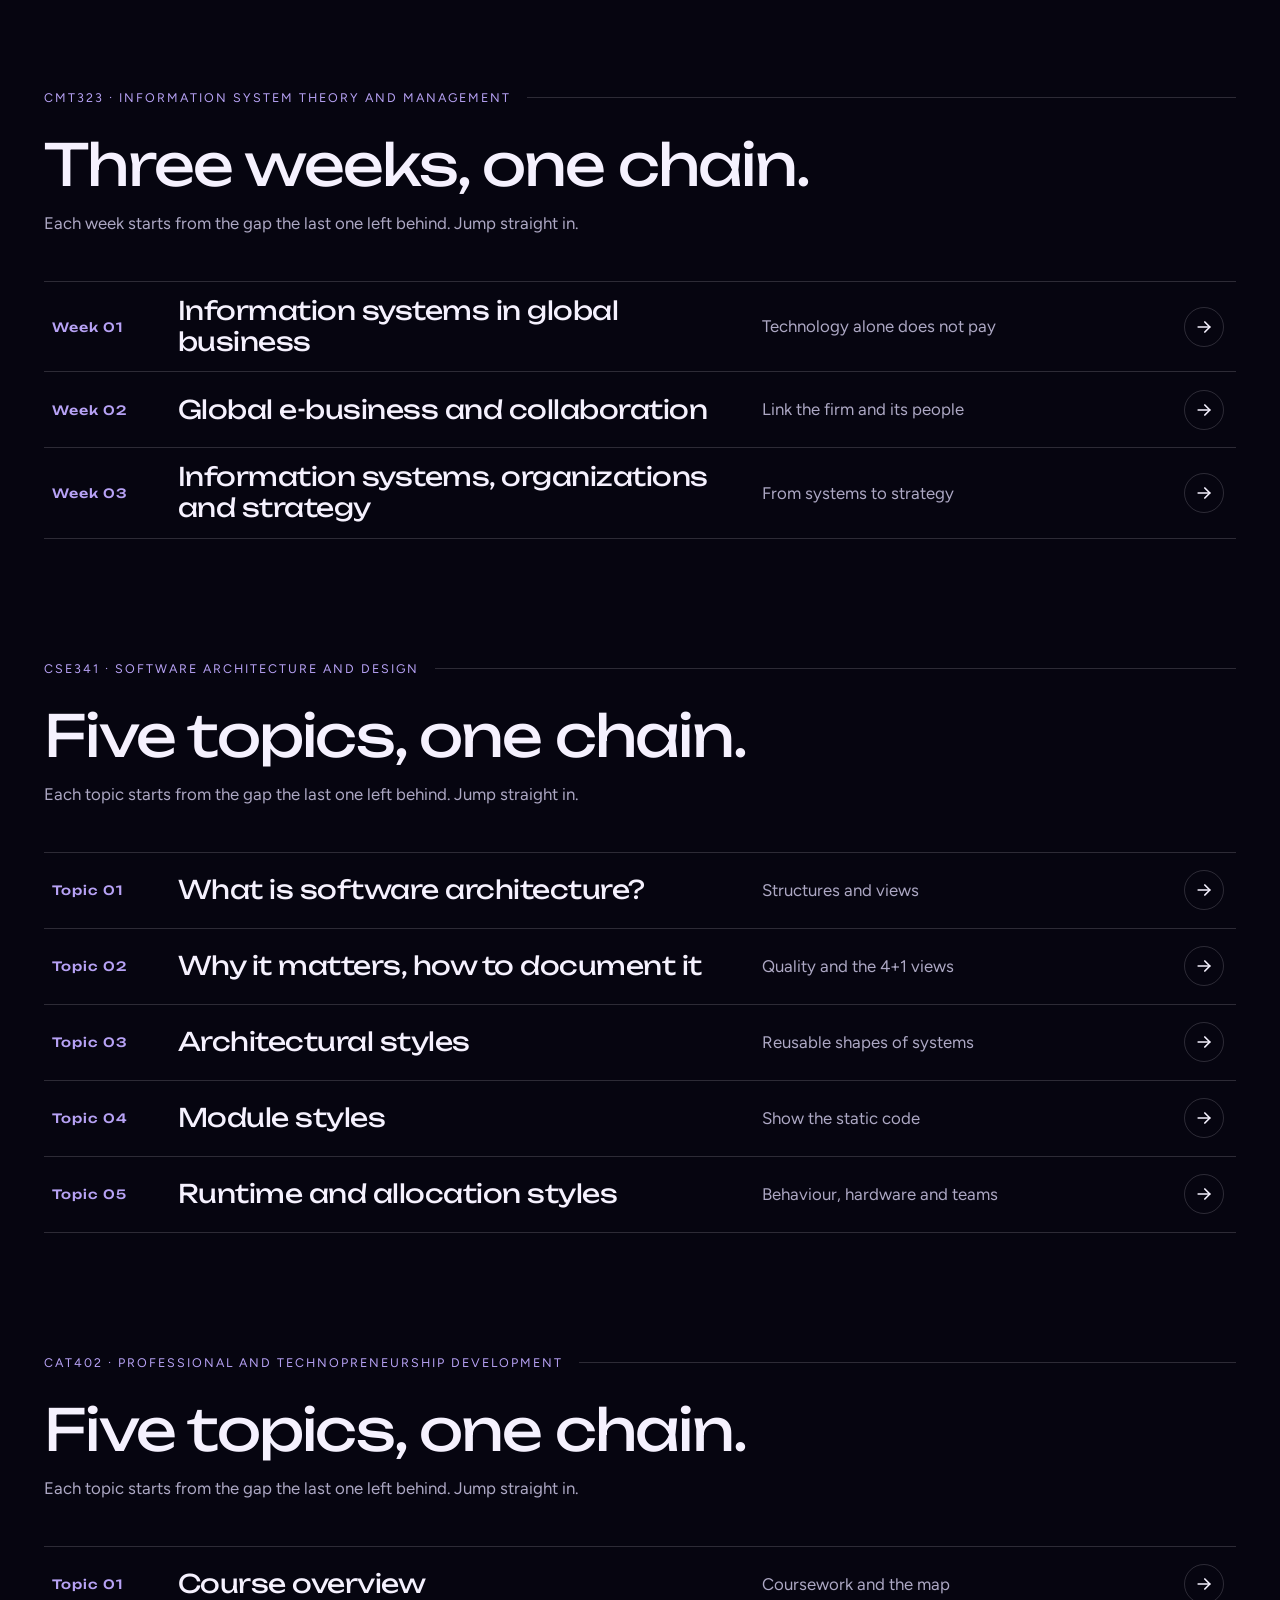
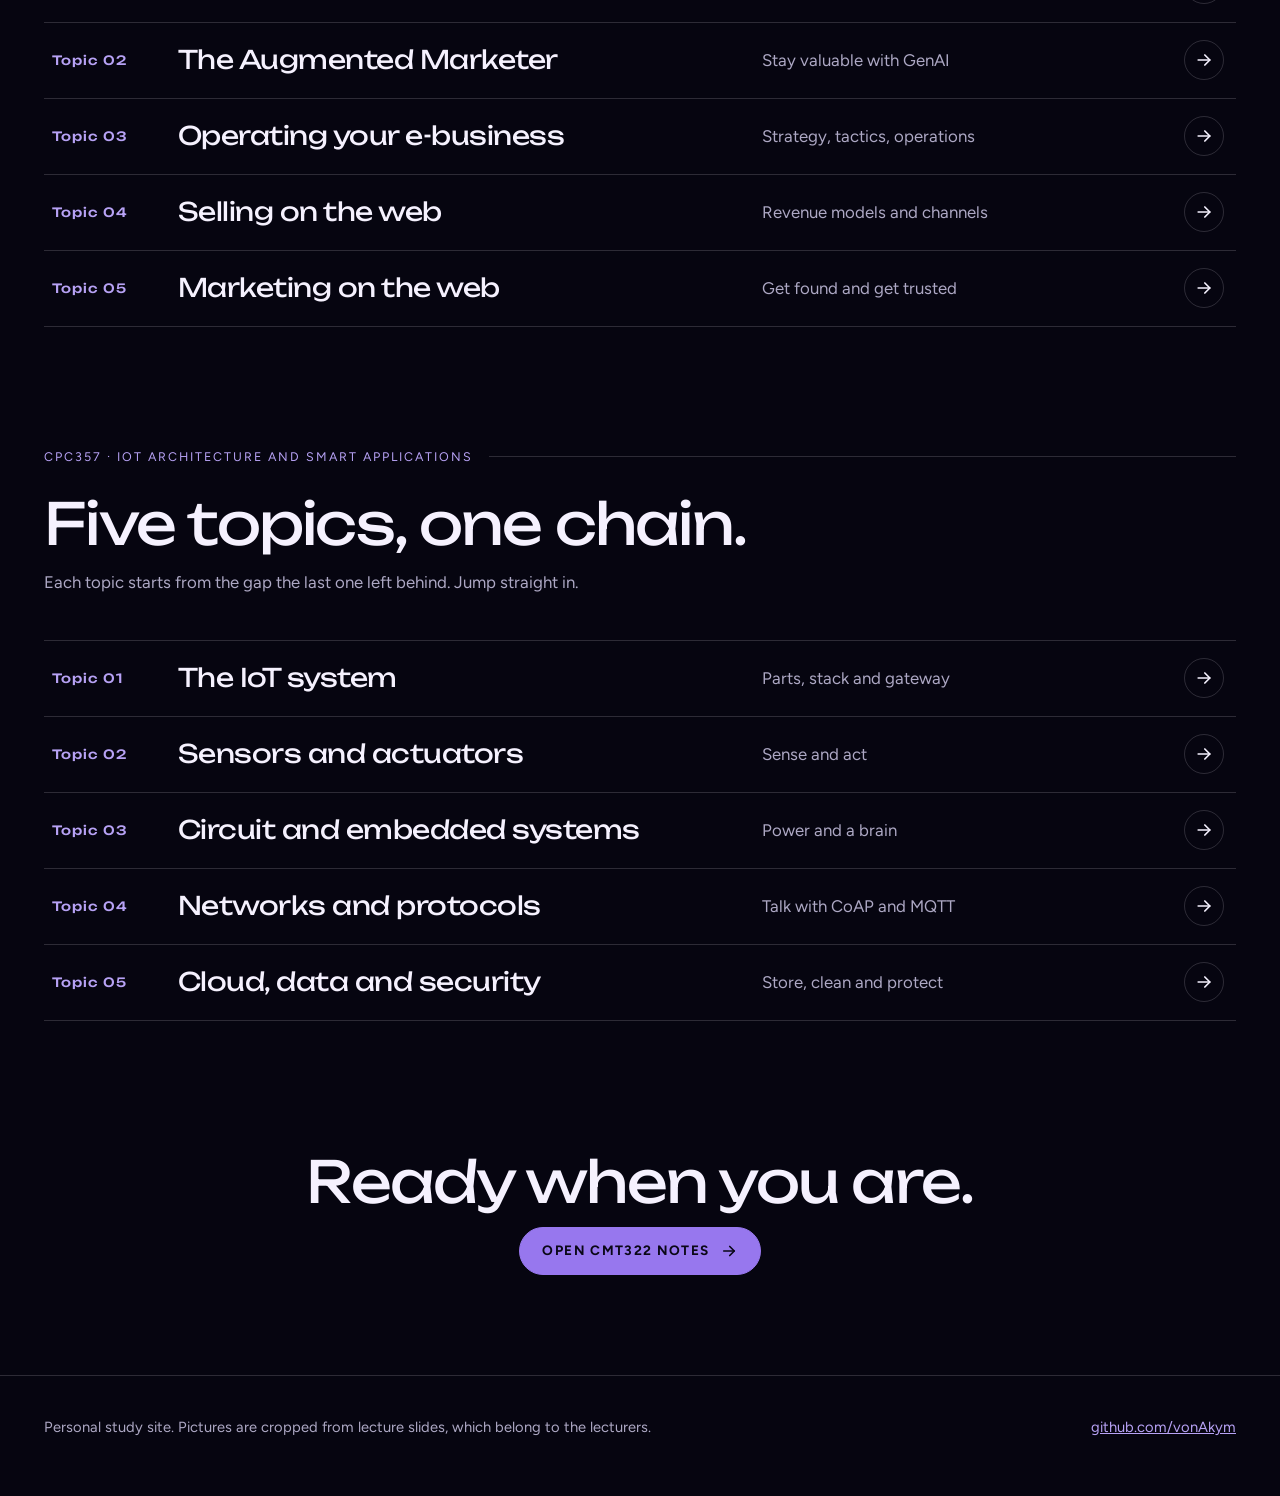
==== commit 98812a20: "Add CPC357 notes page (Topics 1-5, project) and hub card Co-Authored-By: Claude Sonnet 5.5 <noreply@" ====
--- a/index.html
+++ b/index.html
@@ -253,7 +253,7 @@
   <div class="halo" data-loop><span class="orb big" aria-hidden="true"></span><span class="orbit" aria-hidden="true"><span class="sx"><span class="sy"><i class="dot"></i></span></span></span><span class="orbit two" aria-hidden="true"><span class="sx"><span class="sy"><i class="dot"></i></span></span></span></div>
 </div>
 <div class="wrap"><div class="stats">
-  <div><b>07</b><span>Subjects</span></div><div><b>05</b><span>Ready now</span></div><div><b>123</b><span>Flashcards</span></div>
+  <div><b>07</b><span>Subjects</span></div><div><b>06</b><span>Ready now</span></div><div><b>154</b><span>Flashcards</span></div>
 </div></div></section>
 
 <section class="s" id="method"><div class="wrap">
@@ -266,8 +266,8 @@
 <section class="s" id="subjects"><div class="wrap">
   <p class="kicker">Subjects</p>
   <h2>Pick a subject.</h2>
-  <p class="sub">Five are ready. The other two are in your Y4S1 folder and get built next.</p>
-  <ul class="projects"><li data-loop><a class="proj ready" href="cmt322/"><div class="row"><span class="num" data-scramble>0001</span><span class="state on"><i></i>Ready</span></div><div class="art" style="--h:#3cc4c6"><img class="ico" src="assets/subjects/cmt322.svg" width="512" height="512" alt="" loading="lazy" decoding="async"></div><h3>Web Engineering and Technologies</h3><p>Five weeks told as one story: from chaotic projects to a design people can use.</p><span class="more">Open notes <svg class="ic" width="18" height="18" viewBox="0 0 24 24" fill="none" stroke="currentColor" stroke-width="2.2" stroke-linecap="round" stroke-linejoin="round" aria-hidden="true"><path d="M5 12h14"/><path d="m13 6 6 6-6 6"/></svg></span></a></li><li data-loop><div class="proj soon"><div class="row"><span class="num" data-scramble>0002</span><span class="state"><i></i>Coming soon</span></div><div class="art" style="--h:#f0b429"><img class="ico" src="assets/subjects/cpc357.svg" width="512" height="512" alt="" loading="lazy" decoding="async"></div><h3>Internet of Things</h3><p>Eight chapters of notes and slides wait in the folder.</p></div></li><li data-loop><a class="proj ready" href="cst435/"><div class="row"><span class="num" data-scramble>0003</span><span class="state on"><i></i>Ready</span></div><div class="art" style="--h:#ff7a6e"><img class="ico" src="assets/subjects/cst435.svg" width="512" height="512" alt="" loading="lazy" decoding="async"></div><h3>Parallel and cloud computing</h3><p>Five topics told as one story: from why one core stalled to how processes talk.</p><span class="more">Open notes <svg class="ic" width="18" height="18" viewBox="0 0 24 24" fill="none" stroke="currentColor" stroke-width="2.2" stroke-linecap="round" stroke-linejoin="round" aria-hidden="true"><path d="M5 12h14"/><path d="m13 6 6 6-6 6"/></svg></span></a></li><li data-loop><a class="proj ready" href="cat402/"><div class="row"><span class="num" data-scramble>0004</span><span class="state on"><i></i>Ready</span></div><div class="art" style="--h:#8da2ff"><img class="ico" src="assets/subjects/cat402.svg" width="512" height="512" alt="" loading="lazy" decoding="async"></div><h3>Professional and Technopreneurship Development</h3><p>Five topics told as one story: from the course map to running, selling and marketing an e-business.</p><span class="more">Open notes <svg class="ic" width="18" height="18" viewBox="0 0 24 24" fill="none" stroke="currentColor" stroke-width="2.2" stroke-linecap="round" stroke-linejoin="round" aria-hidden="true"><path d="M5 12h14"/><path d="m13 6 6 6-6 6"/></svg></span></a></li><li data-loop><div class="proj soon"><div class="row"><span class="num" data-scramble>0005</span><span class="state"><i></i>Coming soon</span></div><div class="art" style="--h:#e08ada"><img class="ico" src="assets/subjects/cat405.svg" width="512" height="512" alt="" loading="lazy" decoding="async"></div><h3>Final year project</h3><p>A project tracker for the proposal and the report.</p></div></li><li data-loop><a class="proj ready" href="cmt323/"><div class="row"><span class="num" data-scramble>0006</span><span class="state on"><i></i>Ready</span></div><div class="art" style="--h:#7fd6a0"><img class="ico" src="assets/subjects/cmt323.svg" width="512" height="512" alt="" loading="lazy" decoding="async"></div><h3>Information System Theory and Management</h3><p>Three weeks told as one story: from why firms buy IT to how it wins them an edge.</p><span class="more">Open notes <svg class="ic" width="18" height="18" viewBox="0 0 24 24" fill="none" stroke="currentColor" stroke-width="2.2" stroke-linecap="round" stroke-linejoin="round" aria-hidden="true"><path d="M5 12h14"/><path d="m13 6 6 6-6 6"/></svg></span></a></li><li data-loop><a class="proj ready" href="cse341/"><div class="row"><span class="num" data-scramble>0007</span><span class="state on"><i></i>Ready</span></div><div class="art" style="--h:#b6e35a"><img class="ico" src="assets/subjects/cse341.svg" width="512" height="512" alt="" loading="lazy" decoding="async"></div><h3>Software Architecture and Design</h3><p>Five topics told as one story: from what architecture is to how views and styles describe it.</p><span class="more">Open notes <svg class="ic" width="18" height="18" viewBox="0 0 24 24" fill="none" stroke="currentColor" stroke-width="2.2" stroke-linecap="round" stroke-linejoin="round" aria-hidden="true"><path d="M5 12h14"/><path d="m13 6 6 6-6 6"/></svg></span></a></li></ul>
+  <p class="sub">Six are ready. The last one is in your Y4S1 folder and gets built next.</p>
+  <ul class="projects"><li data-loop><a class="proj ready" href="cmt322/"><div class="row"><span class="num" data-scramble>0001</span><span class="state on"><i></i>Ready</span></div><div class="art" style="--h:#3cc4c6"><img class="ico" src="assets/subjects/cmt322.svg" width="512" height="512" alt="" loading="lazy" decoding="async"></div><h3>Web Engineering and Technologies</h3><p>Five weeks told as one story: from chaotic projects to a design people can use.</p><span class="more">Open notes <svg class="ic" width="18" height="18" viewBox="0 0 24 24" fill="none" stroke="currentColor" stroke-width="2.2" stroke-linecap="round" stroke-linejoin="round" aria-hidden="true"><path d="M5 12h14"/><path d="m13 6 6 6-6 6"/></svg></span></a></li><li data-loop><a class="proj ready" href="cpc357/"><div class="row"><span class="num" data-scramble>0002</span><span class="state on"><i></i>Ready</span></div><div class="art" style="--h:#f0b429"><img class="ico" src="assets/subjects/cpc357.svg" width="512" height="512" alt="" loading="lazy" decoding="async"></div><h3>IoT Architecture and Smart Applications</h3><p>Five topics told as one story: from the IoT system map to sensors, circuits, networks and the cloud.</p><span class="more">Open notes <svg class="ic" width="18" height="18" viewBox="0 0 24 24" fill="none" stroke="currentColor" stroke-width="2.2" stroke-linecap="round" stroke-linejoin="round" aria-hidden="true"><path d="M5 12h14"/><path d="m13 6 6 6-6 6"/></svg></span></a></li><li data-loop><a class="proj ready" href="cst435/"><div class="row"><span class="num" data-scramble>0003</span><span class="state on"><i></i>Ready</span></div><div class="art" style="--h:#ff7a6e"><img class="ico" src="assets/subjects/cst435.svg" width="512" height="512" alt="" loading="lazy" decoding="async"></div><h3>Parallel and cloud computing</h3><p>Five topics told as one story: from why one core stalled to how processes talk.</p><span class="more">Open notes <svg class="ic" width="18" height="18" viewBox="0 0 24 24" fill="none" stroke="currentColor" stroke-width="2.2" stroke-linecap="round" stroke-linejoin="round" aria-hidden="true"><path d="M5 12h14"/><path d="m13 6 6 6-6 6"/></svg></span></a></li><li data-loop><a class="proj ready" href="cat402/"><div class="row"><span class="num" data-scramble>0004</span><span class="state on"><i></i>Ready</span></div><div class="art" style="--h:#8da2ff"><img class="ico" src="assets/subjects/cat402.svg" width="512" height="512" alt="" loading="lazy" decoding="async"></div><h3>Professional and Technopreneurship Development</h3><p>Five topics told as one story: from the course map to running, selling and marketing an e-business.</p><span class="more">Open notes <svg class="ic" width="18" height="18" viewBox="0 0 24 24" fill="none" stroke="currentColor" stroke-width="2.2" stroke-linecap="round" stroke-linejoin="round" aria-hidden="true"><path d="M5 12h14"/><path d="m13 6 6 6-6 6"/></svg></span></a></li><li data-loop><div class="proj soon"><div class="row"><span class="num" data-scramble>0005</span><span class="state"><i></i>Coming soon</span></div><div class="art" style="--h:#e08ada"><img class="ico" src="assets/subjects/cat405.svg" width="512" height="512" alt="" loading="lazy" decoding="async"></div><h3>Final year project</h3><p>A project tracker for the proposal and the report.</p></div></li><li data-loop><a class="proj ready" href="cmt323/"><div class="row"><span class="num" data-scramble>0006</span><span class="state on"><i></i>Ready</span></div><div class="art" style="--h:#7fd6a0"><img class="ico" src="assets/subjects/cmt323.svg" width="512" height="512" alt="" loading="lazy" decoding="async"></div><h3>Information System Theory and Management</h3><p>Three weeks told as one story: from why firms buy IT to how it wins them an edge.</p><span class="more">Open notes <svg class="ic" width="18" height="18" viewBox="0 0 24 24" fill="none" stroke="currentColor" stroke-width="2.2" stroke-linecap="round" stroke-linejoin="round" aria-hidden="true"><path d="M5 12h14"/><path d="m13 6 6 6-6 6"/></svg></span></a></li><li data-loop><a class="proj ready" href="cse341/"><div class="row"><span class="num" data-scramble>0007</span><span class="state on"><i></i>Ready</span></div><div class="art" style="--h:#b6e35a"><img class="ico" src="assets/subjects/cse341.svg" width="512" height="512" alt="" loading="lazy" decoding="async"></div><h3>Software Architecture and Design</h3><p>Five topics told as one story: from what architecture is to how views and styles describe it.</p><span class="more">Open notes <svg class="ic" width="18" height="18" viewBox="0 0 24 24" fill="none" stroke="currentColor" stroke-width="2.2" stroke-linecap="round" stroke-linejoin="round" aria-hidden="true"><path d="M5 12h14"/><path d="m13 6 6 6-6 6"/></svg></span></a></li></ul>
 </div></section>
 
 <section class="s" id="weeks"><div class="wrap">
@@ -303,6 +303,13 @@
   <h2>Five topics, one chain.</h2>
   <p class="sub">Each topic starts from the gap the last one left behind. Jump straight in.</p>
   <ul class="weeks"><li><a href="cat402/#week-1"><span class="wn">Topic 01</span><span class="wt">Course overview</span><span class="wd">Coursework and the map</span><span class="wa"><svg class="ic" width="20" height="20" viewBox="0 0 24 24" fill="none" stroke="currentColor" stroke-width="2" stroke-linecap="round" stroke-linejoin="round" aria-hidden="true"><path d="M5 12h14"/><path d="m13 6 6 6-6 6"/></svg></span></a></li><li><a href="cat402/#week-2"><span class="wn">Topic 02</span><span class="wt">The Augmented Marketer</span><span class="wd">Stay valuable with GenAI</span><span class="wa"><svg class="ic" width="20" height="20" viewBox="0 0 24 24" fill="none" stroke="currentColor" stroke-width="2" stroke-linecap="round" stroke-linejoin="round" aria-hidden="true"><path d="M5 12h14"/><path d="m13 6 6 6-6 6"/></svg></span></a></li><li><a href="cat402/#week-3"><span class="wn">Topic 03</span><span class="wt">Operating your e-business</span><span class="wd">Strategy, tactics, operations</span><span class="wa"><svg class="ic" width="20" height="20" viewBox="0 0 24 24" fill="none" stroke="currentColor" stroke-width="2" stroke-linecap="round" stroke-linejoin="round" aria-hidden="true"><path d="M5 12h14"/><path d="m13 6 6 6-6 6"/></svg></span></a></li><li><a href="cat402/#week-4"><span class="wn">Topic 04</span><span class="wt">Selling on the web</span><span class="wd">Revenue models and channels</span><span class="wa"><svg class="ic" width="20" height="20" viewBox="0 0 24 24" fill="none" stroke="currentColor" stroke-width="2" stroke-linecap="round" stroke-linejoin="round" aria-hidden="true"><path d="M5 12h14"/><path d="m13 6 6 6-6 6"/></svg></span></a></li><li><a href="cat402/#week-5"><span class="wn">Topic 05</span><span class="wt">Marketing on the web</span><span class="wd">Get found and get trusted</span><span class="wa"><svg class="ic" width="20" height="20" viewBox="0 0 24 24" fill="none" stroke="currentColor" stroke-width="2" stroke-linecap="round" stroke-linejoin="round" aria-hidden="true"><path d="M5 12h14"/><path d="m13 6 6 6-6 6"/></svg></span></a></li></ul>
+</div></section>
+
+<section class="s" id="topics-cpc357"><div class="wrap">
+  <p class="kicker">CPC357 · IoT Architecture and Smart Applications</p>
+  <h2>Five topics, one chain.</h2>
+  <p class="sub">Each topic starts from the gap the last one left behind. Jump straight in.</p>
+  <ul class="weeks"><li><a href="cpc357/#week-1"><span class="wn">Topic 01</span><span class="wt">The IoT system</span><span class="wd">Parts, stack and gateway</span><span class="wa"><svg class="ic" width="20" height="20" viewBox="0 0 24 24" fill="none" stroke="currentColor" stroke-width="2" stroke-linecap="round" stroke-linejoin="round" aria-hidden="true"><path d="M5 12h14"/><path d="m13 6 6 6-6 6"/></svg></span></a></li><li><a href="cpc357/#week-2"><span class="wn">Topic 02</span><span class="wt">Sensors and actuators</span><span class="wd">Sense and act</span><span class="wa"><svg class="ic" width="20" height="20" viewBox="0 0 24 24" fill="none" stroke="currentColor" stroke-width="2" stroke-linecap="round" stroke-linejoin="round" aria-hidden="true"><path d="M5 12h14"/><path d="m13 6 6 6-6 6"/></svg></span></a></li><li><a href="cpc357/#week-3"><span class="wn">Topic 03</span><span class="wt">Circuit and embedded systems</span><span class="wd">Power and a brain</span><span class="wa"><svg class="ic" width="20" height="20" viewBox="0 0 24 24" fill="none" stroke="currentColor" stroke-width="2" stroke-linecap="round" stroke-linejoin="round" aria-hidden="true"><path d="M5 12h14"/><path d="m13 6 6 6-6 6"/></svg></span></a></li><li><a href="cpc357/#week-4"><span class="wn">Topic 04</span><span class="wt">Networks and protocols</span><span class="wd">Talk with CoAP and MQTT</span><span class="wa"><svg class="ic" width="20" height="20" viewBox="0 0 24 24" fill="none" stroke="currentColor" stroke-width="2" stroke-linecap="round" stroke-linejoin="round" aria-hidden="true"><path d="M5 12h14"/><path d="m13 6 6 6-6 6"/></svg></span></a></li><li><a href="cpc357/#week-5"><span class="wn">Topic 05</span><span class="wt">Cloud, data and security</span><span class="wd">Store, clean and protect</span><span class="wa"><svg class="ic" width="20" height="20" viewBox="0 0 24 24" fill="none" stroke="currentColor" stroke-width="2" stroke-linecap="round" stroke-linejoin="round" aria-hidden="true"><path d="M5 12h14"/><path d="m13 6 6 6-6 6"/></svg></span></a></li></ul>
 </div></section>
 
 <section class="end"><div class="wrap">
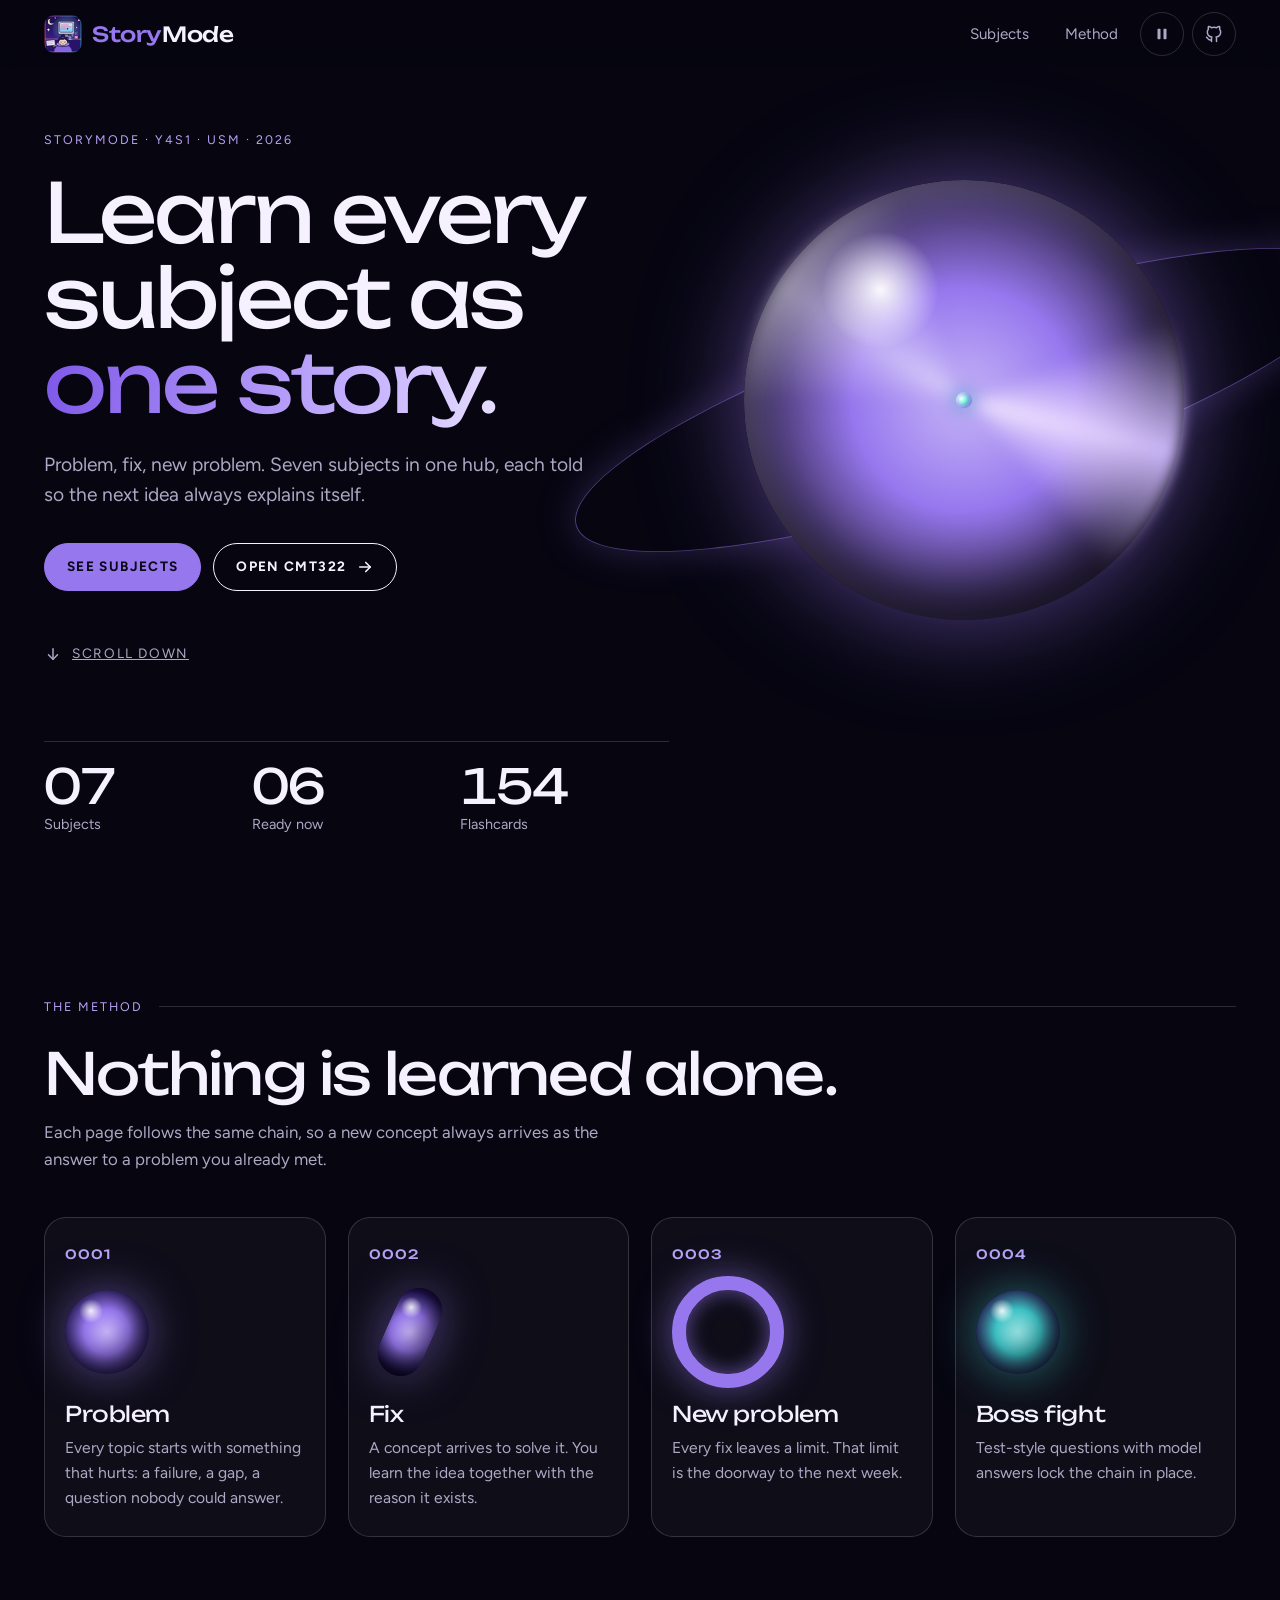
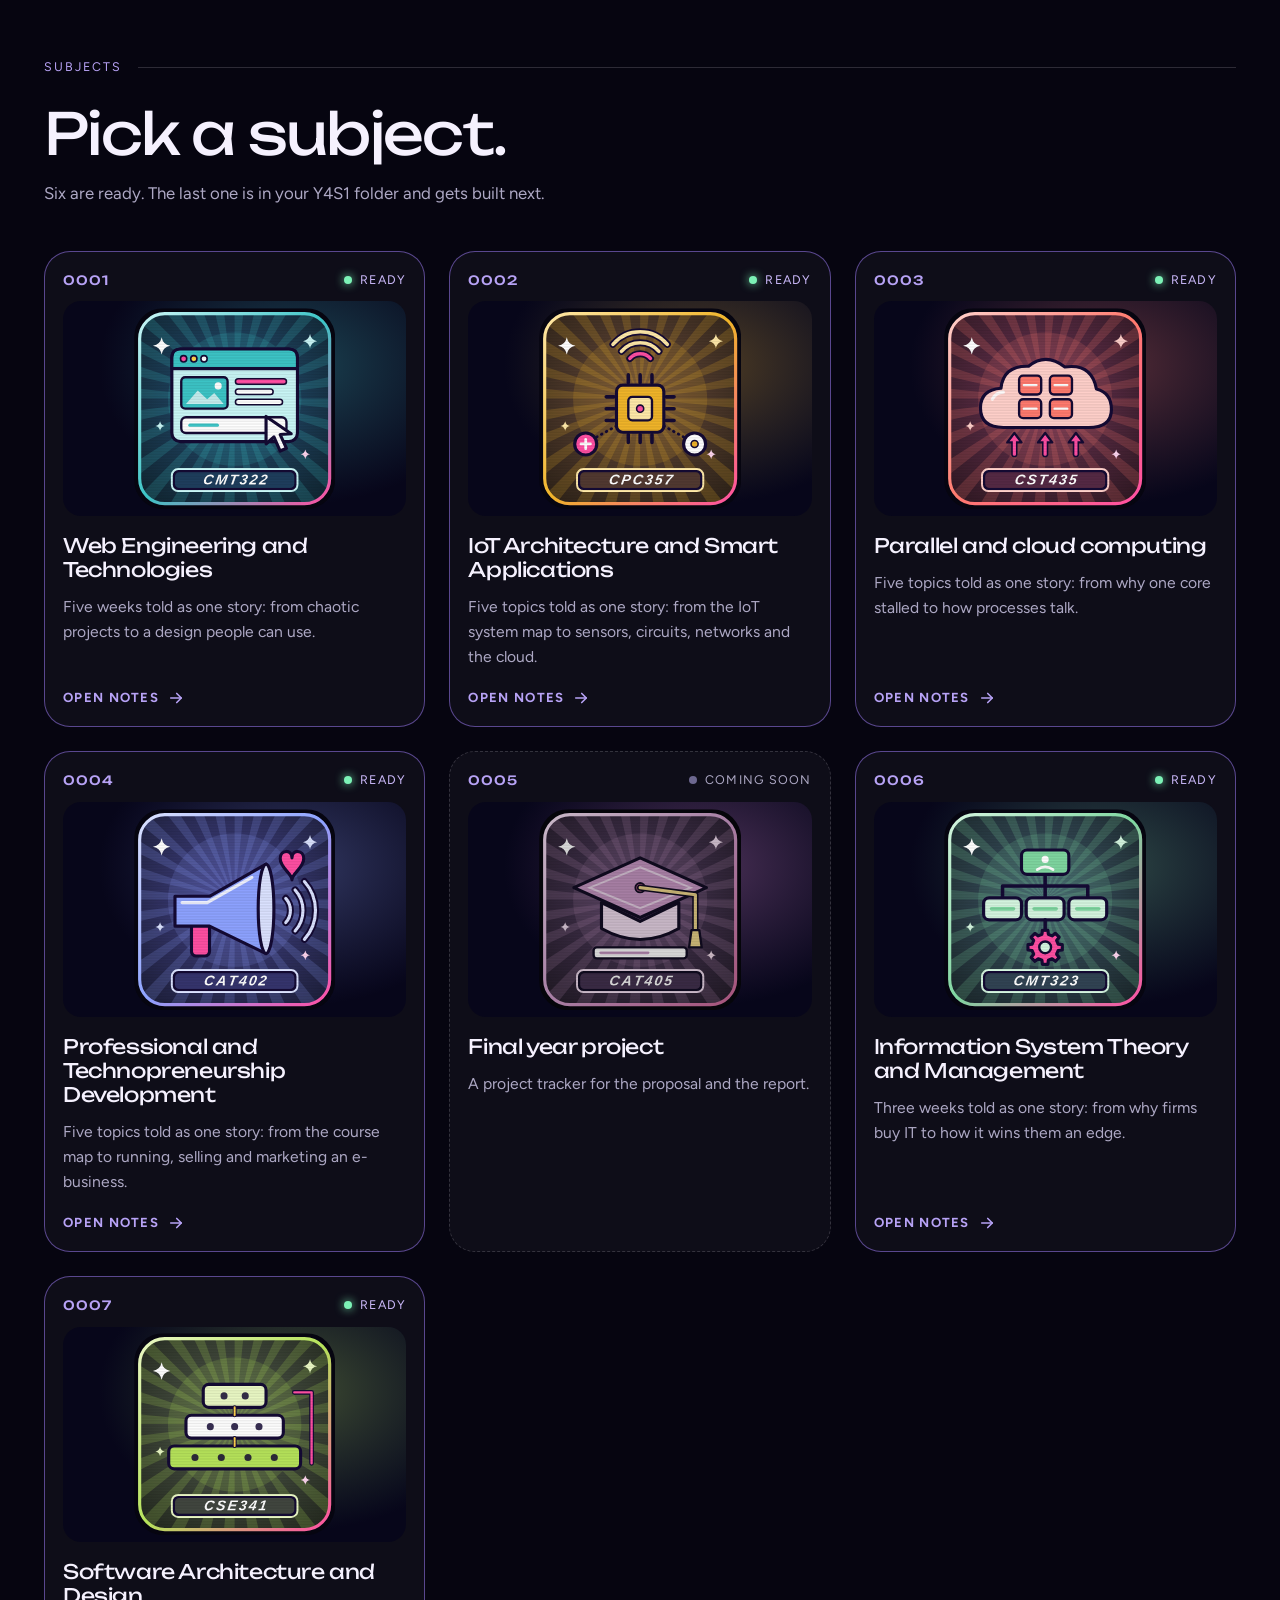
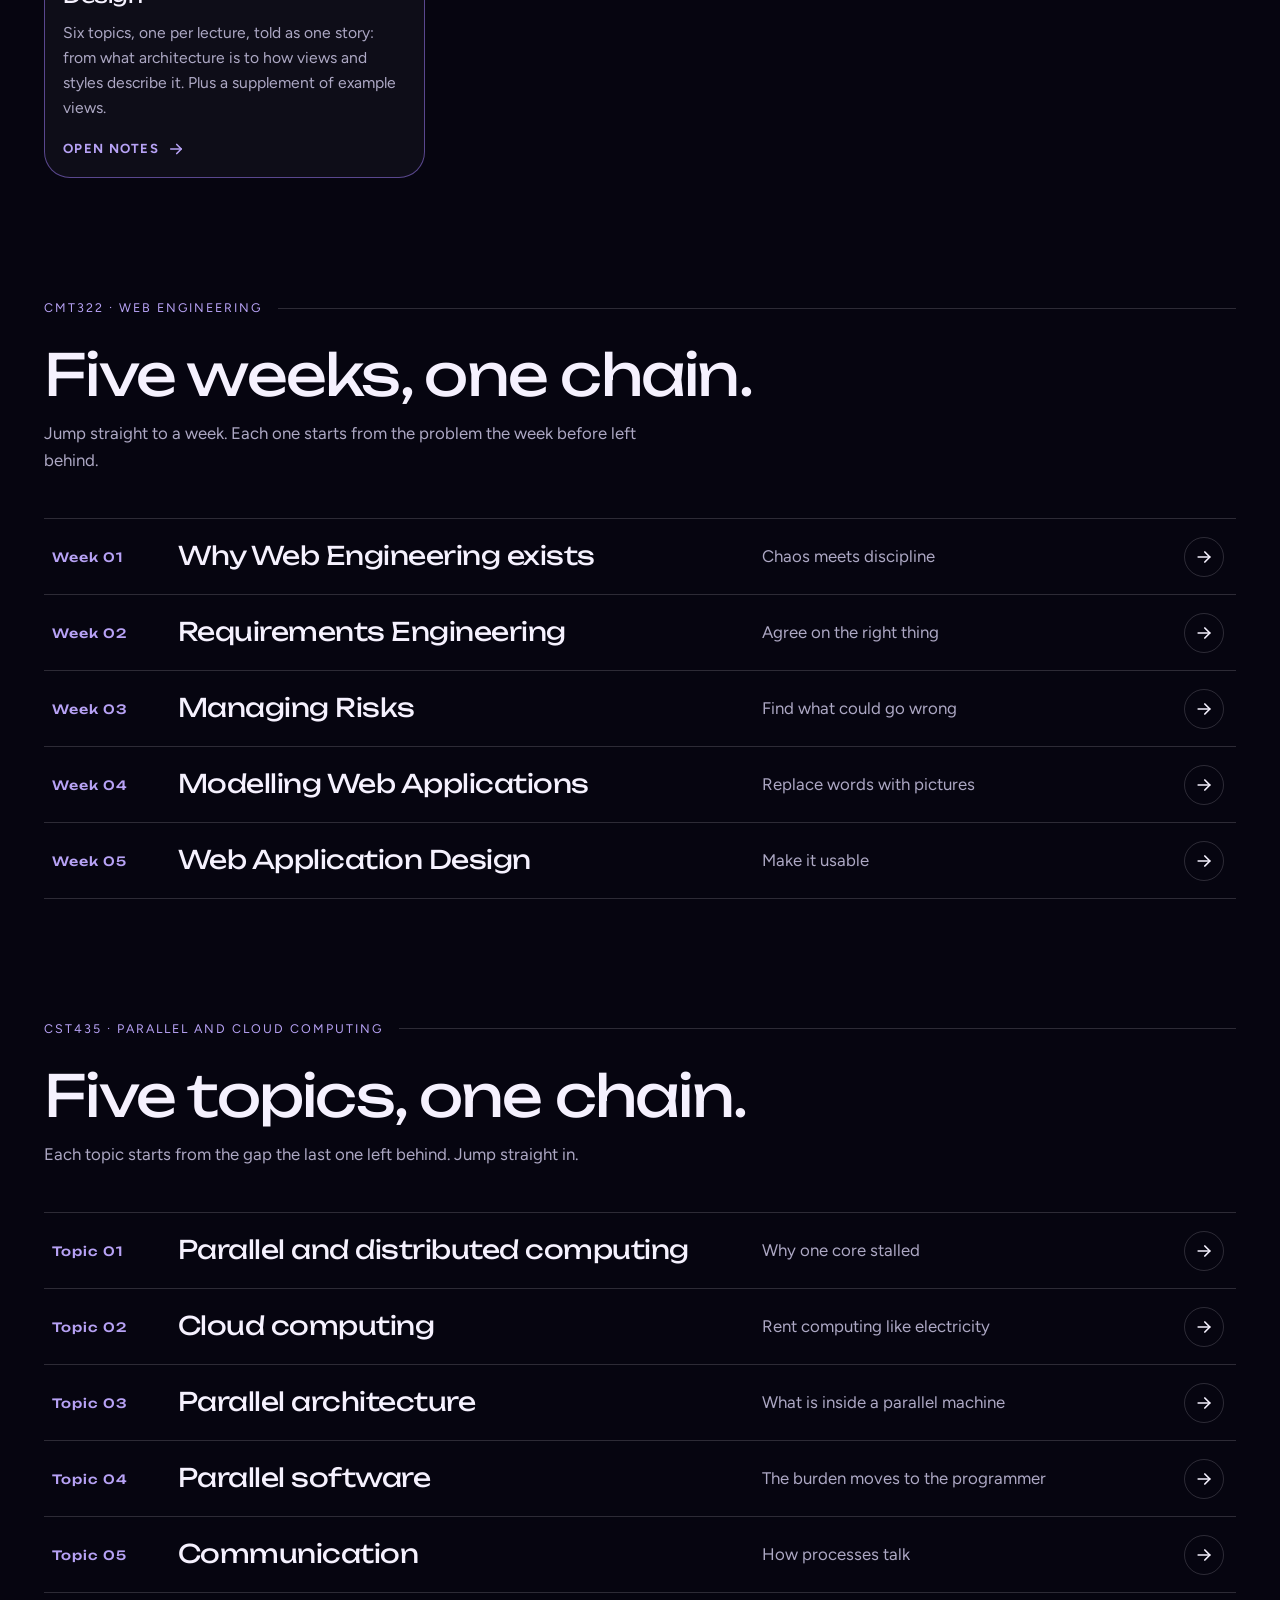
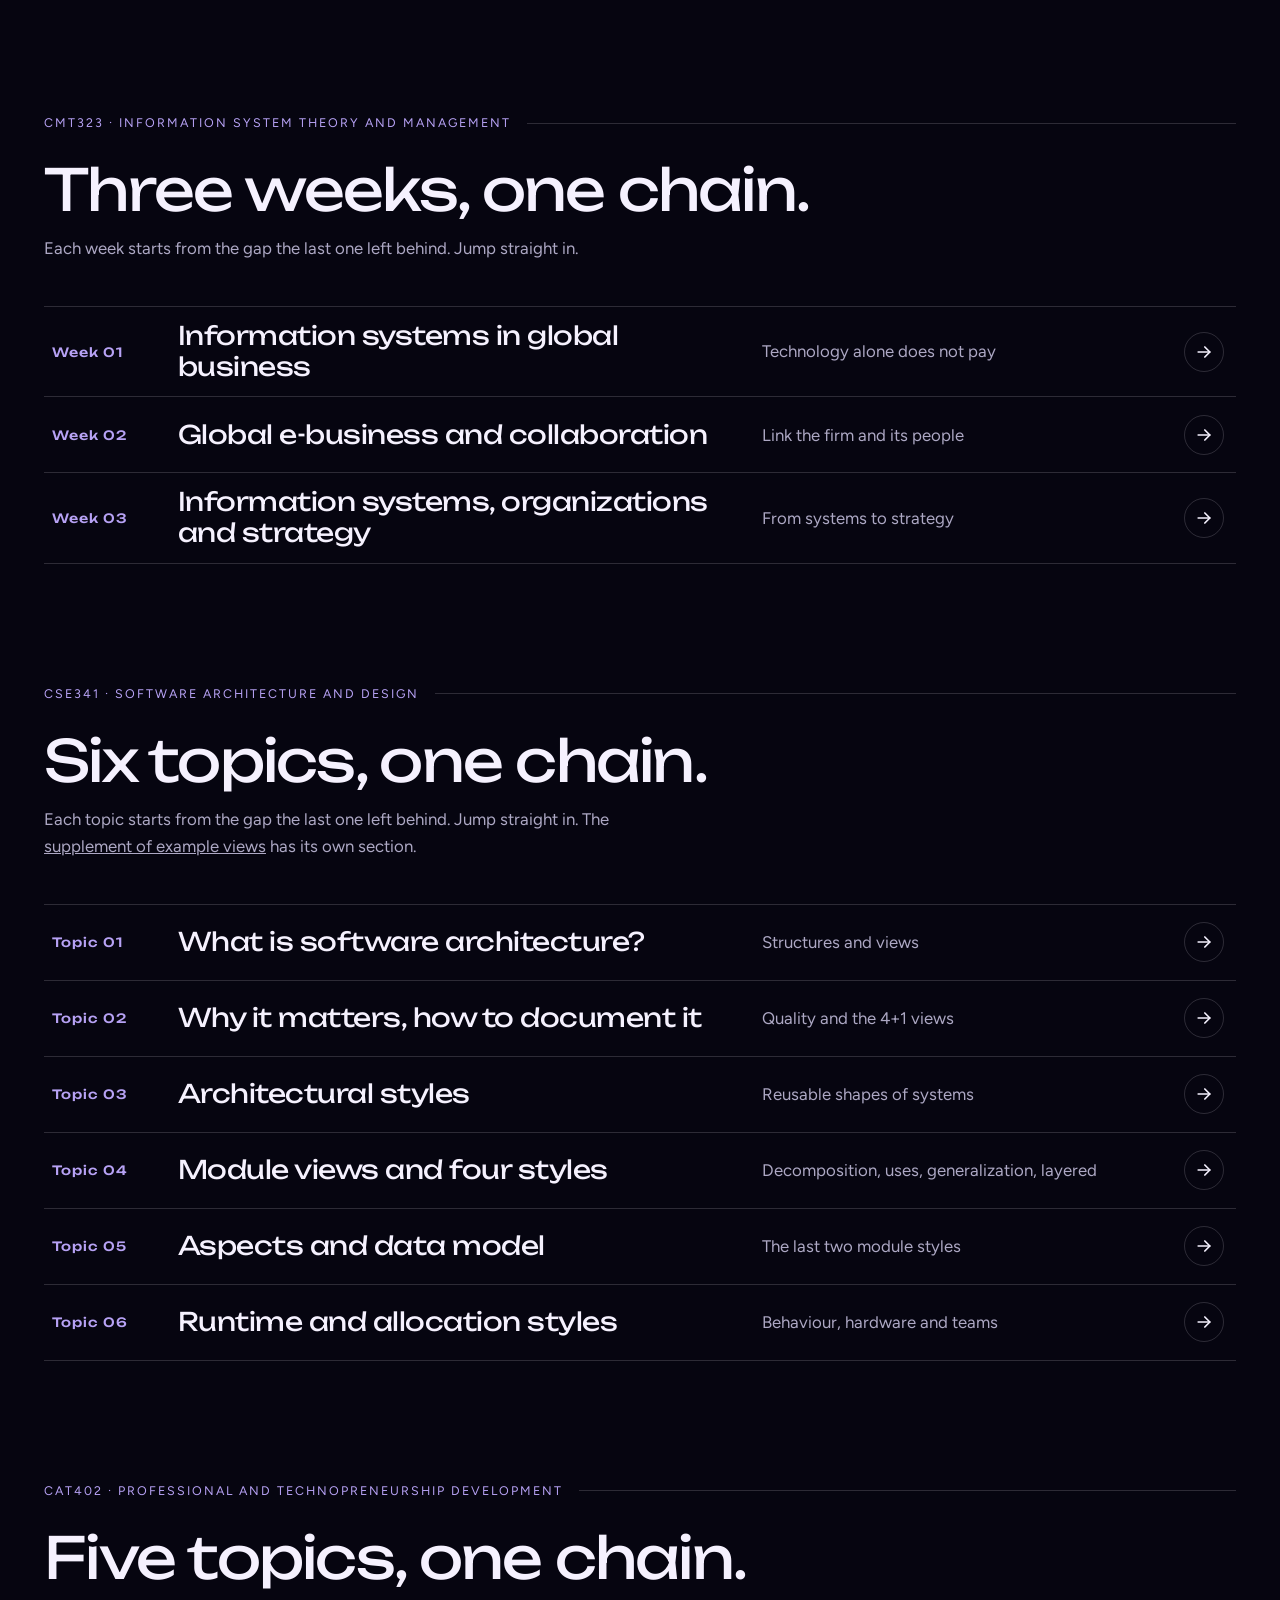
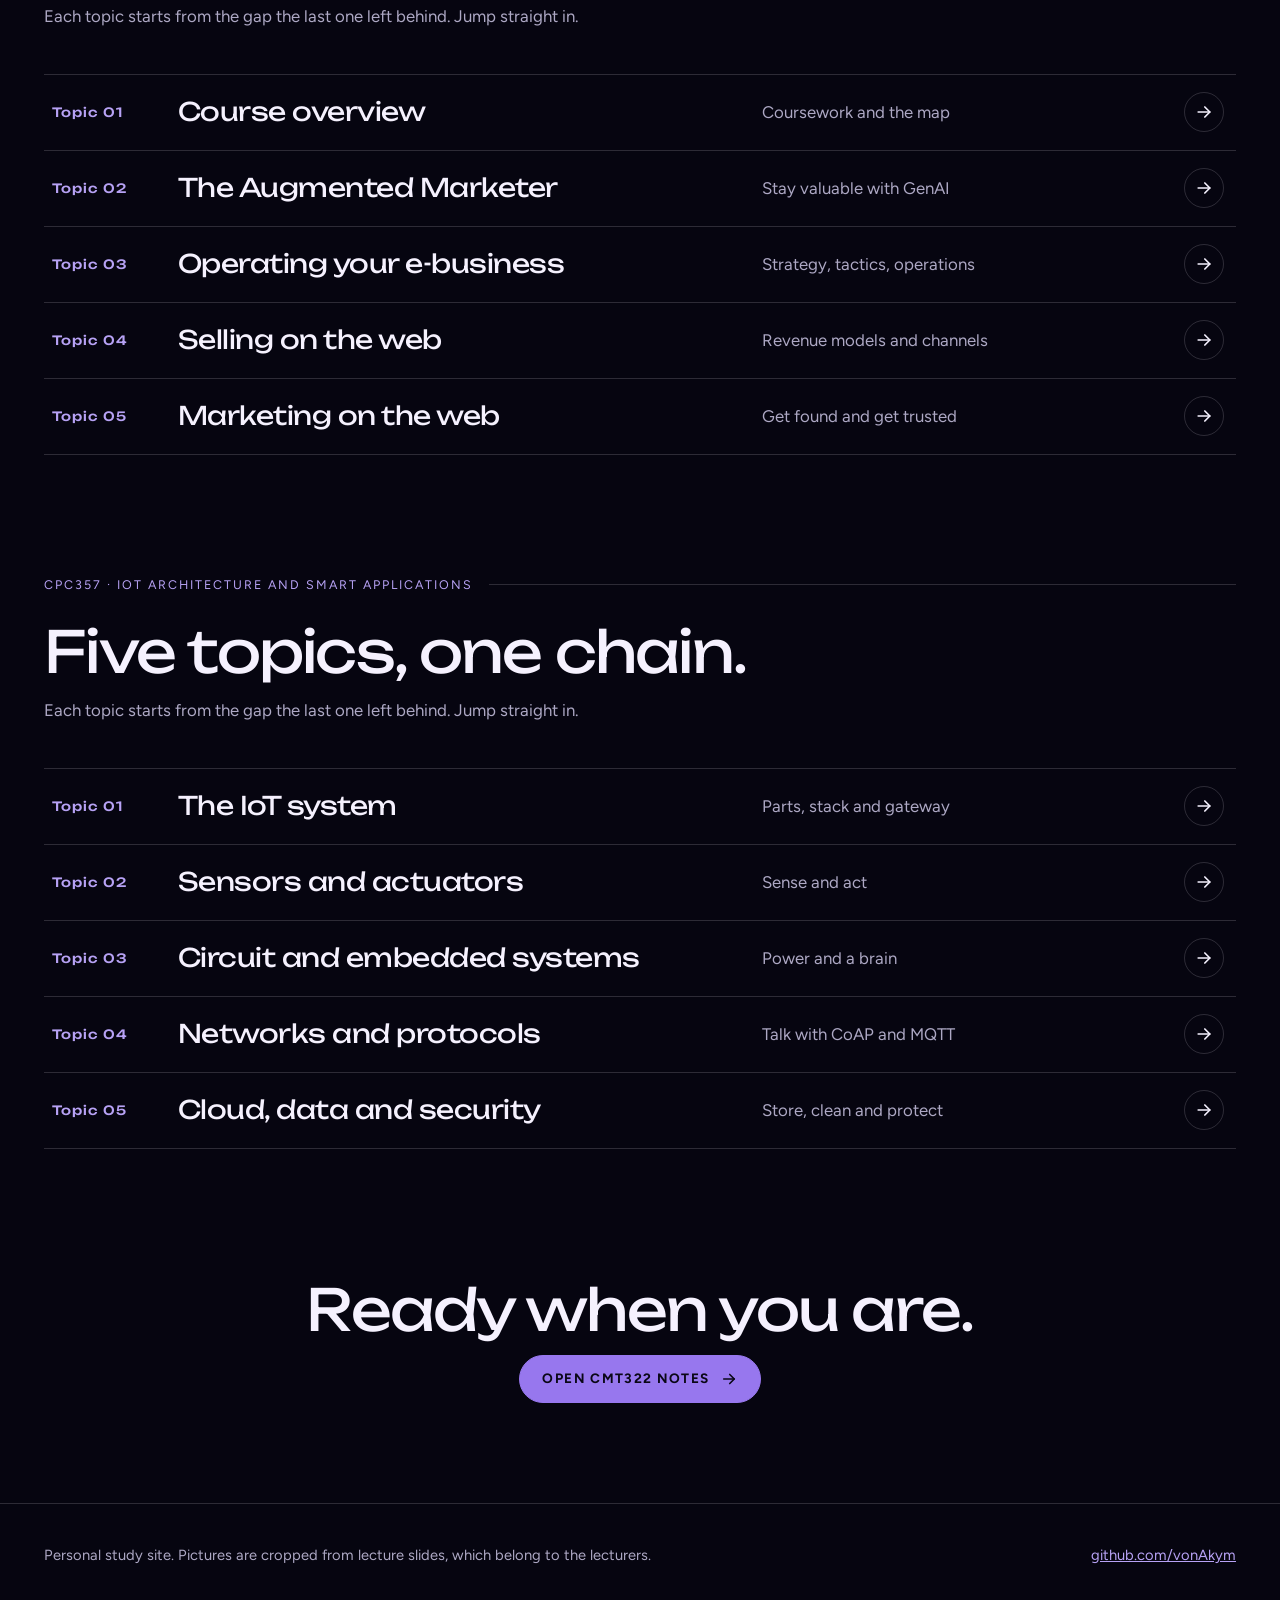
==== commit 4d2bd401: "CSE341: six topics, one per lecture; supplementary views deck as its own section Split old Topic 4 i" ====
--- a/index.html
+++ b/index.html
@@ -267,7 +267,7 @@
   <p class="kicker">Subjects</p>
   <h2>Pick a subject.</h2>
   <p class="sub">Six are ready. The last one is in your Y4S1 folder and gets built next.</p>
-  <ul class="projects"><li data-loop><a class="proj ready" href="cmt322/"><div class="row"><span class="num" data-scramble>0001</span><span class="state on"><i></i>Ready</span></div><div class="art" style="--h:#3cc4c6"><img class="ico" src="assets/subjects/cmt322.svg" width="512" height="512" alt="" loading="lazy" decoding="async"></div><h3>Web Engineering and Technologies</h3><p>Five weeks told as one story: from chaotic projects to a design people can use.</p><span class="more">Open notes <svg class="ic" width="18" height="18" viewBox="0 0 24 24" fill="none" stroke="currentColor" stroke-width="2.2" stroke-linecap="round" stroke-linejoin="round" aria-hidden="true"><path d="M5 12h14"/><path d="m13 6 6 6-6 6"/></svg></span></a></li><li data-loop><a class="proj ready" href="cpc357/"><div class="row"><span class="num" data-scramble>0002</span><span class="state on"><i></i>Ready</span></div><div class="art" style="--h:#f0b429"><img class="ico" src="assets/subjects/cpc357.svg" width="512" height="512" alt="" loading="lazy" decoding="async"></div><h3>IoT Architecture and Smart Applications</h3><p>Five topics told as one story: from the IoT system map to sensors, circuits, networks and the cloud.</p><span class="more">Open notes <svg class="ic" width="18" height="18" viewBox="0 0 24 24" fill="none" stroke="currentColor" stroke-width="2.2" stroke-linecap="round" stroke-linejoin="round" aria-hidden="true"><path d="M5 12h14"/><path d="m13 6 6 6-6 6"/></svg></span></a></li><li data-loop><a class="proj ready" href="cst435/"><div class="row"><span class="num" data-scramble>0003</span><span class="state on"><i></i>Ready</span></div><div class="art" style="--h:#ff7a6e"><img class="ico" src="assets/subjects/cst435.svg" width="512" height="512" alt="" loading="lazy" decoding="async"></div><h3>Parallel and cloud computing</h3><p>Five topics told as one story: from why one core stalled to how processes talk.</p><span class="more">Open notes <svg class="ic" width="18" height="18" viewBox="0 0 24 24" fill="none" stroke="currentColor" stroke-width="2.2" stroke-linecap="round" stroke-linejoin="round" aria-hidden="true"><path d="M5 12h14"/><path d="m13 6 6 6-6 6"/></svg></span></a></li><li data-loop><a class="proj ready" href="cat402/"><div class="row"><span class="num" data-scramble>0004</span><span class="state on"><i></i>Ready</span></div><div class="art" style="--h:#8da2ff"><img class="ico" src="assets/subjects/cat402.svg" width="512" height="512" alt="" loading="lazy" decoding="async"></div><h3>Professional and Technopreneurship Development</h3><p>Five topics told as one story: from the course map to running, selling and marketing an e-business.</p><span class="more">Open notes <svg class="ic" width="18" height="18" viewBox="0 0 24 24" fill="none" stroke="currentColor" stroke-width="2.2" stroke-linecap="round" stroke-linejoin="round" aria-hidden="true"><path d="M5 12h14"/><path d="m13 6 6 6-6 6"/></svg></span></a></li><li data-loop><div class="proj soon"><div class="row"><span class="num" data-scramble>0005</span><span class="state"><i></i>Coming soon</span></div><div class="art" style="--h:#e08ada"><img class="ico" src="assets/subjects/cat405.svg" width="512" height="512" alt="" loading="lazy" decoding="async"></div><h3>Final year project</h3><p>A project tracker for the proposal and the report.</p></div></li><li data-loop><a class="proj ready" href="cmt323/"><div class="row"><span class="num" data-scramble>0006</span><span class="state on"><i></i>Ready</span></div><div class="art" style="--h:#7fd6a0"><img class="ico" src="assets/subjects/cmt323.svg" width="512" height="512" alt="" loading="lazy" decoding="async"></div><h3>Information System Theory and Management</h3><p>Three weeks told as one story: from why firms buy IT to how it wins them an edge.</p><span class="more">Open notes <svg class="ic" width="18" height="18" viewBox="0 0 24 24" fill="none" stroke="currentColor" stroke-width="2.2" stroke-linecap="round" stroke-linejoin="round" aria-hidden="true"><path d="M5 12h14"/><path d="m13 6 6 6-6 6"/></svg></span></a></li><li data-loop><a class="proj ready" href="cse341/"><div class="row"><span class="num" data-scramble>0007</span><span class="state on"><i></i>Ready</span></div><div class="art" style="--h:#b6e35a"><img class="ico" src="assets/subjects/cse341.svg" width="512" height="512" alt="" loading="lazy" decoding="async"></div><h3>Software Architecture and Design</h3><p>Five topics told as one story: from what architecture is to how views and styles describe it.</p><span class="more">Open notes <svg class="ic" width="18" height="18" viewBox="0 0 24 24" fill="none" stroke="currentColor" stroke-width="2.2" stroke-linecap="round" stroke-linejoin="round" aria-hidden="true"><path d="M5 12h14"/><path d="m13 6 6 6-6 6"/></svg></span></a></li></ul>
+  <ul class="projects"><li data-loop><a class="proj ready" href="cmt322/"><div class="row"><span class="num" data-scramble>0001</span><span class="state on"><i></i>Ready</span></div><div class="art" style="--h:#3cc4c6"><img class="ico" src="assets/subjects/cmt322.svg" width="512" height="512" alt="" loading="lazy" decoding="async"></div><h3>Web Engineering and Technologies</h3><p>Five weeks told as one story: from chaotic projects to a design people can use.</p><span class="more">Open notes <svg class="ic" width="18" height="18" viewBox="0 0 24 24" fill="none" stroke="currentColor" stroke-width="2.2" stroke-linecap="round" stroke-linejoin="round" aria-hidden="true"><path d="M5 12h14"/><path d="m13 6 6 6-6 6"/></svg></span></a></li><li data-loop><a class="proj ready" href="cpc357/"><div class="row"><span class="num" data-scramble>0002</span><span class="state on"><i></i>Ready</span></div><div class="art" style="--h:#f0b429"><img class="ico" src="assets/subjects/cpc357.svg" width="512" height="512" alt="" loading="lazy" decoding="async"></div><h3>IoT Architecture and Smart Applications</h3><p>Five topics told as one story: from the IoT system map to sensors, circuits, networks and the cloud.</p><span class="more">Open notes <svg class="ic" width="18" height="18" viewBox="0 0 24 24" fill="none" stroke="currentColor" stroke-width="2.2" stroke-linecap="round" stroke-linejoin="round" aria-hidden="true"><path d="M5 12h14"/><path d="m13 6 6 6-6 6"/></svg></span></a></li><li data-loop><a class="proj ready" href="cst435/"><div class="row"><span class="num" data-scramble>0003</span><span class="state on"><i></i>Ready</span></div><div class="art" style="--h:#ff7a6e"><img class="ico" src="assets/subjects/cst435.svg" width="512" height="512" alt="" loading="lazy" decoding="async"></div><h3>Parallel and cloud computing</h3><p>Five topics told as one story: from why one core stalled to how processes talk.</p><span class="more">Open notes <svg class="ic" width="18" height="18" viewBox="0 0 24 24" fill="none" stroke="currentColor" stroke-width="2.2" stroke-linecap="round" stroke-linejoin="round" aria-hidden="true"><path d="M5 12h14"/><path d="m13 6 6 6-6 6"/></svg></span></a></li><li data-loop><a class="proj ready" href="cat402/"><div class="row"><span class="num" data-scramble>0004</span><span class="state on"><i></i>Ready</span></div><div class="art" style="--h:#8da2ff"><img class="ico" src="assets/subjects/cat402.svg" width="512" height="512" alt="" loading="lazy" decoding="async"></div><h3>Professional and Technopreneurship Development</h3><p>Five topics told as one story: from the course map to running, selling and marketing an e-business.</p><span class="more">Open notes <svg class="ic" width="18" height="18" viewBox="0 0 24 24" fill="none" stroke="currentColor" stroke-width="2.2" stroke-linecap="round" stroke-linejoin="round" aria-hidden="true"><path d="M5 12h14"/><path d="m13 6 6 6-6 6"/></svg></span></a></li><li data-loop><div class="proj soon"><div class="row"><span class="num" data-scramble>0005</span><span class="state"><i></i>Coming soon</span></div><div class="art" style="--h:#e08ada"><img class="ico" src="assets/subjects/cat405.svg" width="512" height="512" alt="" loading="lazy" decoding="async"></div><h3>Final year project</h3><p>A project tracker for the proposal and the report.</p></div></li><li data-loop><a class="proj ready" href="cmt323/"><div class="row"><span class="num" data-scramble>0006</span><span class="state on"><i></i>Ready</span></div><div class="art" style="--h:#7fd6a0"><img class="ico" src="assets/subjects/cmt323.svg" width="512" height="512" alt="" loading="lazy" decoding="async"></div><h3>Information System Theory and Management</h3><p>Three weeks told as one story: from why firms buy IT to how it wins them an edge.</p><span class="more">Open notes <svg class="ic" width="18" height="18" viewBox="0 0 24 24" fill="none" stroke="currentColor" stroke-width="2.2" stroke-linecap="round" stroke-linejoin="round" aria-hidden="true"><path d="M5 12h14"/><path d="m13 6 6 6-6 6"/></svg></span></a></li><li data-loop><a class="proj ready" href="cse341/"><div class="row"><span class="num" data-scramble>0007</span><span class="state on"><i></i>Ready</span></div><div class="art" style="--h:#b6e35a"><img class="ico" src="assets/subjects/cse341.svg" width="512" height="512" alt="" loading="lazy" decoding="async"></div><h3>Software Architecture and Design</h3><p>Six topics, one per lecture, told as one story: from what architecture is to how views and styles describe it. Plus a supplement of example views.</p><span class="more">Open notes <svg class="ic" width="18" height="18" viewBox="0 0 24 24" fill="none" stroke="currentColor" stroke-width="2.2" stroke-linecap="round" stroke-linejoin="round" aria-hidden="true"><path d="M5 12h14"/><path d="m13 6 6 6-6 6"/></svg></span></a></li></ul>
 </div></section>
 
 <section class="s" id="weeks"><div class="wrap">
@@ -293,9 +293,9 @@
 
 <section class="s" id="topics-cse341"><div class="wrap">
   <p class="kicker">CSE341 · Software Architecture and Design</p>
-  <h2>Five topics, one chain.</h2>
-  <p class="sub">Each topic starts from the gap the last one left behind. Jump straight in.</p>
-  <ul class="weeks"><li><a href="cse341/#week-1"><span class="wn">Topic 01</span><span class="wt">What is software architecture?</span><span class="wd">Structures and views</span><span class="wa"><svg class="ic" width="20" height="20" viewBox="0 0 24 24" fill="none" stroke="currentColor" stroke-width="2" stroke-linecap="round" stroke-linejoin="round" aria-hidden="true"><path d="M5 12h14"/><path d="m13 6 6 6-6 6"/></svg></span></a></li><li><a href="cse341/#week-2"><span class="wn">Topic 02</span><span class="wt">Why it matters, how to document it</span><span class="wd">Quality and the 4+1 views</span><span class="wa"><svg class="ic" width="20" height="20" viewBox="0 0 24 24" fill="none" stroke="currentColor" stroke-width="2" stroke-linecap="round" stroke-linejoin="round" aria-hidden="true"><path d="M5 12h14"/><path d="m13 6 6 6-6 6"/></svg></span></a></li><li><a href="cse341/#week-3"><span class="wn">Topic 03</span><span class="wt">Architectural styles</span><span class="wd">Reusable shapes of systems</span><span class="wa"><svg class="ic" width="20" height="20" viewBox="0 0 24 24" fill="none" stroke="currentColor" stroke-width="2" stroke-linecap="round" stroke-linejoin="round" aria-hidden="true"><path d="M5 12h14"/><path d="m13 6 6 6-6 6"/></svg></span></a></li><li><a href="cse341/#week-4"><span class="wn">Topic 04</span><span class="wt">Module styles</span><span class="wd">Show the static code</span><span class="wa"><svg class="ic" width="20" height="20" viewBox="0 0 24 24" fill="none" stroke="currentColor" stroke-width="2" stroke-linecap="round" stroke-linejoin="round" aria-hidden="true"><path d="M5 12h14"/><path d="m13 6 6 6-6 6"/></svg></span></a></li><li><a href="cse341/#week-5"><span class="wn">Topic 05</span><span class="wt">Runtime and allocation styles</span><span class="wd">Behaviour, hardware and teams</span><span class="wa"><svg class="ic" width="20" height="20" viewBox="0 0 24 24" fill="none" stroke="currentColor" stroke-width="2" stroke-linecap="round" stroke-linejoin="round" aria-hidden="true"><path d="M5 12h14"/><path d="m13 6 6 6-6 6"/></svg></span></a></li></ul>
+  <h2>Six topics, one chain.</h2>
+  <p class="sub">Each topic starts from the gap the last one left behind. Jump straight in. The <a href="cse341/#supplement">supplement of example views</a> has its own section.</p>
+  <ul class="weeks"><li><a href="cse341/#week-1"><span class="wn">Topic 01</span><span class="wt">What is software architecture?</span><span class="wd">Structures and views</span><span class="wa"><svg class="ic" width="20" height="20" viewBox="0 0 24 24" fill="none" stroke="currentColor" stroke-width="2" stroke-linecap="round" stroke-linejoin="round" aria-hidden="true"><path d="M5 12h14"/><path d="m13 6 6 6-6 6"/></svg></span></a></li><li><a href="cse341/#week-2"><span class="wn">Topic 02</span><span class="wt">Why it matters, how to document it</span><span class="wd">Quality and the 4+1 views</span><span class="wa"><svg class="ic" width="20" height="20" viewBox="0 0 24 24" fill="none" stroke="currentColor" stroke-width="2" stroke-linecap="round" stroke-linejoin="round" aria-hidden="true"><path d="M5 12h14"/><path d="m13 6 6 6-6 6"/></svg></span></a></li><li><a href="cse341/#week-3"><span class="wn">Topic 03</span><span class="wt">Architectural styles</span><span class="wd">Reusable shapes of systems</span><span class="wa"><svg class="ic" width="20" height="20" viewBox="0 0 24 24" fill="none" stroke="currentColor" stroke-width="2" stroke-linecap="round" stroke-linejoin="round" aria-hidden="true"><path d="M5 12h14"/><path d="m13 6 6 6-6 6"/></svg></span></a></li><li><a href="cse341/#week-4"><span class="wn">Topic 04</span><span class="wt">Module views and four styles</span><span class="wd">Decomposition, uses, generalization, layered</span><span class="wa"><svg class="ic" width="20" height="20" viewBox="0 0 24 24" fill="none" stroke="currentColor" stroke-width="2" stroke-linecap="round" stroke-linejoin="round" aria-hidden="true"><path d="M5 12h14"/><path d="m13 6 6 6-6 6"/></svg></span></a></li><li><a href="cse341/#week-5"><span class="wn">Topic 05</span><span class="wt">Aspects and data model</span><span class="wd">The last two module styles</span><span class="wa"><svg class="ic" width="20" height="20" viewBox="0 0 24 24" fill="none" stroke="currentColor" stroke-width="2" stroke-linecap="round" stroke-linejoin="round" aria-hidden="true"><path d="M5 12h14"/><path d="m13 6 6 6-6 6"/></svg></span></a></li><li><a href="cse341/#week-6"><span class="wn">Topic 06</span><span class="wt">Runtime and allocation styles</span><span class="wd">Behaviour, hardware and teams</span><span class="wa"><svg class="ic" width="20" height="20" viewBox="0 0 24 24" fill="none" stroke="currentColor" stroke-width="2" stroke-linecap="round" stroke-linejoin="round" aria-hidden="true"><path d="M5 12h14"/><path d="m13 6 6 6-6 6"/></svg></span></a></li></ul>
 </div></section>
 
 <section class="s" id="topics-cat402"><div class="wrap">
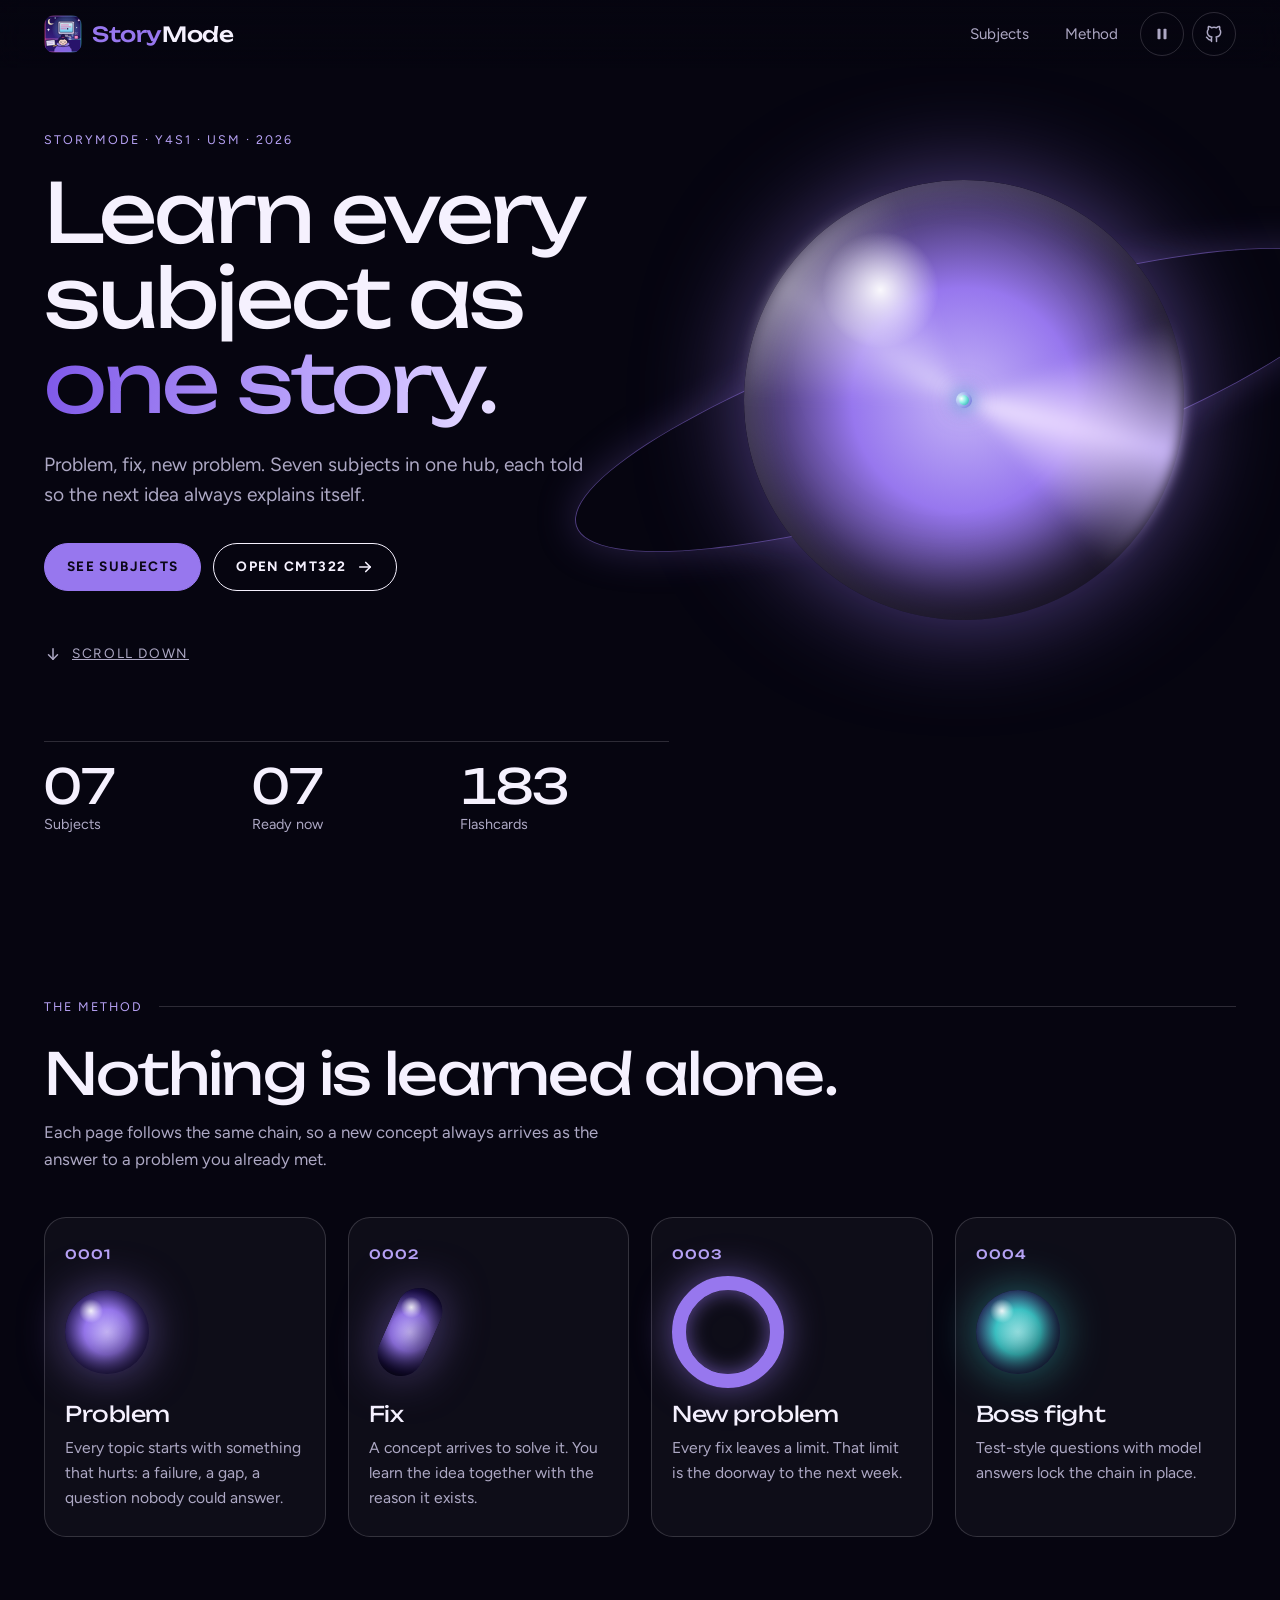
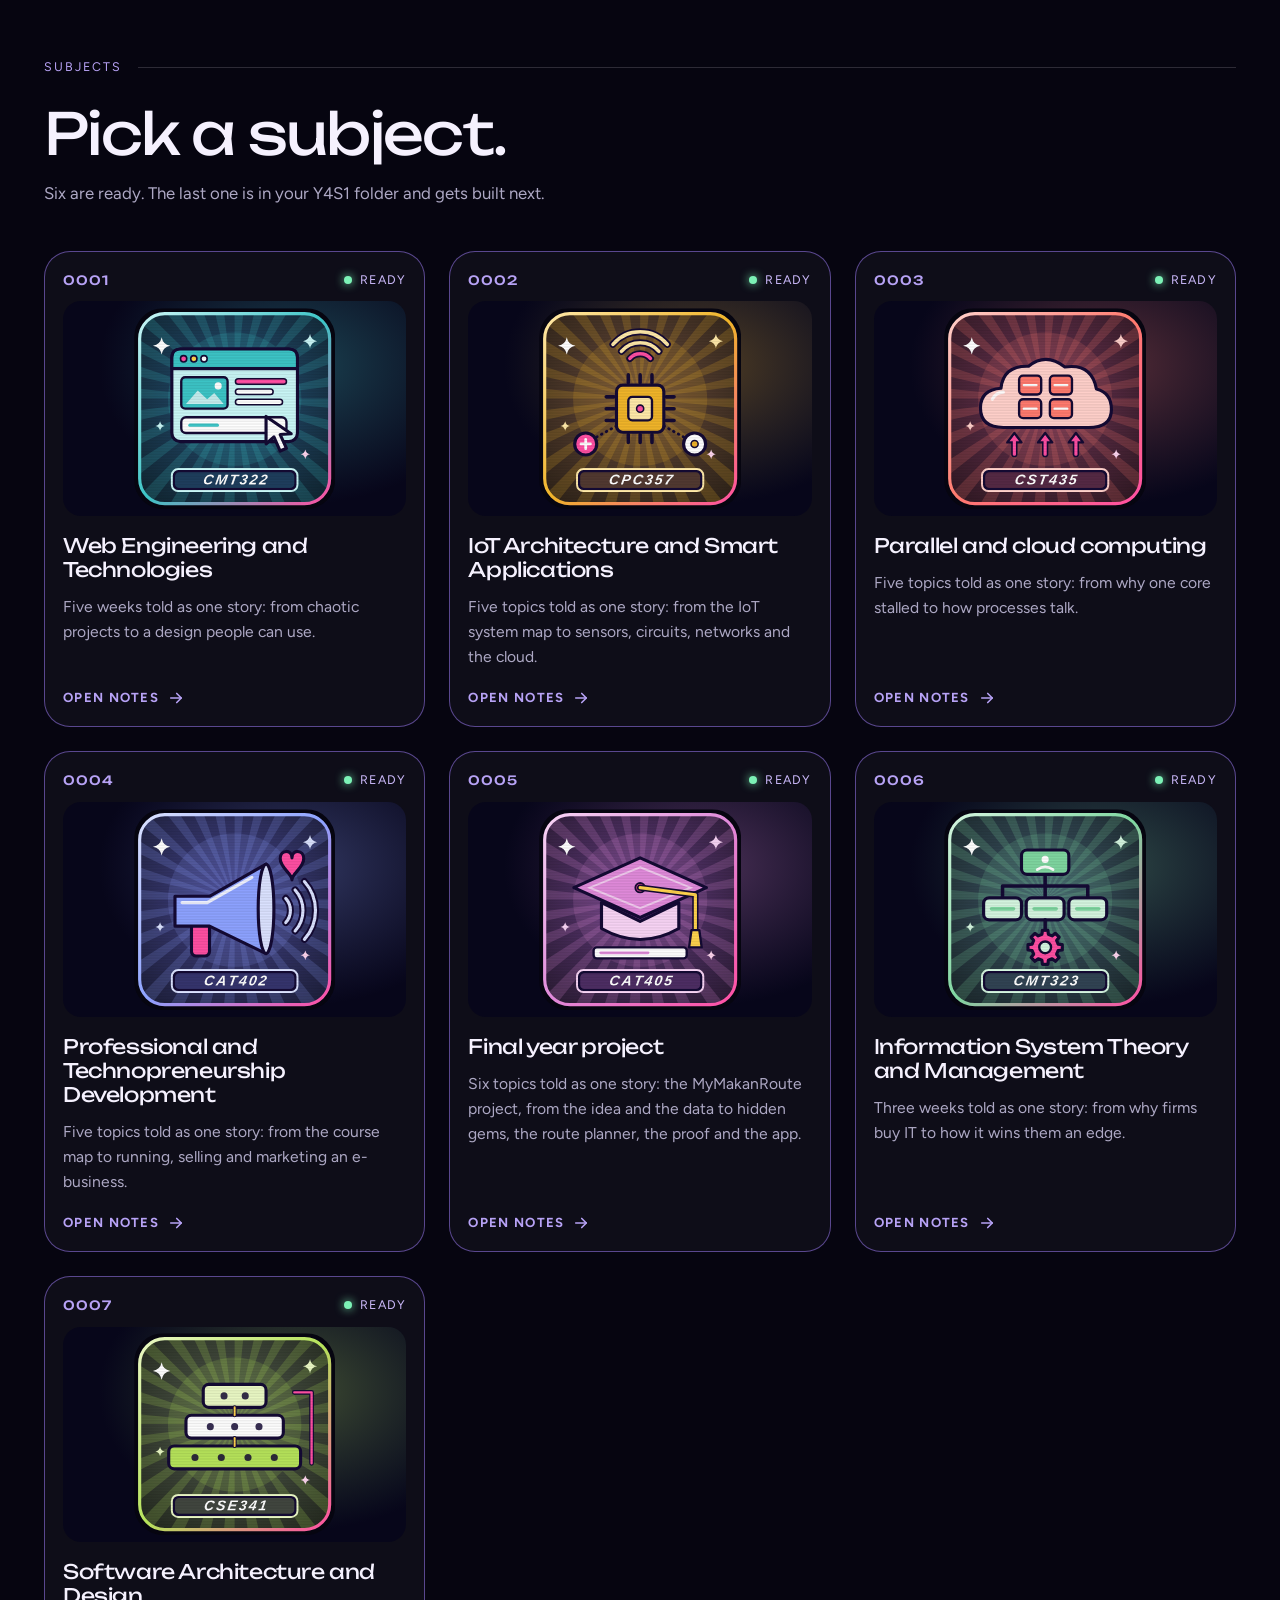
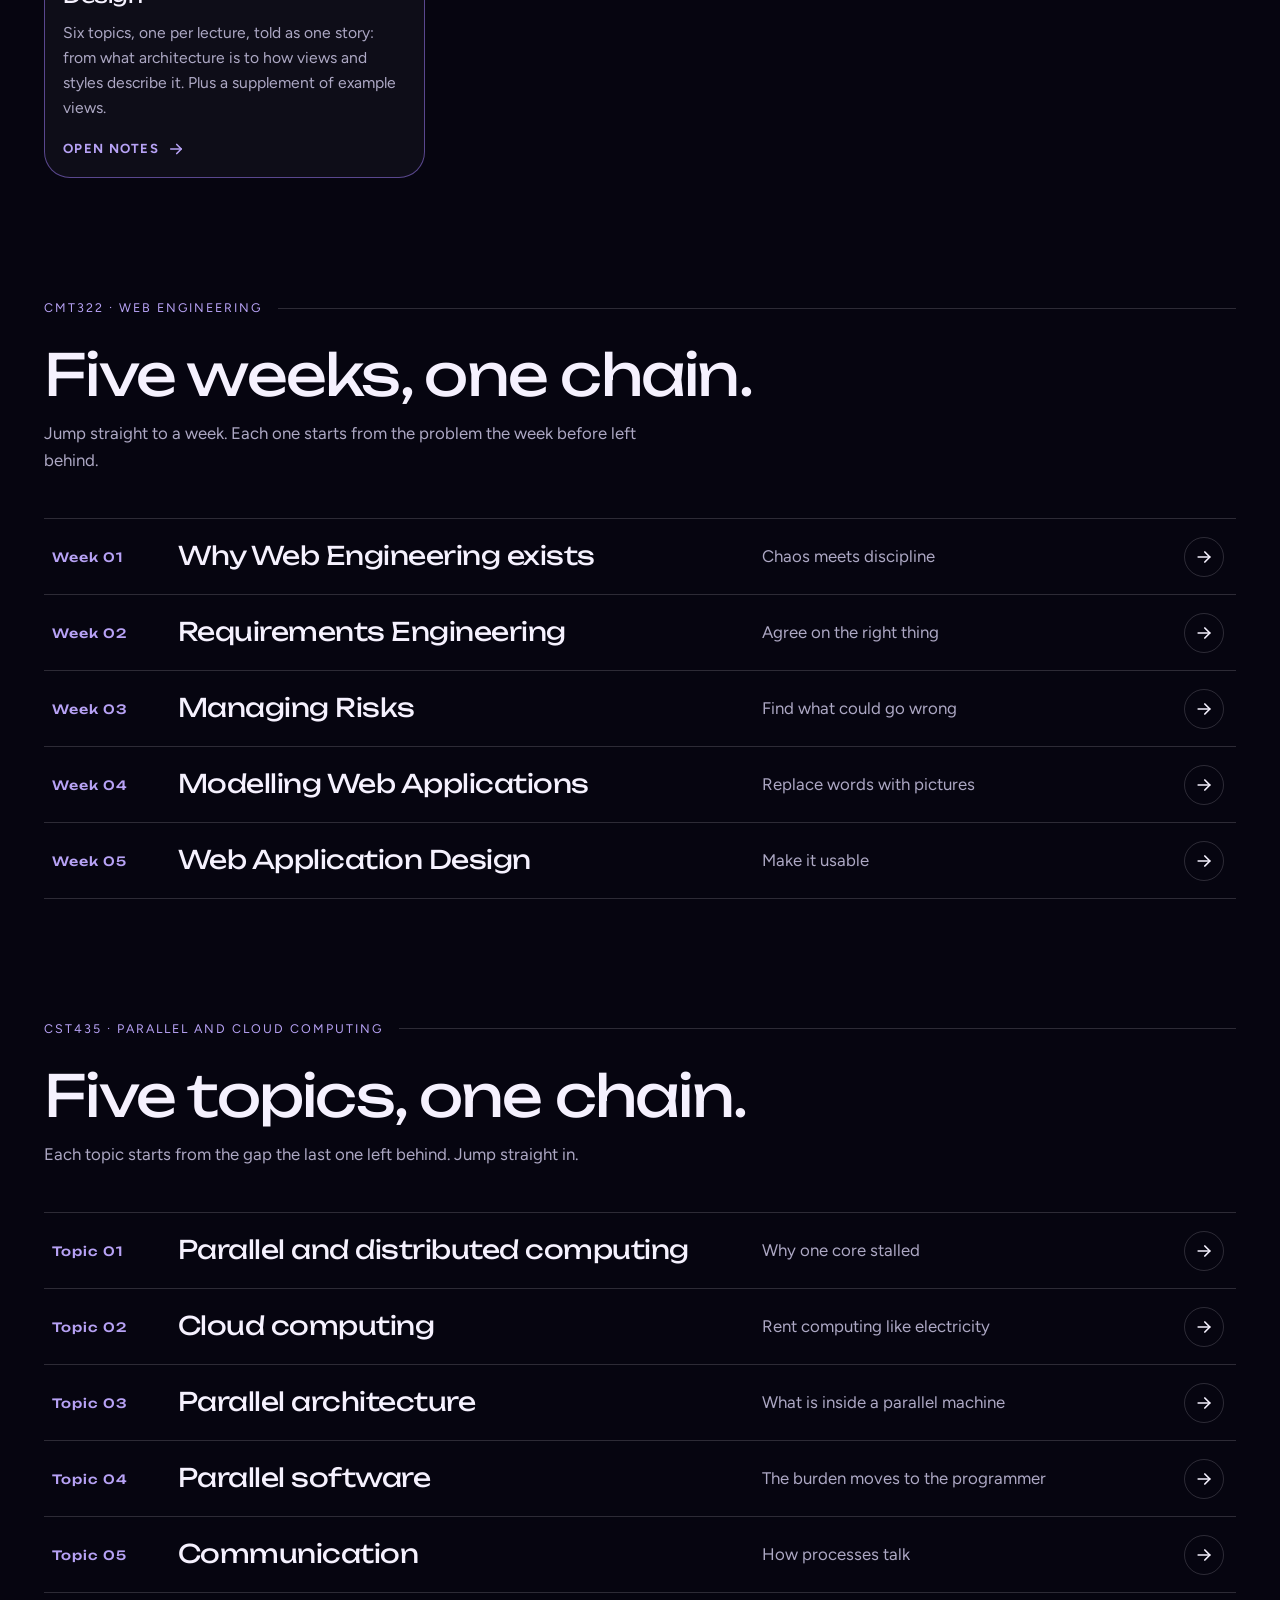
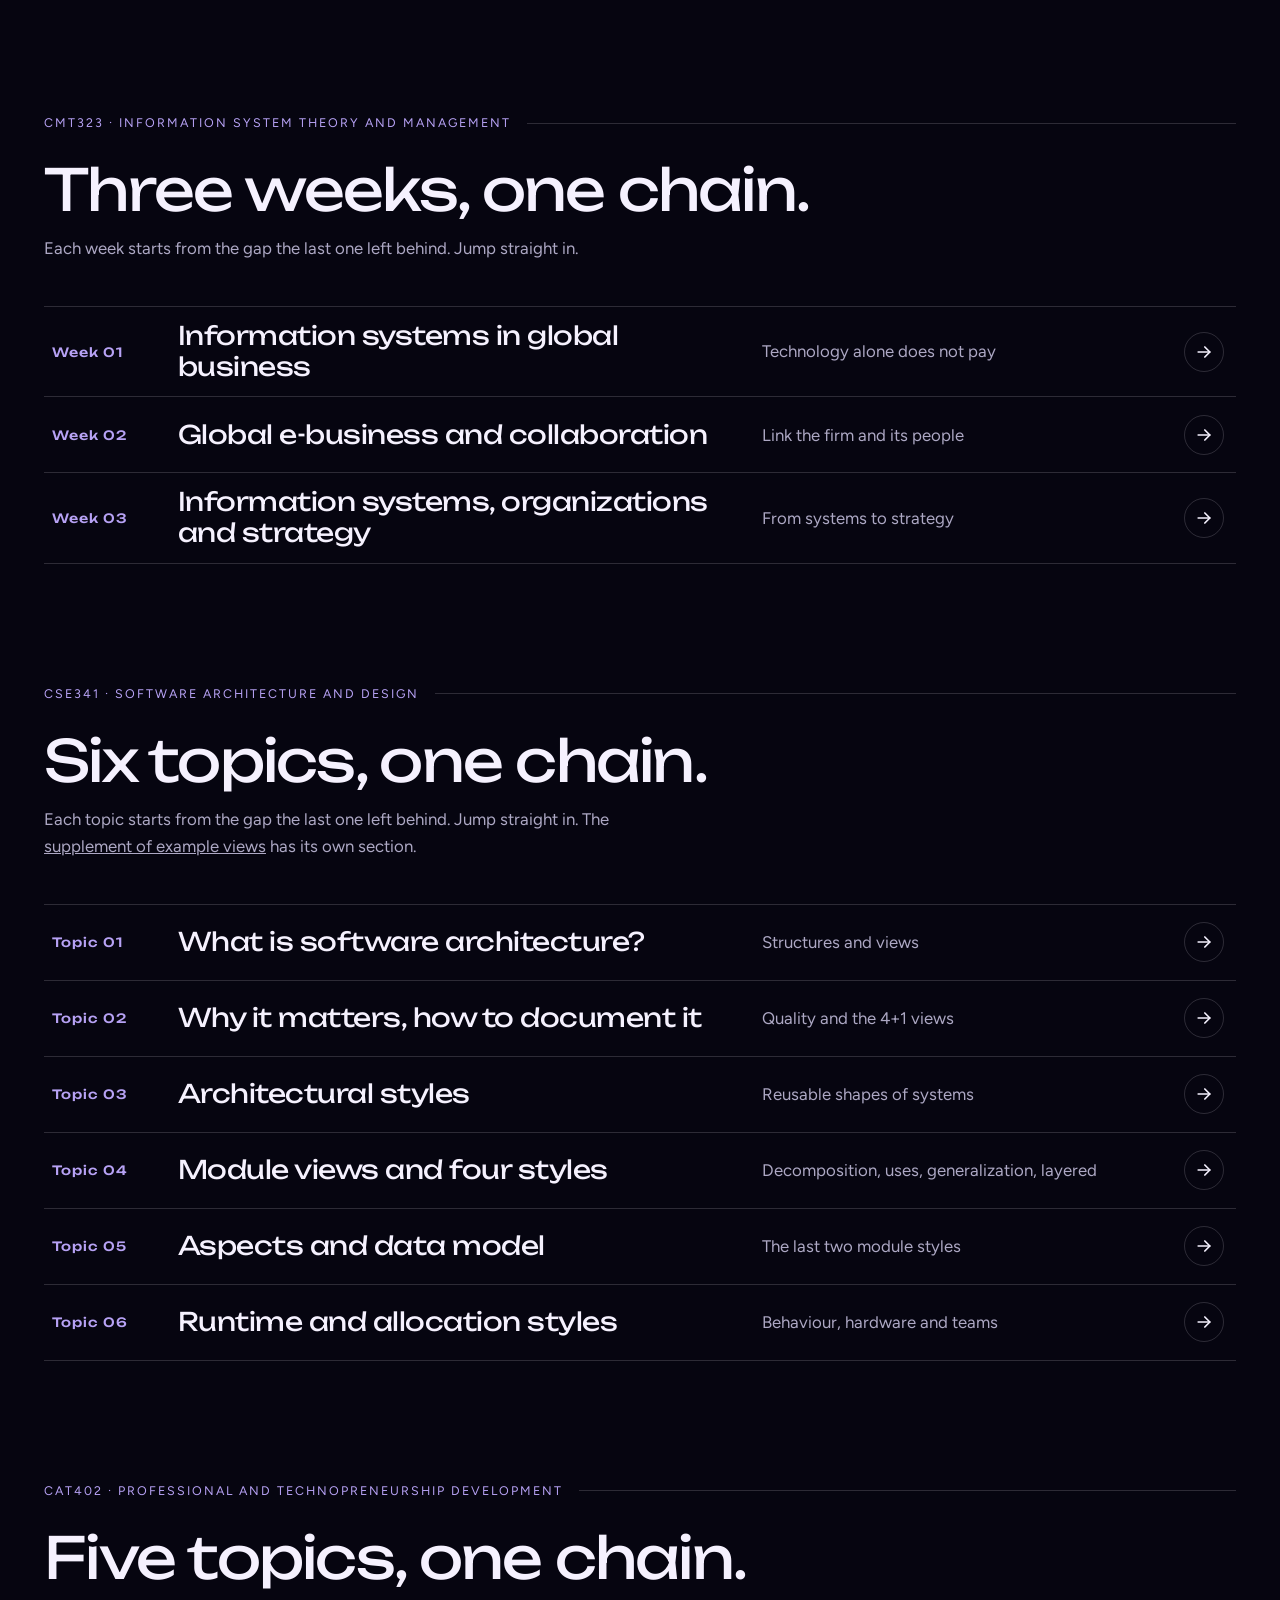
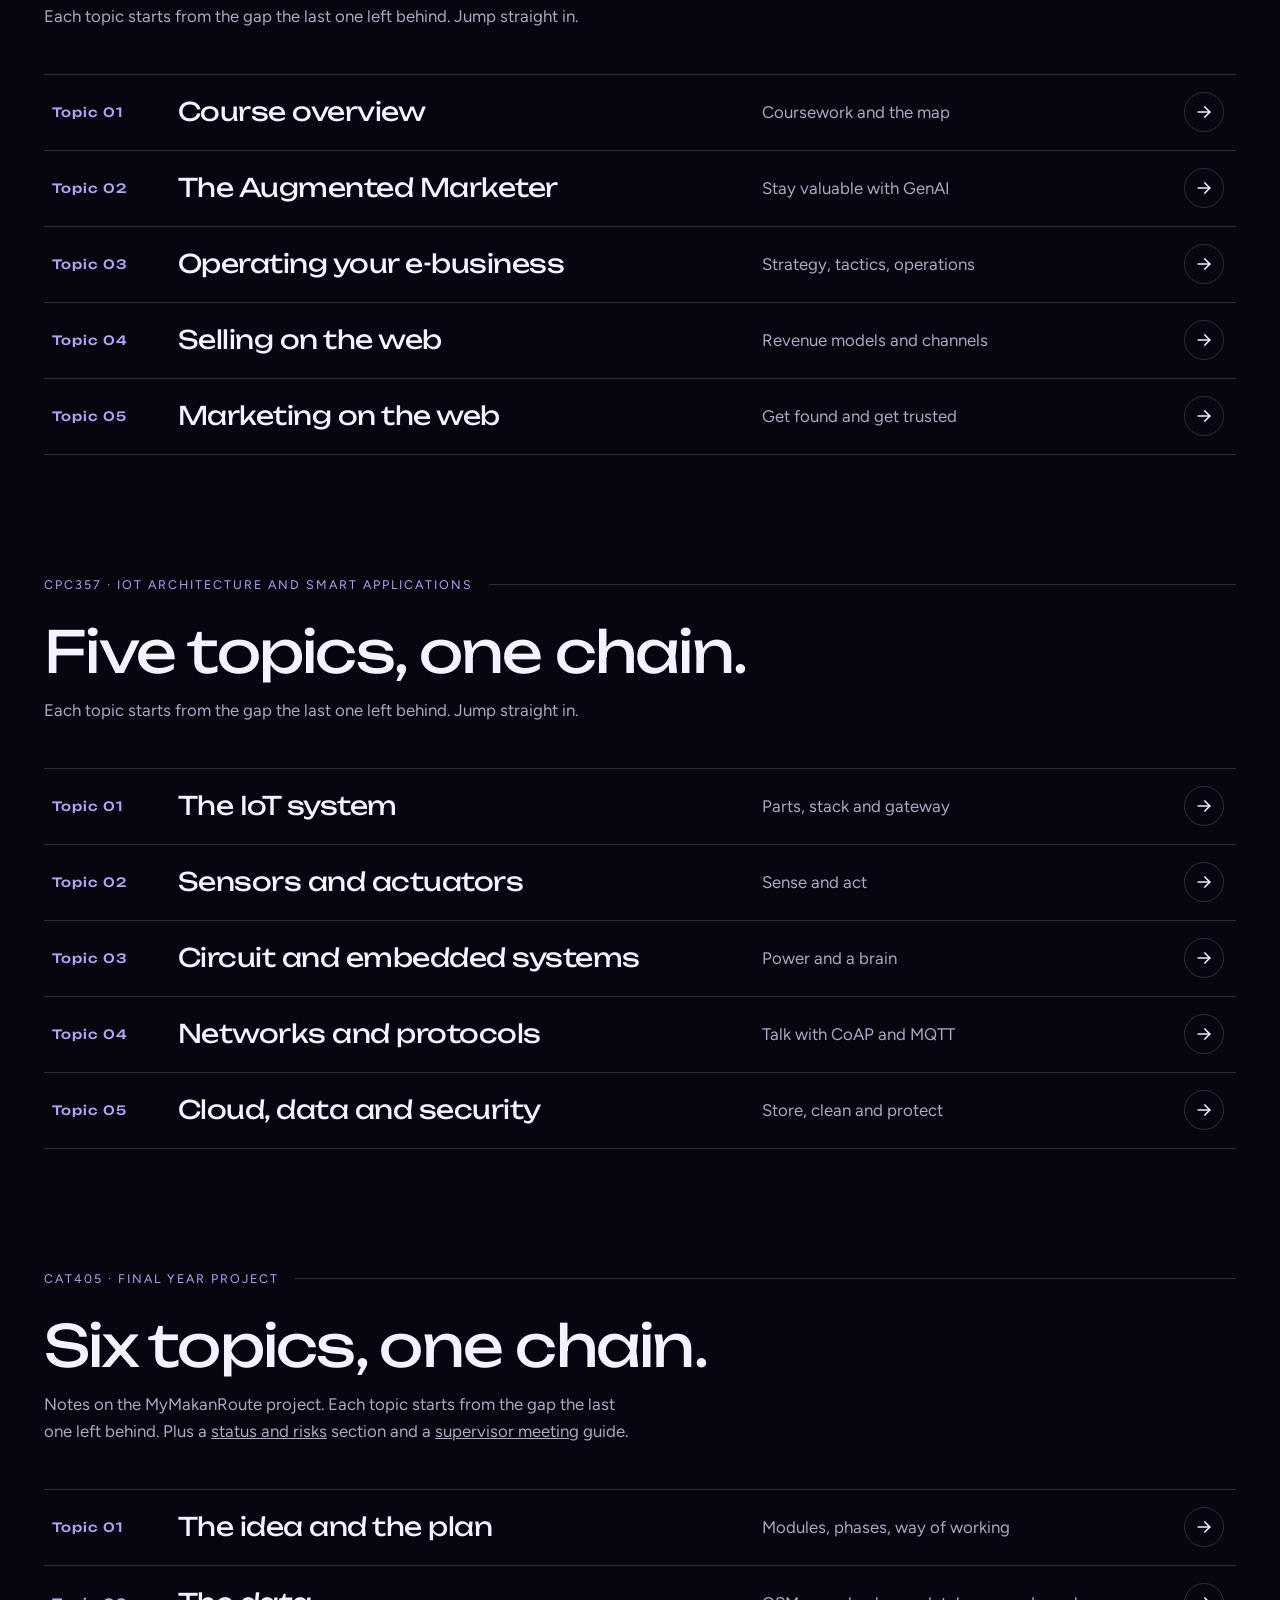
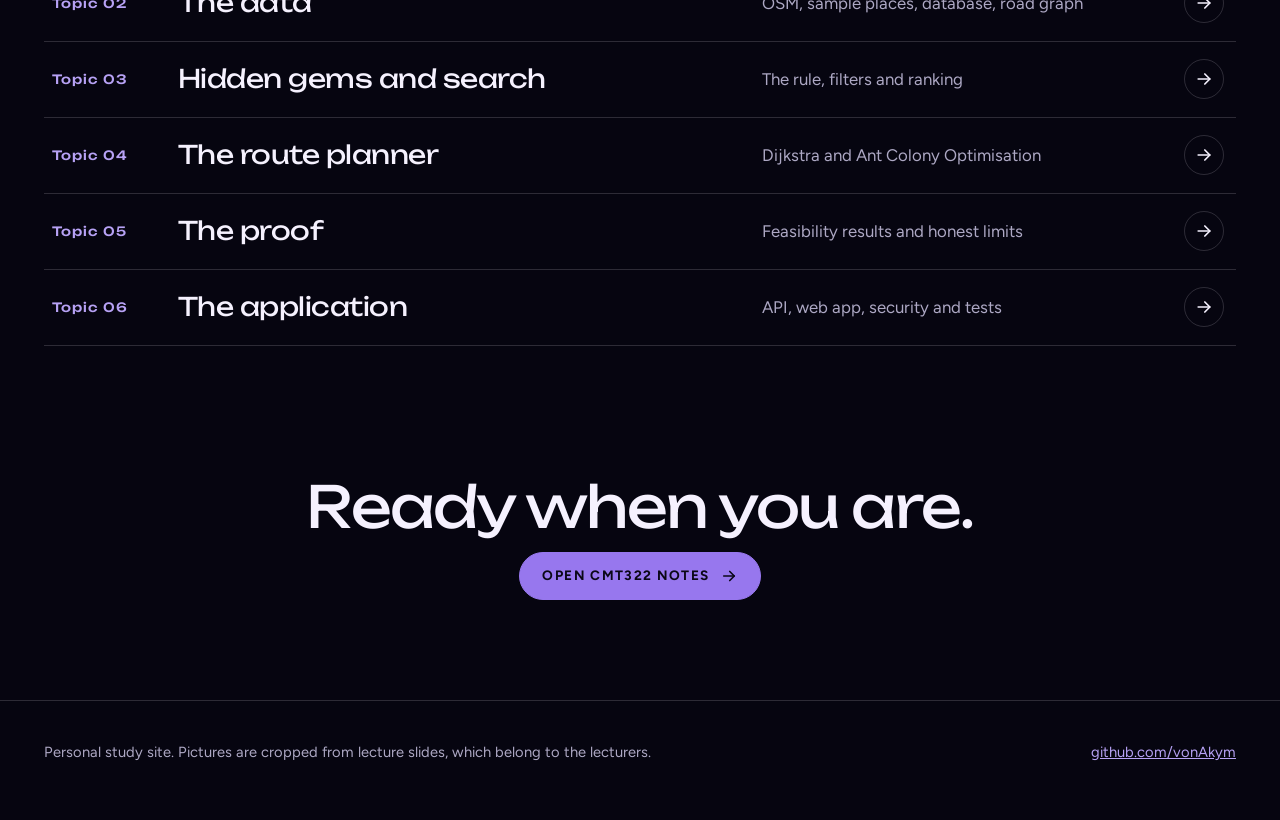
==== commit 56084c9d: "Add CAT405 notes page (MyMakanRoute project) and mark it ready on the hub Six topics told as one sto" ====
--- a/index.html
+++ b/index.html
@@ -253,7 +253,7 @@
   <div class="halo" data-loop><span class="orb big" aria-hidden="true"></span><span class="orbit" aria-hidden="true"><span class="sx"><span class="sy"><i class="dot"></i></span></span></span><span class="orbit two" aria-hidden="true"><span class="sx"><span class="sy"><i class="dot"></i></span></span></span></div>
 </div>
 <div class="wrap"><div class="stats">
-  <div><b>07</b><span>Subjects</span></div><div><b>06</b><span>Ready now</span></div><div><b>154</b><span>Flashcards</span></div>
+  <div><b>07</b><span>Subjects</span></div><div><b>07</b><span>Ready now</span></div><div><b>183</b><span>Flashcards</span></div>
 </div></div></section>
 
 <section class="s" id="method"><div class="wrap">
@@ -267,7 +267,7 @@
   <p class="kicker">Subjects</p>
   <h2>Pick a subject.</h2>
   <p class="sub">Six are ready. The last one is in your Y4S1 folder and gets built next.</p>
-  <ul class="projects"><li data-loop><a class="proj ready" href="cmt322/"><div class="row"><span class="num" data-scramble>0001</span><span class="state on"><i></i>Ready</span></div><div class="art" style="--h:#3cc4c6"><img class="ico" src="assets/subjects/cmt322.svg" width="512" height="512" alt="" loading="lazy" decoding="async"></div><h3>Web Engineering and Technologies</h3><p>Five weeks told as one story: from chaotic projects to a design people can use.</p><span class="more">Open notes <svg class="ic" width="18" height="18" viewBox="0 0 24 24" fill="none" stroke="currentColor" stroke-width="2.2" stroke-linecap="round" stroke-linejoin="round" aria-hidden="true"><path d="M5 12h14"/><path d="m13 6 6 6-6 6"/></svg></span></a></li><li data-loop><a class="proj ready" href="cpc357/"><div class="row"><span class="num" data-scramble>0002</span><span class="state on"><i></i>Ready</span></div><div class="art" style="--h:#f0b429"><img class="ico" src="assets/subjects/cpc357.svg" width="512" height="512" alt="" loading="lazy" decoding="async"></div><h3>IoT Architecture and Smart Applications</h3><p>Five topics told as one story: from the IoT system map to sensors, circuits, networks and the cloud.</p><span class="more">Open notes <svg class="ic" width="18" height="18" viewBox="0 0 24 24" fill="none" stroke="currentColor" stroke-width="2.2" stroke-linecap="round" stroke-linejoin="round" aria-hidden="true"><path d="M5 12h14"/><path d="m13 6 6 6-6 6"/></svg></span></a></li><li data-loop><a class="proj ready" href="cst435/"><div class="row"><span class="num" data-scramble>0003</span><span class="state on"><i></i>Ready</span></div><div class="art" style="--h:#ff7a6e"><img class="ico" src="assets/subjects/cst435.svg" width="512" height="512" alt="" loading="lazy" decoding="async"></div><h3>Parallel and cloud computing</h3><p>Five topics told as one story: from why one core stalled to how processes talk.</p><span class="more">Open notes <svg class="ic" width="18" height="18" viewBox="0 0 24 24" fill="none" stroke="currentColor" stroke-width="2.2" stroke-linecap="round" stroke-linejoin="round" aria-hidden="true"><path d="M5 12h14"/><path d="m13 6 6 6-6 6"/></svg></span></a></li><li data-loop><a class="proj ready" href="cat402/"><div class="row"><span class="num" data-scramble>0004</span><span class="state on"><i></i>Ready</span></div><div class="art" style="--h:#8da2ff"><img class="ico" src="assets/subjects/cat402.svg" width="512" height="512" alt="" loading="lazy" decoding="async"></div><h3>Professional and Technopreneurship Development</h3><p>Five topics told as one story: from the course map to running, selling and marketing an e-business.</p><span class="more">Open notes <svg class="ic" width="18" height="18" viewBox="0 0 24 24" fill="none" stroke="currentColor" stroke-width="2.2" stroke-linecap="round" stroke-linejoin="round" aria-hidden="true"><path d="M5 12h14"/><path d="m13 6 6 6-6 6"/></svg></span></a></li><li data-loop><div class="proj soon"><div class="row"><span class="num" data-scramble>0005</span><span class="state"><i></i>Coming soon</span></div><div class="art" style="--h:#e08ada"><img class="ico" src="assets/subjects/cat405.svg" width="512" height="512" alt="" loading="lazy" decoding="async"></div><h3>Final year project</h3><p>A project tracker for the proposal and the report.</p></div></li><li data-loop><a class="proj ready" href="cmt323/"><div class="row"><span class="num" data-scramble>0006</span><span class="state on"><i></i>Ready</span></div><div class="art" style="--h:#7fd6a0"><img class="ico" src="assets/subjects/cmt323.svg" width="512" height="512" alt="" loading="lazy" decoding="async"></div><h3>Information System Theory and Management</h3><p>Three weeks told as one story: from why firms buy IT to how it wins them an edge.</p><span class="more">Open notes <svg class="ic" width="18" height="18" viewBox="0 0 24 24" fill="none" stroke="currentColor" stroke-width="2.2" stroke-linecap="round" stroke-linejoin="round" aria-hidden="true"><path d="M5 12h14"/><path d="m13 6 6 6-6 6"/></svg></span></a></li><li data-loop><a class="proj ready" href="cse341/"><div class="row"><span class="num" data-scramble>0007</span><span class="state on"><i></i>Ready</span></div><div class="art" style="--h:#b6e35a"><img class="ico" src="assets/subjects/cse341.svg" width="512" height="512" alt="" loading="lazy" decoding="async"></div><h3>Software Architecture and Design</h3><p>Six topics, one per lecture, told as one story: from what architecture is to how views and styles describe it. Plus a supplement of example views.</p><span class="more">Open notes <svg class="ic" width="18" height="18" viewBox="0 0 24 24" fill="none" stroke="currentColor" stroke-width="2.2" stroke-linecap="round" stroke-linejoin="round" aria-hidden="true"><path d="M5 12h14"/><path d="m13 6 6 6-6 6"/></svg></span></a></li></ul>
+  <ul class="projects"><li data-loop><a class="proj ready" href="cmt322/"><div class="row"><span class="num" data-scramble>0001</span><span class="state on"><i></i>Ready</span></div><div class="art" style="--h:#3cc4c6"><img class="ico" src="assets/subjects/cmt322.svg" width="512" height="512" alt="" loading="lazy" decoding="async"></div><h3>Web Engineering and Technologies</h3><p>Five weeks told as one story: from chaotic projects to a design people can use.</p><span class="more">Open notes <svg class="ic" width="18" height="18" viewBox="0 0 24 24" fill="none" stroke="currentColor" stroke-width="2.2" stroke-linecap="round" stroke-linejoin="round" aria-hidden="true"><path d="M5 12h14"/><path d="m13 6 6 6-6 6"/></svg></span></a></li><li data-loop><a class="proj ready" href="cpc357/"><div class="row"><span class="num" data-scramble>0002</span><span class="state on"><i></i>Ready</span></div><div class="art" style="--h:#f0b429"><img class="ico" src="assets/subjects/cpc357.svg" width="512" height="512" alt="" loading="lazy" decoding="async"></div><h3>IoT Architecture and Smart Applications</h3><p>Five topics told as one story: from the IoT system map to sensors, circuits, networks and the cloud.</p><span class="more">Open notes <svg class="ic" width="18" height="18" viewBox="0 0 24 24" fill="none" stroke="currentColor" stroke-width="2.2" stroke-linecap="round" stroke-linejoin="round" aria-hidden="true"><path d="M5 12h14"/><path d="m13 6 6 6-6 6"/></svg></span></a></li><li data-loop><a class="proj ready" href="cst435/"><div class="row"><span class="num" data-scramble>0003</span><span class="state on"><i></i>Ready</span></div><div class="art" style="--h:#ff7a6e"><img class="ico" src="assets/subjects/cst435.svg" width="512" height="512" alt="" loading="lazy" decoding="async"></div><h3>Parallel and cloud computing</h3><p>Five topics told as one story: from why one core stalled to how processes talk.</p><span class="more">Open notes <svg class="ic" width="18" height="18" viewBox="0 0 24 24" fill="none" stroke="currentColor" stroke-width="2.2" stroke-linecap="round" stroke-linejoin="round" aria-hidden="true"><path d="M5 12h14"/><path d="m13 6 6 6-6 6"/></svg></span></a></li><li data-loop><a class="proj ready" href="cat402/"><div class="row"><span class="num" data-scramble>0004</span><span class="state on"><i></i>Ready</span></div><div class="art" style="--h:#8da2ff"><img class="ico" src="assets/subjects/cat402.svg" width="512" height="512" alt="" loading="lazy" decoding="async"></div><h3>Professional and Technopreneurship Development</h3><p>Five topics told as one story: from the course map to running, selling and marketing an e-business.</p><span class="more">Open notes <svg class="ic" width="18" height="18" viewBox="0 0 24 24" fill="none" stroke="currentColor" stroke-width="2.2" stroke-linecap="round" stroke-linejoin="round" aria-hidden="true"><path d="M5 12h14"/><path d="m13 6 6 6-6 6"/></svg></span></a></li><li data-loop><a class="proj ready" href="cat405/"><div class="row"><span class="num" data-scramble>0005</span><span class="state on"><i></i>Ready</span></div><div class="art" style="--h:#e08ada"><img class="ico" src="assets/subjects/cat405.svg" width="512" height="512" alt="" loading="lazy" decoding="async"></div><h3>Final year project</h3><p>Six topics told as one story: the MyMakanRoute project, from the idea and the data to hidden gems, the route planner, the proof and the app.</p><span class="more">Open notes <svg class="ic" width="18" height="18" viewBox="0 0 24 24" fill="none" stroke="currentColor" stroke-width="2.2" stroke-linecap="round" stroke-linejoin="round" aria-hidden="true"><path d="M5 12h14"/><path d="m13 6 6 6-6 6"/></svg></span></a></li><li data-loop><a class="proj ready" href="cmt323/"><div class="row"><span class="num" data-scramble>0006</span><span class="state on"><i></i>Ready</span></div><div class="art" style="--h:#7fd6a0"><img class="ico" src="assets/subjects/cmt323.svg" width="512" height="512" alt="" loading="lazy" decoding="async"></div><h3>Information System Theory and Management</h3><p>Three weeks told as one story: from why firms buy IT to how it wins them an edge.</p><span class="more">Open notes <svg class="ic" width="18" height="18" viewBox="0 0 24 24" fill="none" stroke="currentColor" stroke-width="2.2" stroke-linecap="round" stroke-linejoin="round" aria-hidden="true"><path d="M5 12h14"/><path d="m13 6 6 6-6 6"/></svg></span></a></li><li data-loop><a class="proj ready" href="cse341/"><div class="row"><span class="num" data-scramble>0007</span><span class="state on"><i></i>Ready</span></div><div class="art" style="--h:#b6e35a"><img class="ico" src="assets/subjects/cse341.svg" width="512" height="512" alt="" loading="lazy" decoding="async"></div><h3>Software Architecture and Design</h3><p>Six topics, one per lecture, told as one story: from what architecture is to how views and styles describe it. Plus a supplement of example views.</p><span class="more">Open notes <svg class="ic" width="18" height="18" viewBox="0 0 24 24" fill="none" stroke="currentColor" stroke-width="2.2" stroke-linecap="round" stroke-linejoin="round" aria-hidden="true"><path d="M5 12h14"/><path d="m13 6 6 6-6 6"/></svg></span></a></li></ul>
 </div></section>
 
 <section class="s" id="weeks"><div class="wrap">
@@ -310,6 +310,13 @@
   <h2>Five topics, one chain.</h2>
   <p class="sub">Each topic starts from the gap the last one left behind. Jump straight in.</p>
   <ul class="weeks"><li><a href="cpc357/#week-1"><span class="wn">Topic 01</span><span class="wt">The IoT system</span><span class="wd">Parts, stack and gateway</span><span class="wa"><svg class="ic" width="20" height="20" viewBox="0 0 24 24" fill="none" stroke="currentColor" stroke-width="2" stroke-linecap="round" stroke-linejoin="round" aria-hidden="true"><path d="M5 12h14"/><path d="m13 6 6 6-6 6"/></svg></span></a></li><li><a href="cpc357/#week-2"><span class="wn">Topic 02</span><span class="wt">Sensors and actuators</span><span class="wd">Sense and act</span><span class="wa"><svg class="ic" width="20" height="20" viewBox="0 0 24 24" fill="none" stroke="currentColor" stroke-width="2" stroke-linecap="round" stroke-linejoin="round" aria-hidden="true"><path d="M5 12h14"/><path d="m13 6 6 6-6 6"/></svg></span></a></li><li><a href="cpc357/#week-3"><span class="wn">Topic 03</span><span class="wt">Circuit and embedded systems</span><span class="wd">Power and a brain</span><span class="wa"><svg class="ic" width="20" height="20" viewBox="0 0 24 24" fill="none" stroke="currentColor" stroke-width="2" stroke-linecap="round" stroke-linejoin="round" aria-hidden="true"><path d="M5 12h14"/><path d="m13 6 6 6-6 6"/></svg></span></a></li><li><a href="cpc357/#week-4"><span class="wn">Topic 04</span><span class="wt">Networks and protocols</span><span class="wd">Talk with CoAP and MQTT</span><span class="wa"><svg class="ic" width="20" height="20" viewBox="0 0 24 24" fill="none" stroke="currentColor" stroke-width="2" stroke-linecap="round" stroke-linejoin="round" aria-hidden="true"><path d="M5 12h14"/><path d="m13 6 6 6-6 6"/></svg></span></a></li><li><a href="cpc357/#week-5"><span class="wn">Topic 05</span><span class="wt">Cloud, data and security</span><span class="wd">Store, clean and protect</span><span class="wa"><svg class="ic" width="20" height="20" viewBox="0 0 24 24" fill="none" stroke="currentColor" stroke-width="2" stroke-linecap="round" stroke-linejoin="round" aria-hidden="true"><path d="M5 12h14"/><path d="m13 6 6 6-6 6"/></svg></span></a></li></ul>
+</div></section>
+
+<section class="s" id="topics-cat405"><div class="wrap">
+  <p class="kicker">CAT405 · Final Year Project</p>
+  <h2>Six topics, one chain.</h2>
+  <p class="sub">Notes on the MyMakanRoute project. Each topic starts from the gap the last one left behind. Plus a <a href="cat405/#status">status and risks</a> section and a <a href="cat405/#meeting">supervisor meeting</a> guide.</p>
+  <ul class="weeks"><li><a href="cat405/#week-1"><span class="wn">Topic 01</span><span class="wt">The idea and the plan</span><span class="wd">Modules, phases, way of working</span><span class="wa"><svg class="ic" width="20" height="20" viewBox="0 0 24 24" fill="none" stroke="currentColor" stroke-width="2" stroke-linecap="round" stroke-linejoin="round" aria-hidden="true"><path d="M5 12h14"/><path d="m13 6 6 6-6 6"/></svg></span></a></li><li><a href="cat405/#week-2"><span class="wn">Topic 02</span><span class="wt">The data</span><span class="wd">OSM, sample places, database, road graph</span><span class="wa"><svg class="ic" width="20" height="20" viewBox="0 0 24 24" fill="none" stroke="currentColor" stroke-width="2" stroke-linecap="round" stroke-linejoin="round" aria-hidden="true"><path d="M5 12h14"/><path d="m13 6 6 6-6 6"/></svg></span></a></li><li><a href="cat405/#week-3"><span class="wn">Topic 03</span><span class="wt">Hidden gems and search</span><span class="wd">The rule, filters and ranking</span><span class="wa"><svg class="ic" width="20" height="20" viewBox="0 0 24 24" fill="none" stroke="currentColor" stroke-width="2" stroke-linecap="round" stroke-linejoin="round" aria-hidden="true"><path d="M5 12h14"/><path d="m13 6 6 6-6 6"/></svg></span></a></li><li><a href="cat405/#week-4"><span class="wn">Topic 04</span><span class="wt">The route planner</span><span class="wd">Dijkstra and Ant Colony Optimisation</span><span class="wa"><svg class="ic" width="20" height="20" viewBox="0 0 24 24" fill="none" stroke="currentColor" stroke-width="2" stroke-linecap="round" stroke-linejoin="round" aria-hidden="true"><path d="M5 12h14"/><path d="m13 6 6 6-6 6"/></svg></span></a></li><li><a href="cat405/#week-5"><span class="wn">Topic 05</span><span class="wt">The proof</span><span class="wd">Feasibility results and honest limits</span><span class="wa"><svg class="ic" width="20" height="20" viewBox="0 0 24 24" fill="none" stroke="currentColor" stroke-width="2" stroke-linecap="round" stroke-linejoin="round" aria-hidden="true"><path d="M5 12h14"/><path d="m13 6 6 6-6 6"/></svg></span></a></li><li><a href="cat405/#week-6"><span class="wn">Topic 06</span><span class="wt">The application</span><span class="wd">API, web app, security and tests</span><span class="wa"><svg class="ic" width="20" height="20" viewBox="0 0 24 24" fill="none" stroke="currentColor" stroke-width="2" stroke-linecap="round" stroke-linejoin="round" aria-hidden="true"><path d="M5 12h14"/><path d="m13 6 6 6-6 6"/></svg></span></a></li></ul>
 </div></section>
 
 <section class="end"><div class="wrap">
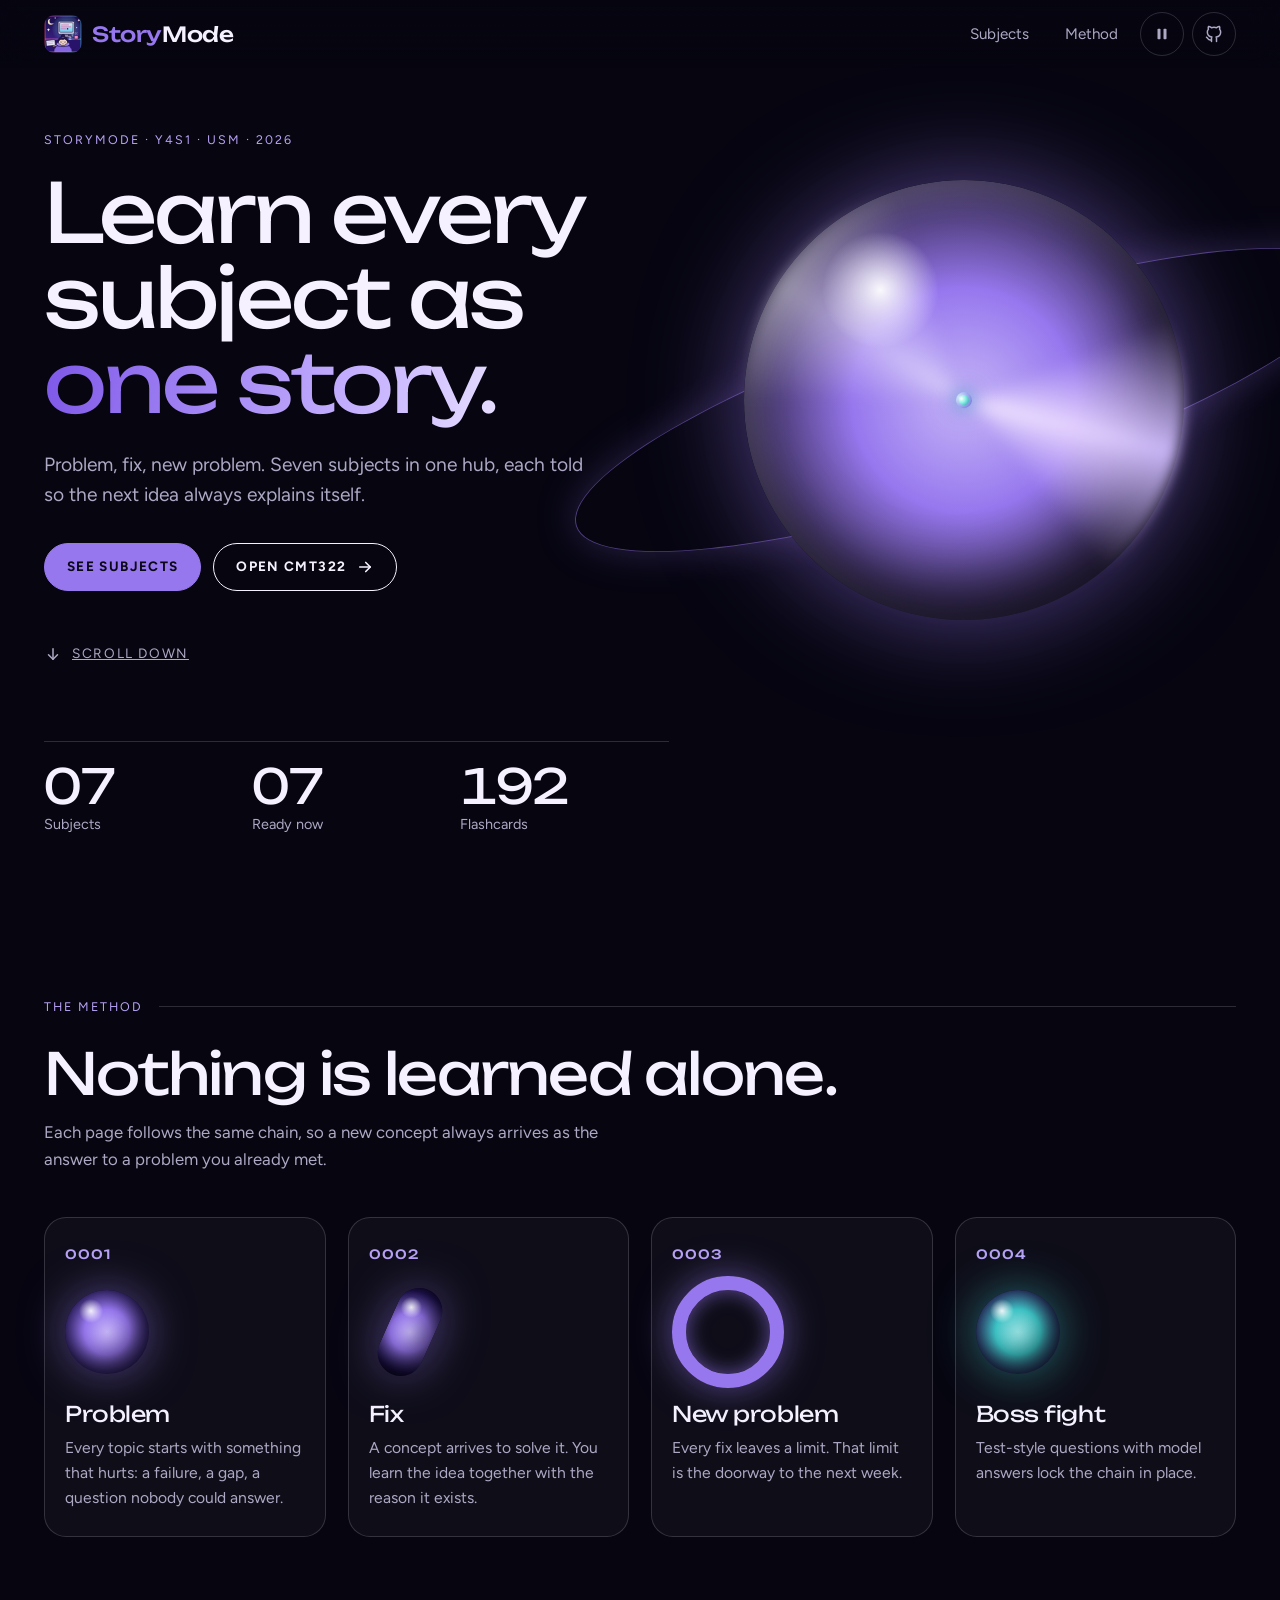
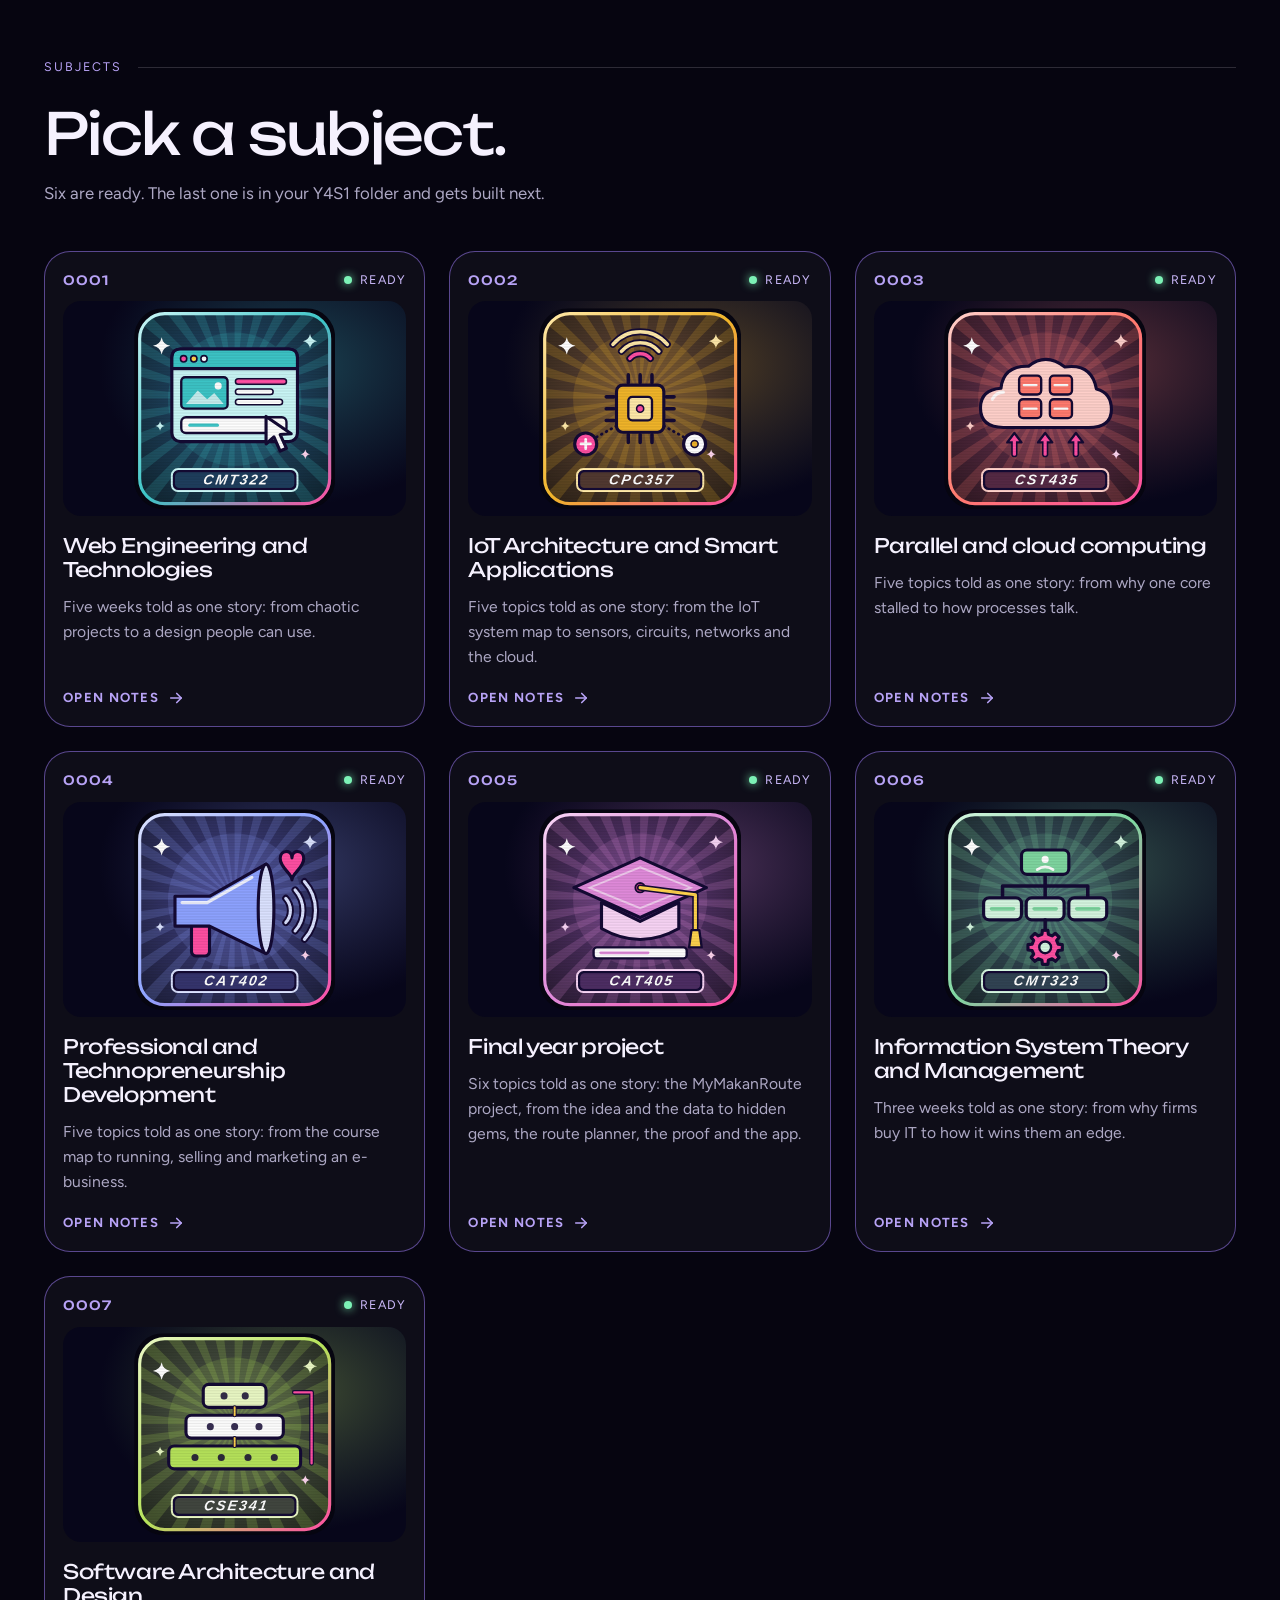
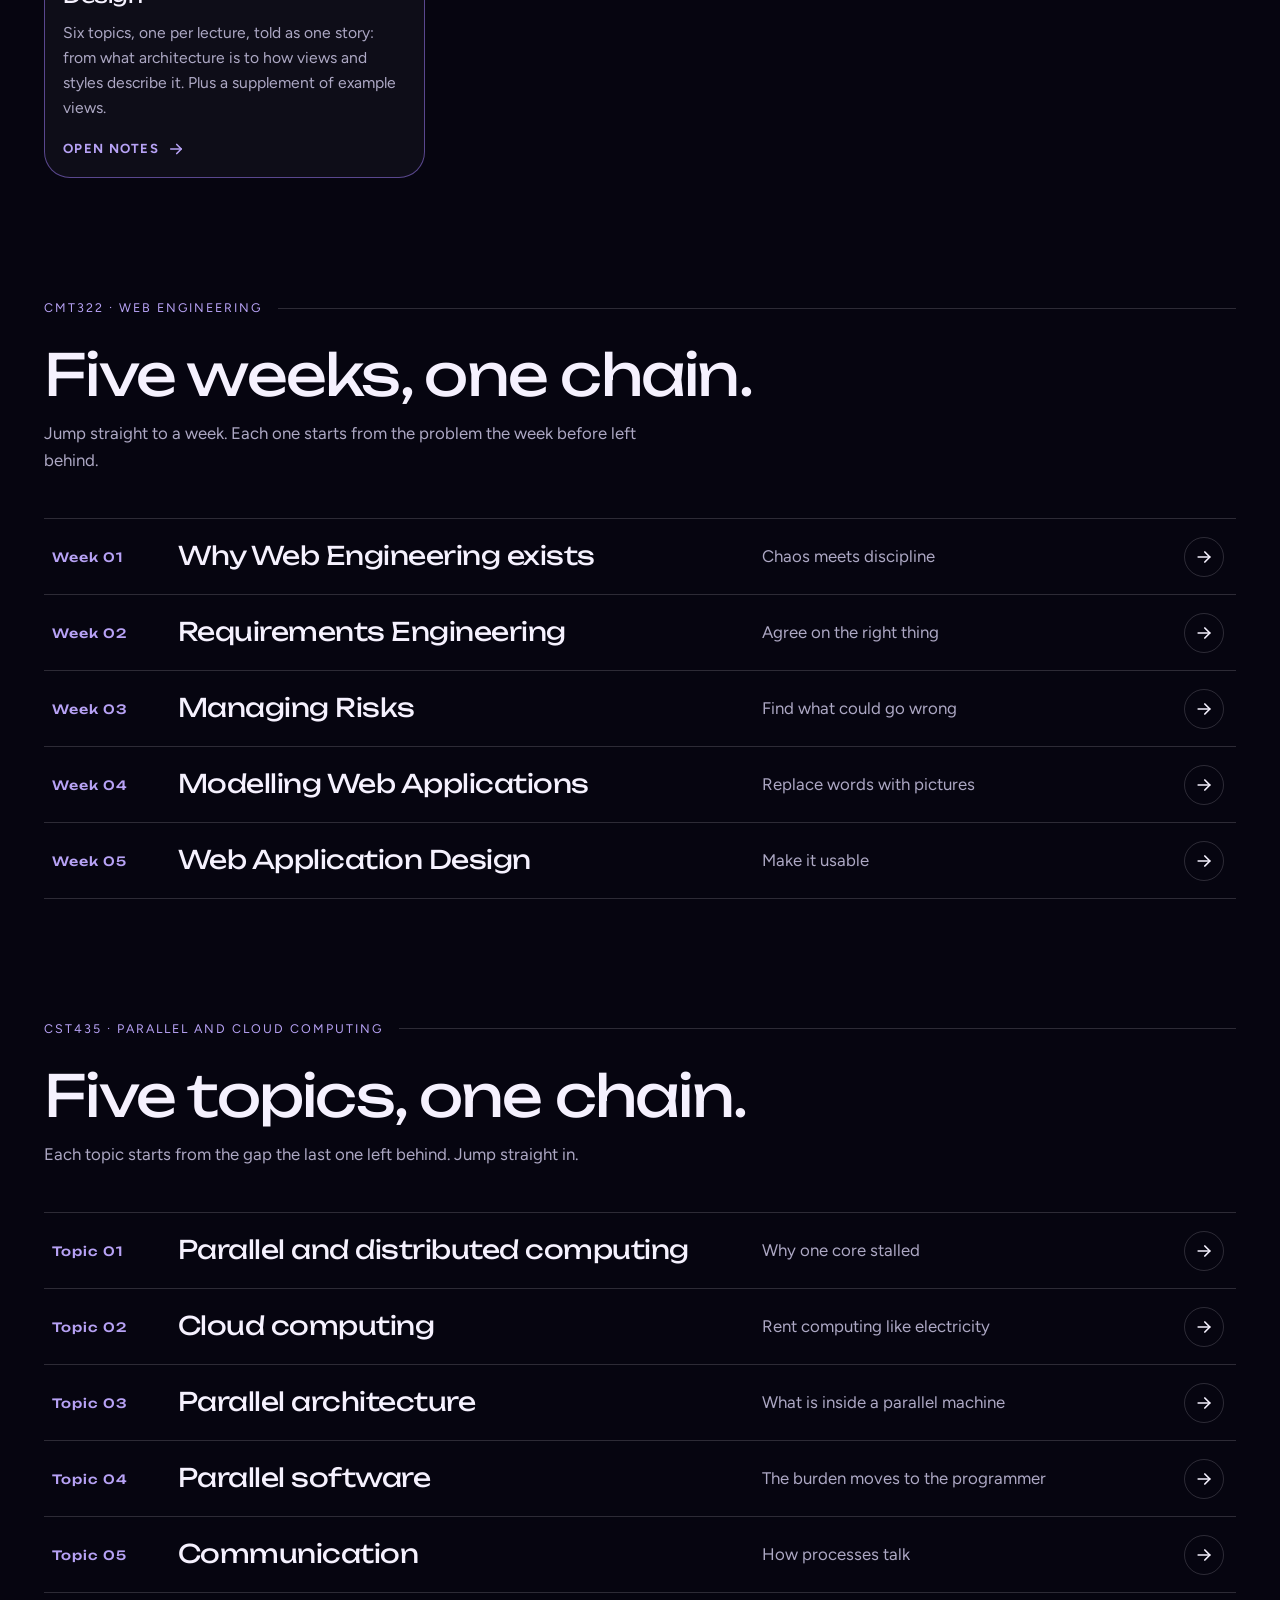
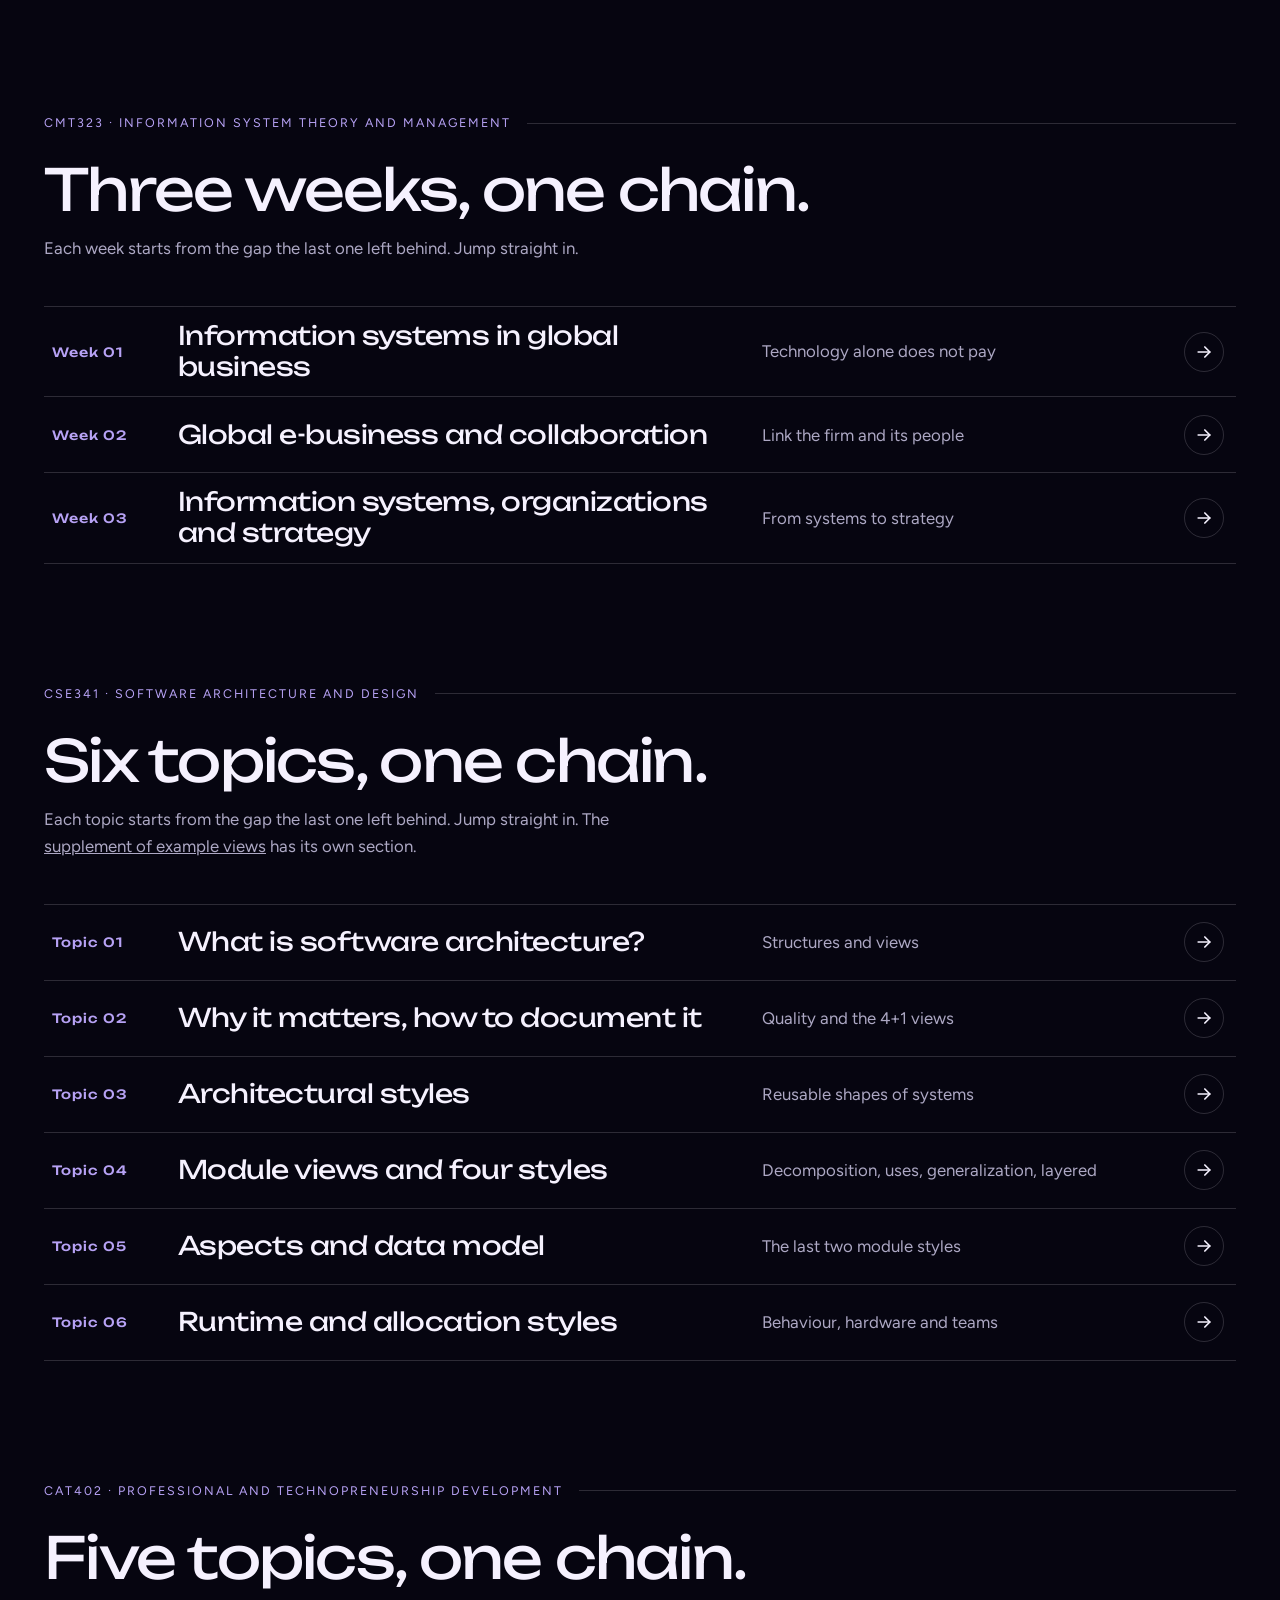
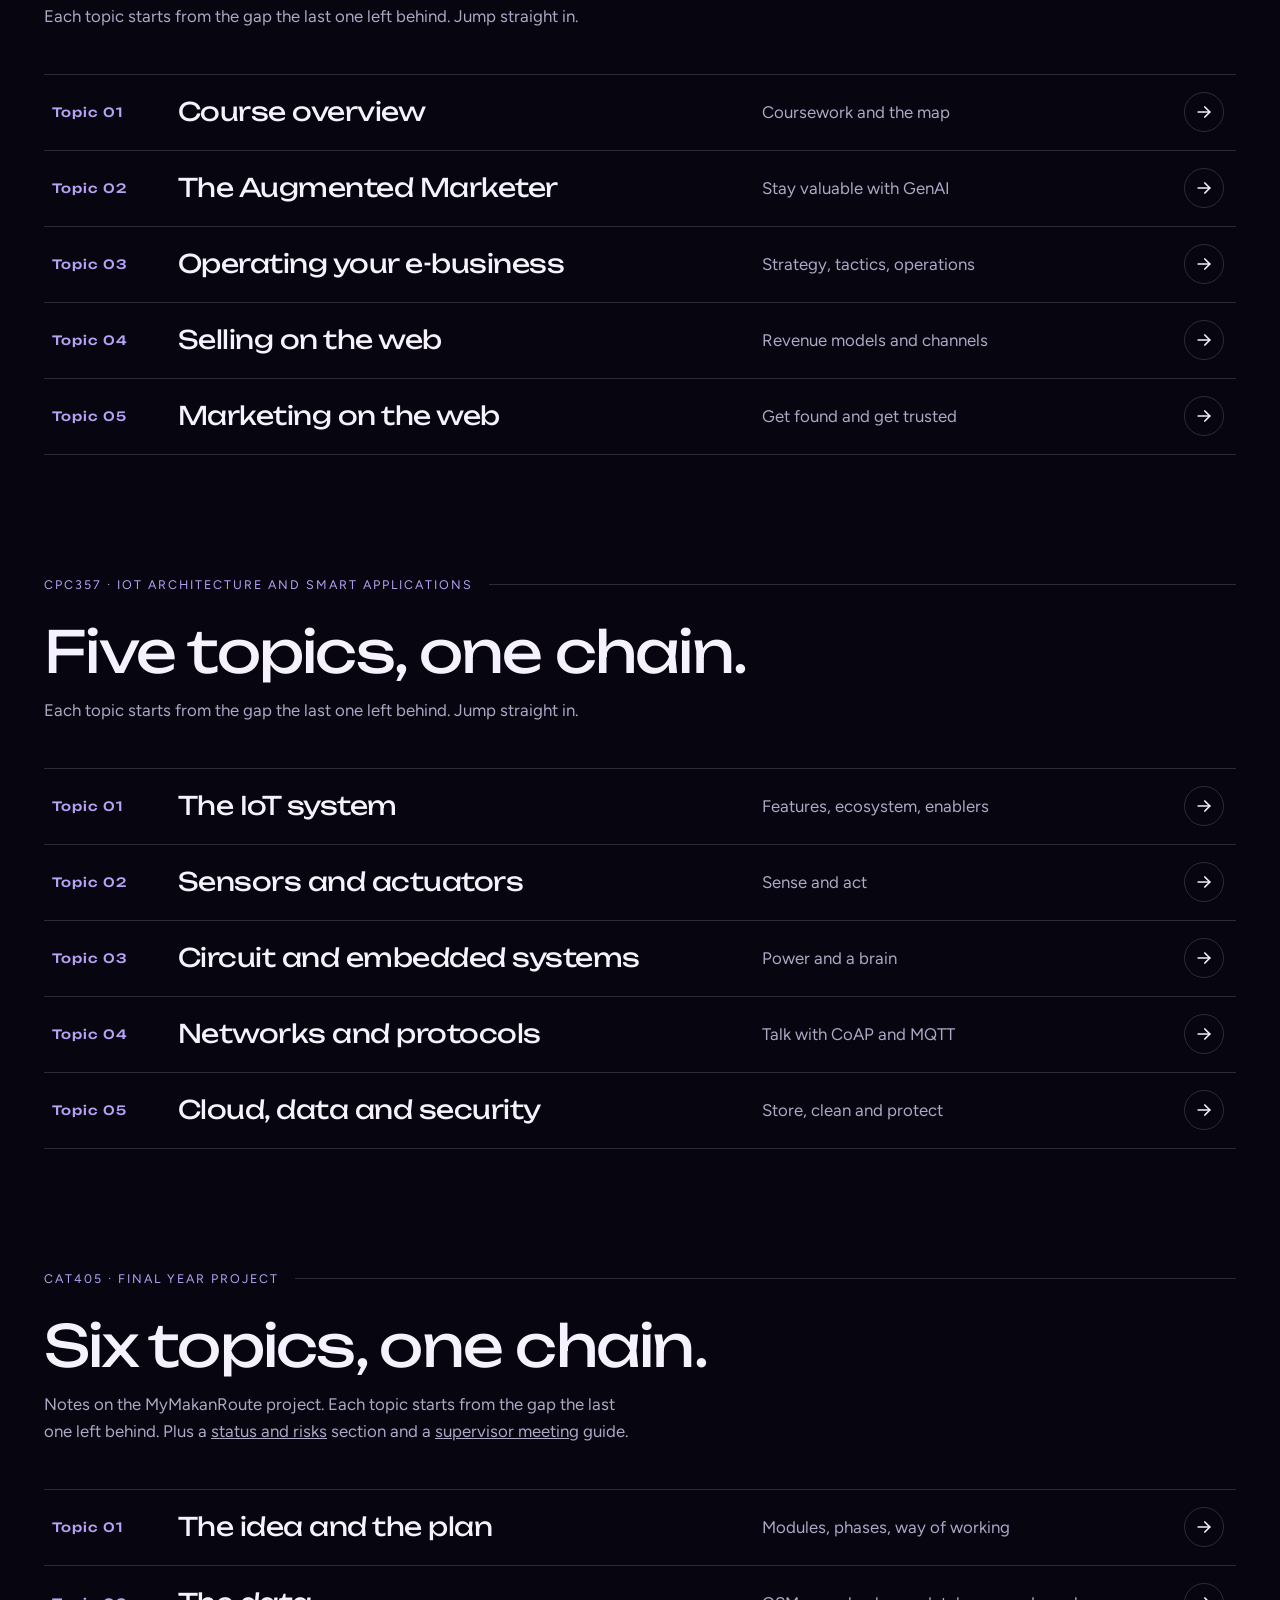
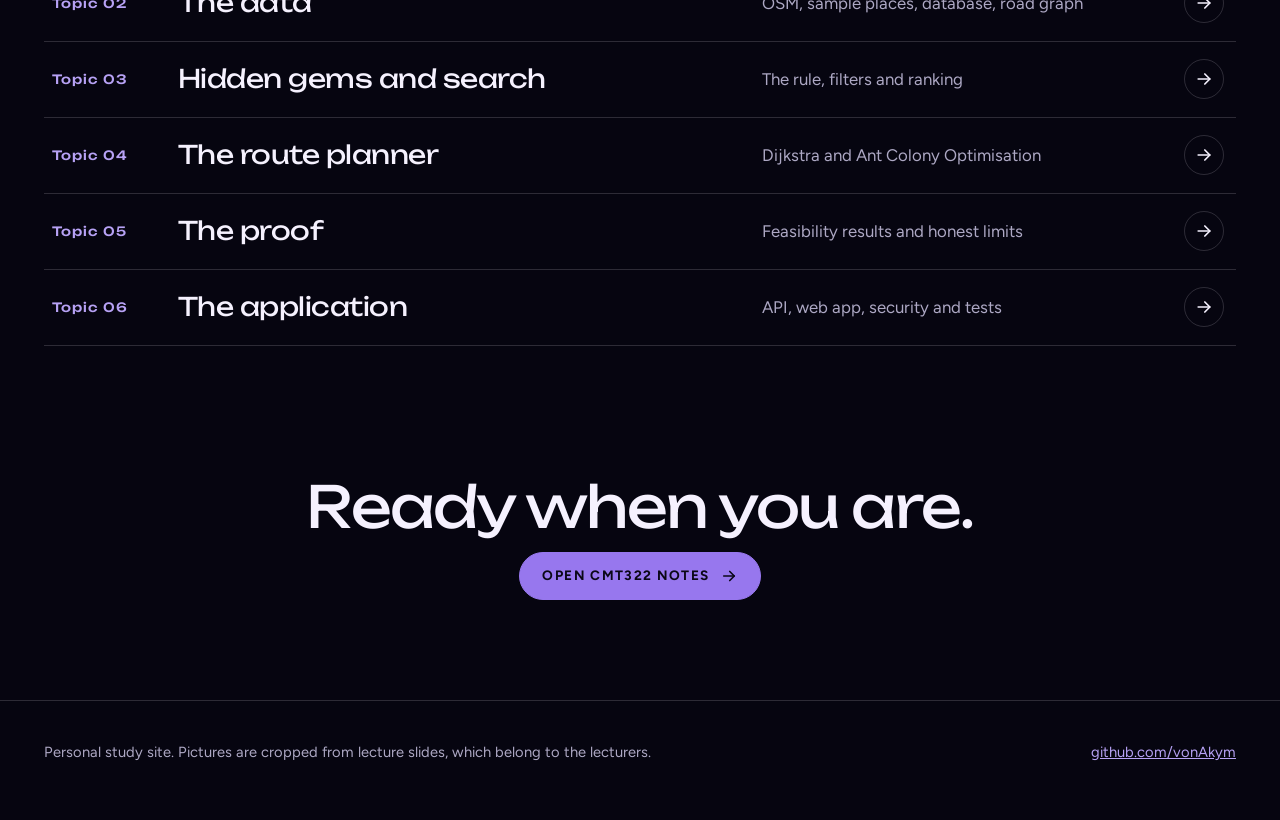
==== commit bd635fe3: "CPC357: rebuild Topic 1 from this year's Lecture 1 (Introduction to IoT) Topic 1 now follows the Lec" ====
--- a/index.html
+++ b/index.html
@@ -253,7 +253,7 @@
   <div class="halo" data-loop><span class="orb big" aria-hidden="true"></span><span class="orbit" aria-hidden="true"><span class="sx"><span class="sy"><i class="dot"></i></span></span></span><span class="orbit two" aria-hidden="true"><span class="sx"><span class="sy"><i class="dot"></i></span></span></span></div>
 </div>
 <div class="wrap"><div class="stats">
-  <div><b>07</b><span>Subjects</span></div><div><b>07</b><span>Ready now</span></div><div><b>183</b><span>Flashcards</span></div>
+  <div><b>07</b><span>Subjects</span></div><div><b>07</b><span>Ready now</span></div><div><b>192</b><span>Flashcards</span></div>
 </div></div></section>
 
 <section class="s" id="method"><div class="wrap">
@@ -309,7 +309,7 @@
   <p class="kicker">CPC357 · IoT Architecture and Smart Applications</p>
   <h2>Five topics, one chain.</h2>
   <p class="sub">Each topic starts from the gap the last one left behind. Jump straight in.</p>
-  <ul class="weeks"><li><a href="cpc357/#week-1"><span class="wn">Topic 01</span><span class="wt">The IoT system</span><span class="wd">Parts, stack and gateway</span><span class="wa"><svg class="ic" width="20" height="20" viewBox="0 0 24 24" fill="none" stroke="currentColor" stroke-width="2" stroke-linecap="round" stroke-linejoin="round" aria-hidden="true"><path d="M5 12h14"/><path d="m13 6 6 6-6 6"/></svg></span></a></li><li><a href="cpc357/#week-2"><span class="wn">Topic 02</span><span class="wt">Sensors and actuators</span><span class="wd">Sense and act</span><span class="wa"><svg class="ic" width="20" height="20" viewBox="0 0 24 24" fill="none" stroke="currentColor" stroke-width="2" stroke-linecap="round" stroke-linejoin="round" aria-hidden="true"><path d="M5 12h14"/><path d="m13 6 6 6-6 6"/></svg></span></a></li><li><a href="cpc357/#week-3"><span class="wn">Topic 03</span><span class="wt">Circuit and embedded systems</span><span class="wd">Power and a brain</span><span class="wa"><svg class="ic" width="20" height="20" viewBox="0 0 24 24" fill="none" stroke="currentColor" stroke-width="2" stroke-linecap="round" stroke-linejoin="round" aria-hidden="true"><path d="M5 12h14"/><path d="m13 6 6 6-6 6"/></svg></span></a></li><li><a href="cpc357/#week-4"><span class="wn">Topic 04</span><span class="wt">Networks and protocols</span><span class="wd">Talk with CoAP and MQTT</span><span class="wa"><svg class="ic" width="20" height="20" viewBox="0 0 24 24" fill="none" stroke="currentColor" stroke-width="2" stroke-linecap="round" stroke-linejoin="round" aria-hidden="true"><path d="M5 12h14"/><path d="m13 6 6 6-6 6"/></svg></span></a></li><li><a href="cpc357/#week-5"><span class="wn">Topic 05</span><span class="wt">Cloud, data and security</span><span class="wd">Store, clean and protect</span><span class="wa"><svg class="ic" width="20" height="20" viewBox="0 0 24 24" fill="none" stroke="currentColor" stroke-width="2" stroke-linecap="round" stroke-linejoin="round" aria-hidden="true"><path d="M5 12h14"/><path d="m13 6 6 6-6 6"/></svg></span></a></li></ul>
+  <ul class="weeks"><li><a href="cpc357/#week-1"><span class="wn">Topic 01</span><span class="wt">The IoT system</span><span class="wd">Features, ecosystem, enablers</span><span class="wa"><svg class="ic" width="20" height="20" viewBox="0 0 24 24" fill="none" stroke="currentColor" stroke-width="2" stroke-linecap="round" stroke-linejoin="round" aria-hidden="true"><path d="M5 12h14"/><path d="m13 6 6 6-6 6"/></svg></span></a></li><li><a href="cpc357/#week-2"><span class="wn">Topic 02</span><span class="wt">Sensors and actuators</span><span class="wd">Sense and act</span><span class="wa"><svg class="ic" width="20" height="20" viewBox="0 0 24 24" fill="none" stroke="currentColor" stroke-width="2" stroke-linecap="round" stroke-linejoin="round" aria-hidden="true"><path d="M5 12h14"/><path d="m13 6 6 6-6 6"/></svg></span></a></li><li><a href="cpc357/#week-3"><span class="wn">Topic 03</span><span class="wt">Circuit and embedded systems</span><span class="wd">Power and a brain</span><span class="wa"><svg class="ic" width="20" height="20" viewBox="0 0 24 24" fill="none" stroke="currentColor" stroke-width="2" stroke-linecap="round" stroke-linejoin="round" aria-hidden="true"><path d="M5 12h14"/><path d="m13 6 6 6-6 6"/></svg></span></a></li><li><a href="cpc357/#week-4"><span class="wn">Topic 04</span><span class="wt">Networks and protocols</span><span class="wd">Talk with CoAP and MQTT</span><span class="wa"><svg class="ic" width="20" height="20" viewBox="0 0 24 24" fill="none" stroke="currentColor" stroke-width="2" stroke-linecap="round" stroke-linejoin="round" aria-hidden="true"><path d="M5 12h14"/><path d="m13 6 6 6-6 6"/></svg></span></a></li><li><a href="cpc357/#week-5"><span class="wn">Topic 05</span><span class="wt">Cloud, data and security</span><span class="wd">Store, clean and protect</span><span class="wa"><svg class="ic" width="20" height="20" viewBox="0 0 24 24" fill="none" stroke="currentColor" stroke-width="2" stroke-linecap="round" stroke-linejoin="round" aria-hidden="true"><path d="M5 12h14"/><path d="m13 6 6 6-6 6"/></svg></span></a></li></ul>
 </div></section>
 
 <section class="s" id="topics-cat405"><div class="wrap">
